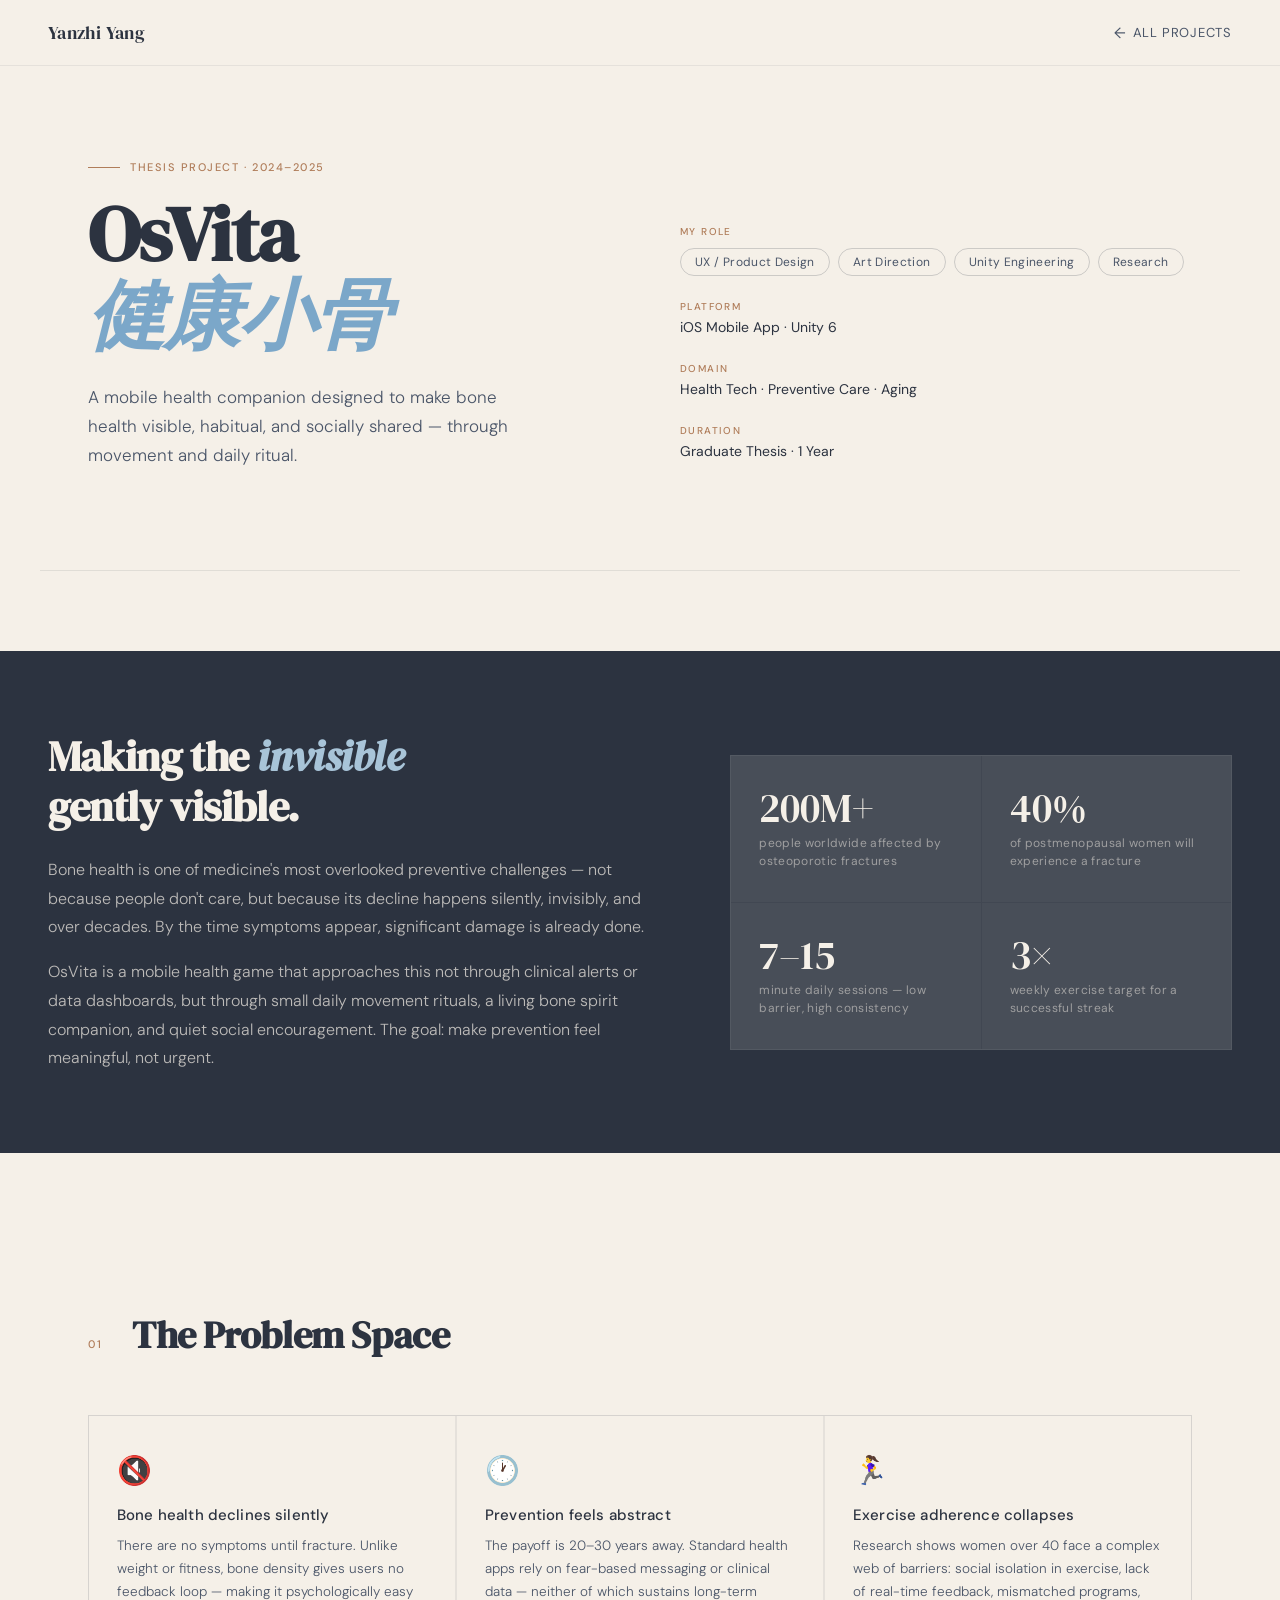
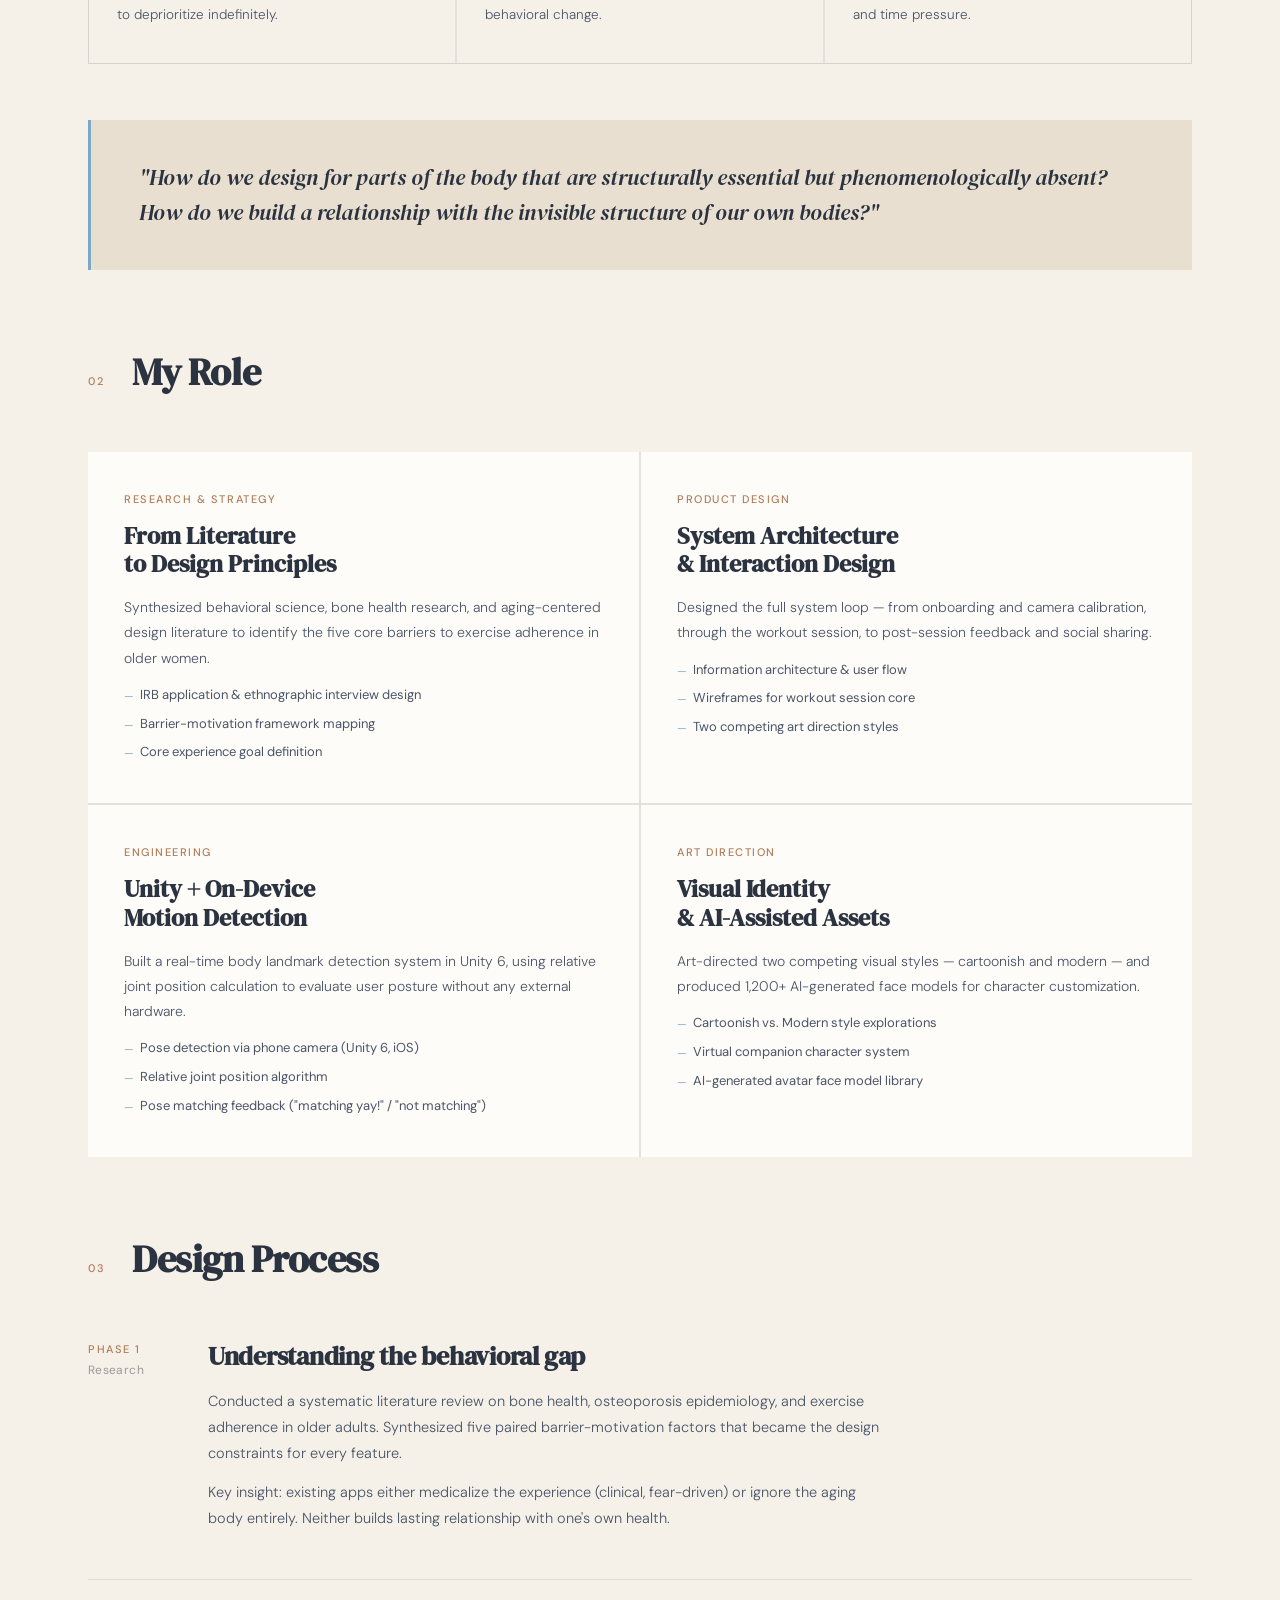
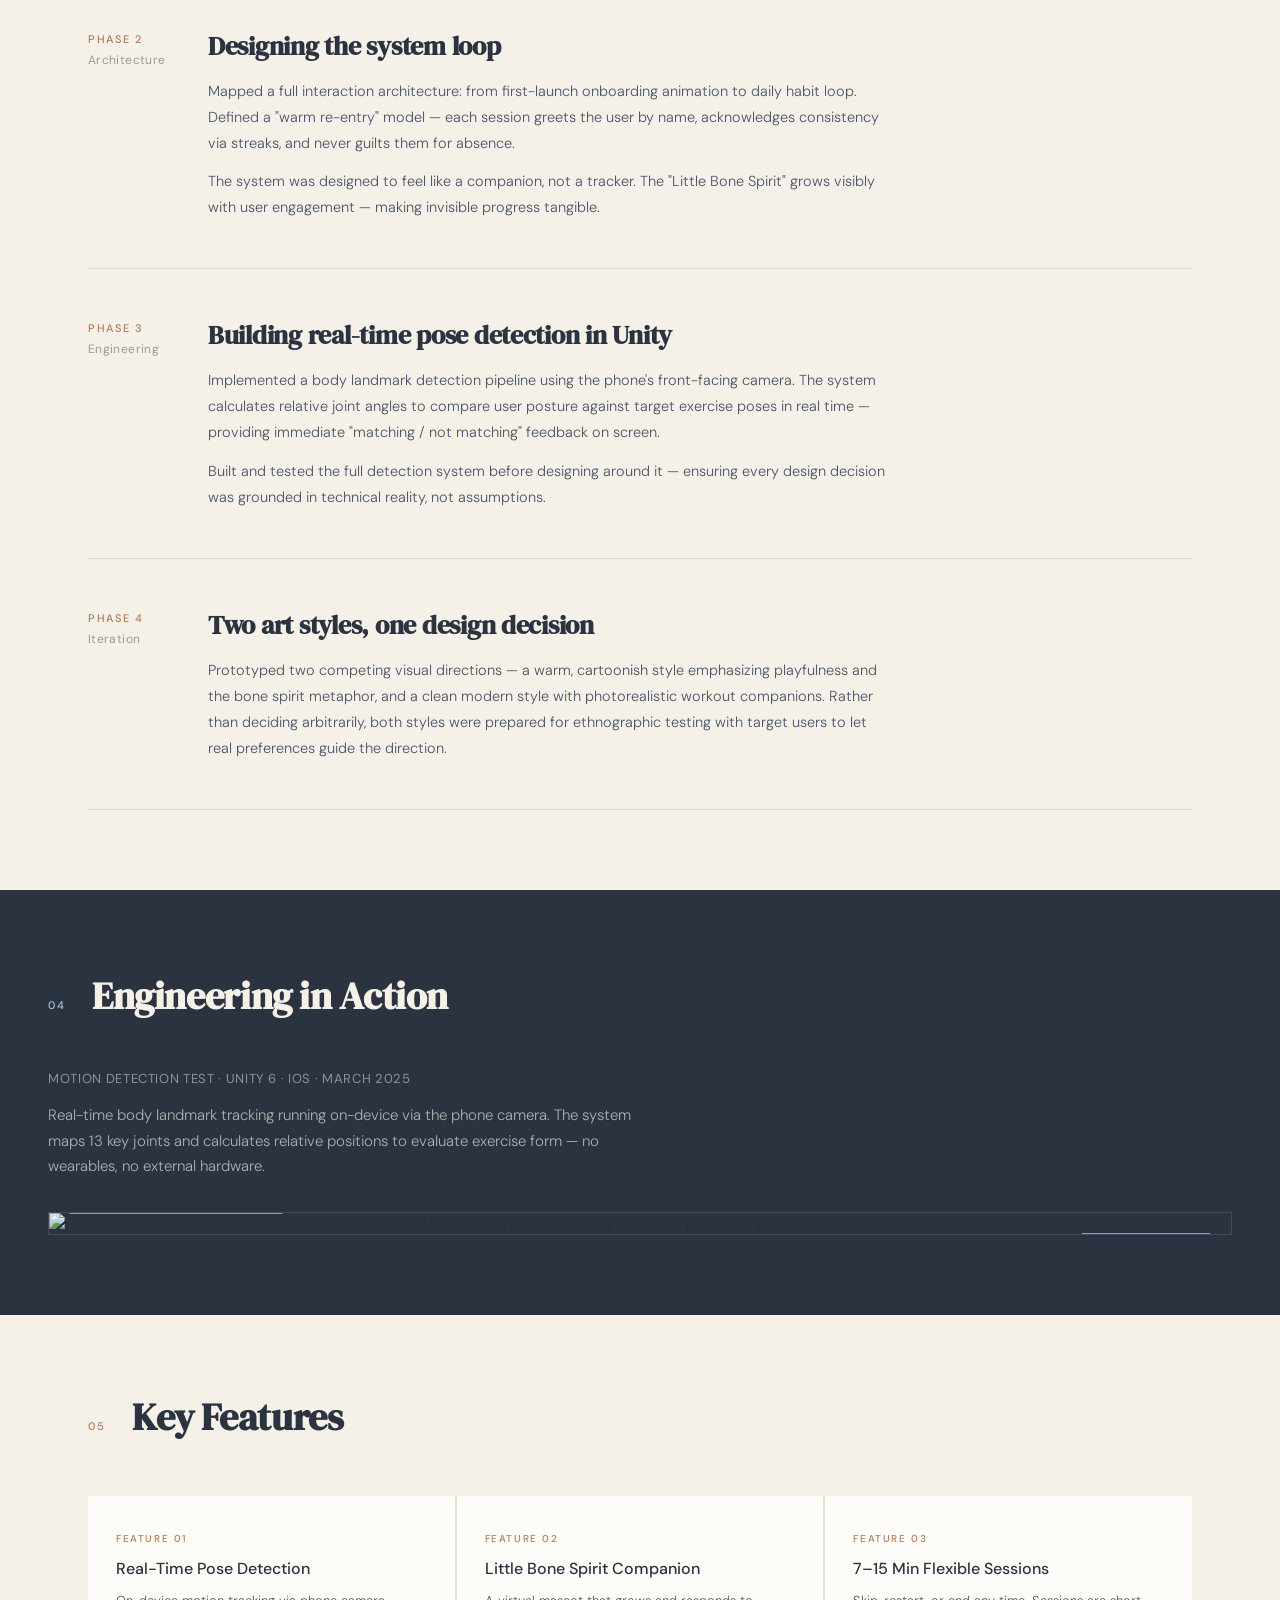
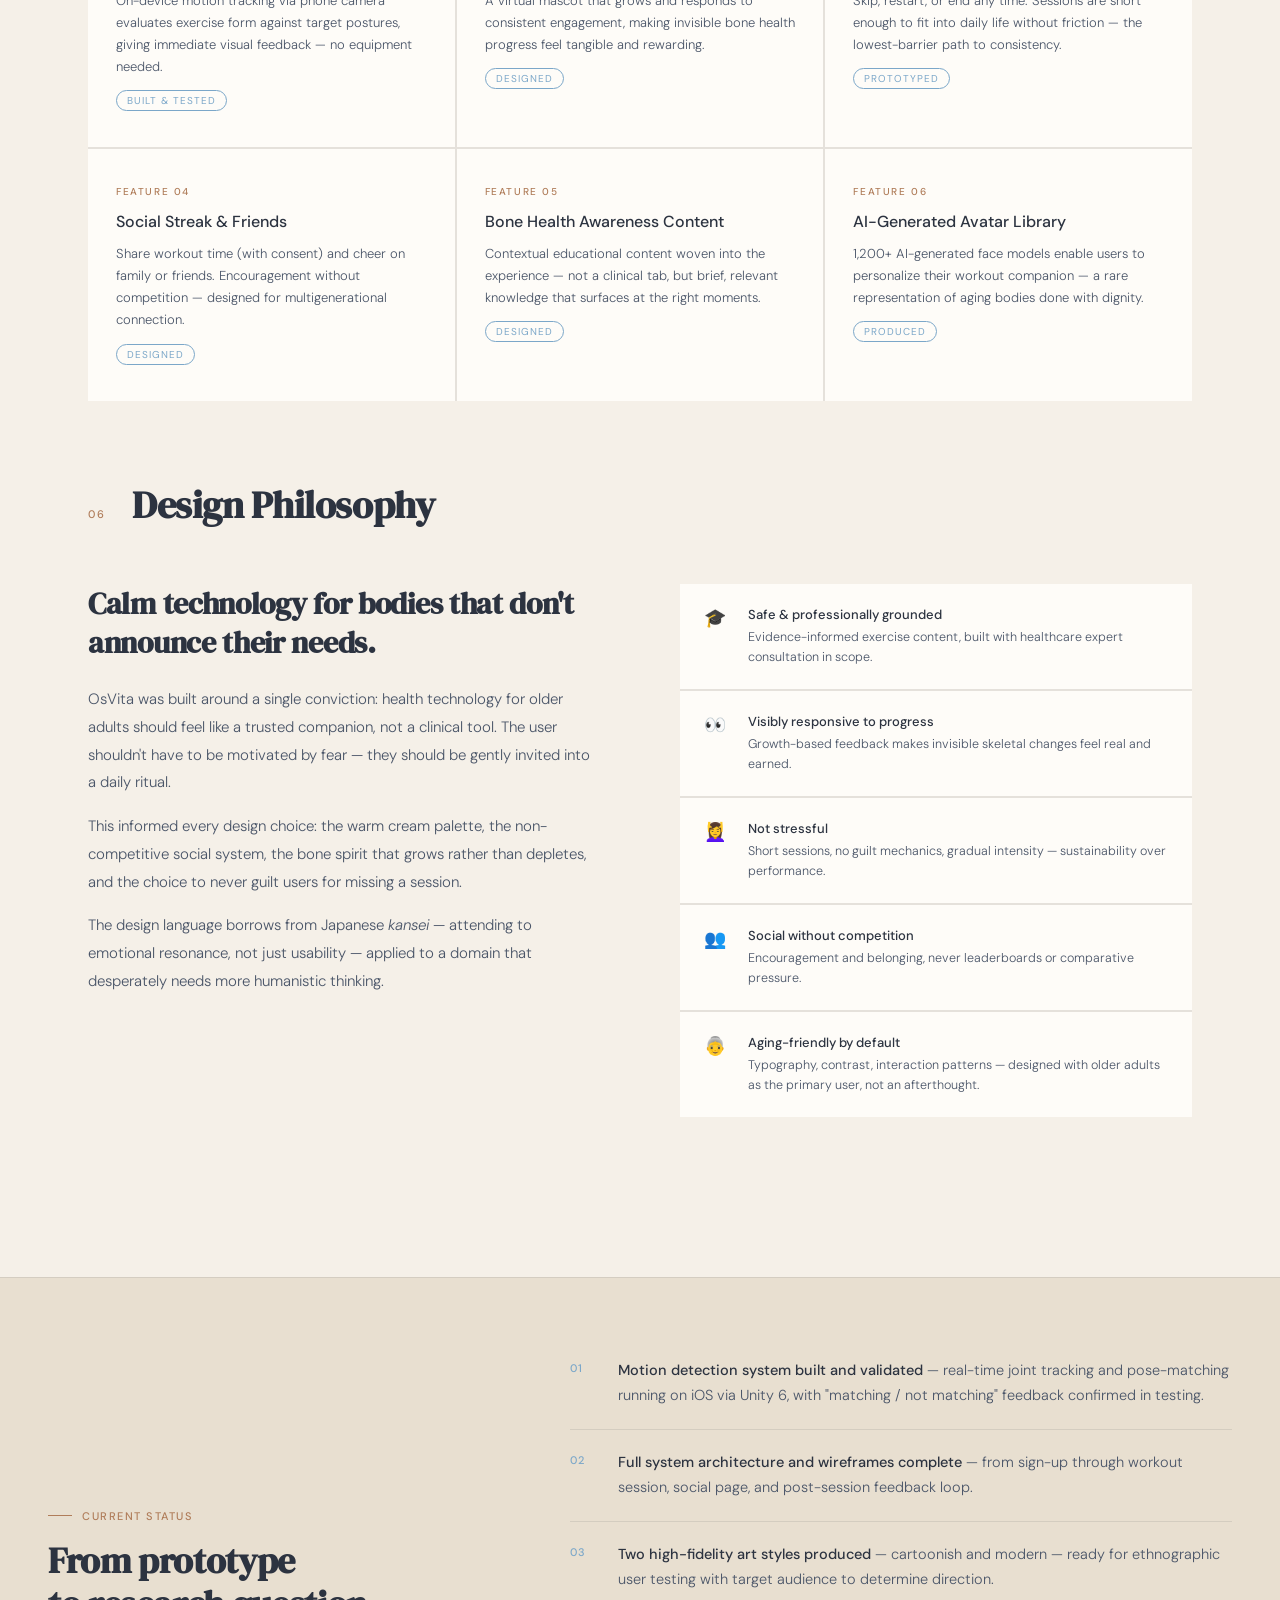
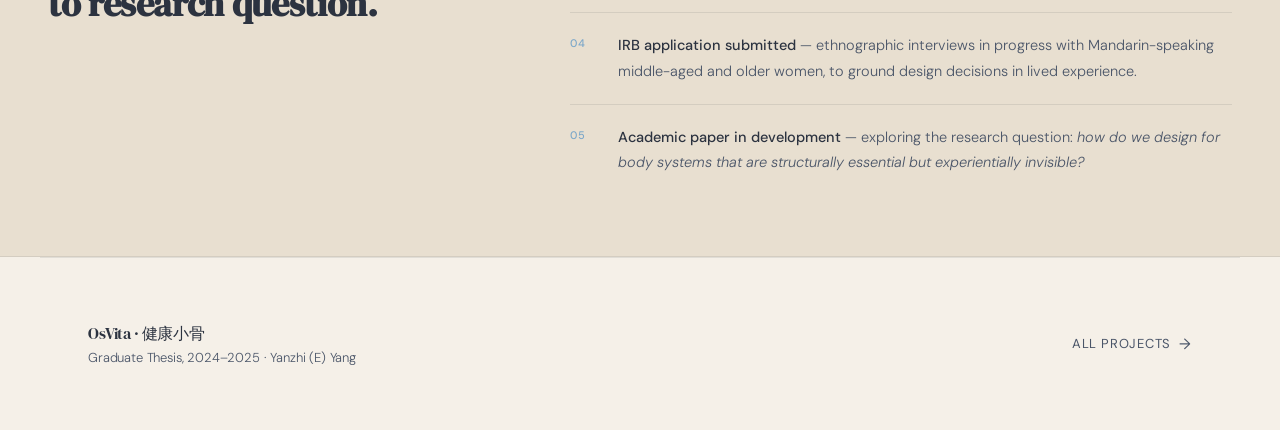
==== osvita.html @ 0e879273 "contact information & OsVita update" ====
<!DOCTYPE html>
<html lang="en">
<head>
<meta charset="UTF-8">
<meta name="viewport" content="width=device-width, initial-scale=1.0">
<title>OsVita — Yanzhi Yang</title>
<link href="https://fonts.googleapis.com/css2?family=DM+Serif+Display:ital@0;1&family=DM+Sans:ital,opsz,wght@0,9..40,300;0,9..40,400;0,9..40,500;1,9..40,300&display=swap" rel="stylesheet">
<style>
  :root {
    --cream: #F5F0E8;
    --bone: #E8DFD0;
    --slate: #2C3340;
    --slate-mid: #4A5568;
    --blue-soft: #7BA7C9;
    --blue-muted: #A8C4D8;
    --accent: #B07D5A;
    --accent-light: #D4A882;
    --white: #FEFCF8;
  }

  *, *::before, *::after { box-sizing: border-box; margin: 0; padding: 0; }

  html { scroll-behavior: smooth; }

  body {
    font-family: 'DM Sans', sans-serif;
    background: var(--cream);
    color: var(--slate);
    overflow-x: hidden;
  }

  /* ── NAV ── */
  nav {
    position: fixed; top: 0; left: 0; right: 0; z-index: 100;
    padding: 20px 48px;
    display: flex; justify-content: space-between; align-items: center;
    background: rgba(245,240,232,0.85);
    backdrop-filter: blur(12px);
    border-bottom: 1px solid rgba(44,51,64,0.08);
  }
  nav .logo {
    font-family: 'DM Serif Display', serif;
    font-size: 18px; color: var(--slate);
    text-decoration: none;
    letter-spacing: 0.02em;
  }
  nav .back {
    font-size: 13px; font-weight: 400; color: var(--slate-mid);
    text-decoration: none; letter-spacing: 0.06em; text-transform: uppercase;
    display: flex; align-items: center; gap: 6px;
    transition: color 0.2s;
  }
  nav .back:hover { color: var(--accent); }
  nav .back::before { content: '←'; font-size: 15px; }

  /* ── HERO ── */
  .hero {
    padding: 160px 48px 100px;
    max-width: 1200px; margin: 0 auto;
    display: grid; grid-template-columns: 1fr 1fr; gap: 80px; align-items: end;
  }
  .hero-label {
    font-size: 11px; font-weight: 500; letter-spacing: 0.14em; text-transform: uppercase;
    color: var(--accent); margin-bottom: 20px;
    display: flex; align-items: center; gap: 10px;
  }
  .hero-label::before {
    content: ''; width: 32px; height: 1px; background: var(--accent);
  }
  .hero h1 {
    font-family: 'DM Serif Display', serif;
    font-size: clamp(52px, 6vw, 80px); line-height: 1.05;
    color: var(--slate); letter-spacing: -0.02em;
    margin-bottom: 28px;
  }
  .hero h1 em {
    font-style: italic; color: var(--blue-soft);
  }
  .hero-tagline {
    font-size: 17px; line-height: 1.7; color: var(--slate-mid);
    font-weight: 300; max-width: 420px;
  }
  .hero-meta {
    display: flex; flex-direction: column; gap: 24px;
    padding-bottom: 8px;
  }
  .meta-item { display: flex; flex-direction: column; gap: 4px; }
  .meta-label {
    font-size: 10px; letter-spacing: 0.14em; text-transform: uppercase;
    color: var(--accent); font-weight: 500;
  }
  .meta-value {
    font-size: 14px; color: var(--slate); font-weight: 400;
    line-height: 1.5;
  }
  .role-tags {
    display: flex; flex-wrap: wrap; gap: 8px; margin-top: 6px;
  }
  .tag {
    font-size: 12px; padding: 5px 14px;
    border: 1px solid rgba(44,51,64,0.2);
    border-radius: 100px; color: var(--slate-mid);
    letter-spacing: 0.03em;
  }

  /* ── DIVIDER ── */
  .section-divider {
    max-width: 1200px; margin: 0 auto;
    padding: 0 48px;
    border-top: 1px solid rgba(44,51,64,0.1);
  }

  /* ── OVERVIEW BAND ── */
  .overview-band {
    background: var(--slate);
    padding: 80px 48px;
    margin: 80px 0;
  }
  .overview-inner {
    max-width: 1200px; margin: 0 auto;
    display: grid; grid-template-columns: 1.2fr 1fr; gap: 80px; align-items: center;
  }
  .overview-text h2 {
    font-family: 'DM Serif Display', serif;
    font-size: 42px; color: var(--cream);
    line-height: 1.2; margin-bottom: 24px; letter-spacing: -0.01em;
  }
  .overview-text h2 em { font-style: italic; color: var(--blue-muted); }
  .overview-text p {
    font-size: 16px; line-height: 1.8; color: rgba(245,240,232,0.72);
    font-weight: 300;
  }
  .overview-text p + p { margin-top: 16px; }
  .stats-grid {
    display: grid; grid-template-columns: 1fr 1fr; gap: 1px;
    background: rgba(245,240,232,0.1);
    border: 1px solid rgba(245,240,232,0.1);
  }
  .stat-box {
    padding: 32px 28px;
    background: rgba(245,240,232,0.04);
  }
  .stat-number {
    font-family: 'DM Serif Display', serif;
    font-size: 40px; color: var(--cream); line-height: 1;
    margin-bottom: 6px;
  }
  .stat-desc {
    font-size: 12px; color: rgba(245,240,232,0.5);
    line-height: 1.5; letter-spacing: 0.03em;
  }

  /* ── SECTION ── */
  .section {
    max-width: 1200px; margin: 0 auto;
    padding: 80px 48px;
  }
  .section-header {
    display: flex; align-items: baseline; gap: 20px;
    margin-bottom: 56px;
  }
  .section-num {
    font-size: 11px; letter-spacing: 0.14em; text-transform: uppercase;
    color: var(--accent); font-weight: 500; min-width: 24px;
  }
  .section h2 {
    font-family: 'DM Serif Display', serif;
    font-size: 38px; color: var(--slate); letter-spacing: -0.01em; line-height: 1.2;
  }

  /* ── PROBLEM CARDS ── */
  .problem-grid {
    display: grid; grid-template-columns: repeat(3, 1fr); gap: 2px;
    background: rgba(44,51,64,0.08);
    border: 1px solid rgba(44,51,64,0.08);
    margin-bottom: 56px;
  }
  .problem-card {
    background: var(--cream); padding: 36px 28px;
    position: relative; overflow: hidden;
  }
  .problem-card::before {
    content: '';
    position: absolute; top: 0; left: 0; right: 0; height: 3px;
    background: var(--blue-soft); opacity: 0;
    transition: opacity 0.3s;
  }
  .problem-card:hover::before { opacity: 1; }
  .problem-icon {
    font-size: 28px; margin-bottom: 16px; display: block;
  }
  .problem-card h3 {
    font-size: 15px; font-weight: 500; color: var(--slate);
    margin-bottom: 10px; letter-spacing: 0.01em;
  }
  .problem-card p {
    font-size: 13.5px; line-height: 1.7; color: var(--slate-mid);
    font-weight: 300;
  }
  .insight-block {
    background: var(--bone); padding: 40px 48px;
    border-left: 3px solid var(--blue-soft);
  }
  .insight-block p {
    font-family: 'DM Serif Display', serif;
    font-size: 22px; line-height: 1.6; color: var(--slate);
    font-style: italic;
  }

  /* ── MY ROLE ── */
  .role-grid {
    display: grid; grid-template-columns: repeat(2, 1fr); gap: 2px;
    background: rgba(44,51,64,0.08);
  }
  .role-card {
    background: var(--white); padding: 40px 36px;
  }
  .role-card .role-title {
    font-size: 11px; font-weight: 500; letter-spacing: 0.14em;
    text-transform: uppercase; color: var(--accent);
    margin-bottom: 16px;
  }
  .role-card h3 {
    font-family: 'DM Serif Display', serif;
    font-size: 24px; color: var(--slate); margin-bottom: 16px;
    line-height: 1.2;
  }
  .role-card p {
    font-size: 14px; line-height: 1.8; color: var(--slate-mid);
    font-weight: 300;
  }
  .role-card ul {
    margin-top: 14px; padding-left: 0; list-style: none; display: flex; flex-direction: column; gap: 8px;
  }
  .role-card ul li {
    font-size: 13px; color: var(--slate-mid); line-height: 1.6;
    padding-left: 16px; position: relative;
  }
  .role-card ul li::before {
    content: '—'; position: absolute; left: 0; color: var(--blue-soft);
    font-size: 11px; top: 3px;
  }

  /* ── PROCESS ── */
  .process-timeline {
    display: flex; flex-direction: column; gap: 0;
  }
  .process-step {
    display: grid; grid-template-columns: 120px 1fr;
    gap: 0;
    border-bottom: 1px solid rgba(44,51,64,0.1);
    padding: 48px 0;
    position: relative;
  }
  .process-step:first-child { padding-top: 0; }
  .step-label {
    display: flex; flex-direction: column; gap: 6px;
    padding-right: 40px; padding-top: 4px;
  }
  .step-num {
    font-size: 11px; letter-spacing: 0.14em; text-transform: uppercase;
    color: var(--accent); font-weight: 500;
  }
  .step-phase {
    font-size: 12px; color: rgba(44,51,64,0.45); letter-spacing: 0.03em;
  }
  .step-content h3 {
    font-family: 'DM Serif Display', serif;
    font-size: 26px; color: var(--slate); margin-bottom: 14px; letter-spacing: -0.01em;
  }
  .step-content p {
    font-size: 14.5px; line-height: 1.8; color: var(--slate-mid);
    font-weight: 300; max-width: 680px;
  }
  .step-content p + p { margin-top: 12px; }

  /* ── SCREENSHOT ── */
  .screenshot-section {
    background: var(--slate); padding: 80px 48px; margin: 0;
  }
  .screenshot-inner {
    max-width: 1200px; margin: 0 auto;
  }
  .screenshot-header {
    display: flex; align-items: baseline; gap: 20px; margin-bottom: 48px;
  }
  .screenshot-header .section-num { color: var(--blue-muted); }
  .screenshot-header h2 {
    font-family: 'DM Serif Display', serif;
    font-size: 38px; color: var(--cream); letter-spacing: -0.01em;
  }
  .screenshot-caption {
    font-size: 13px; color: rgba(245,240,232,0.5);
    letter-spacing: 0.05em; text-transform: uppercase;
    margin-bottom: 16px;
  }
  .screenshot-desc {
    font-size: 15px; line-height: 1.7; color: rgba(245,240,232,0.65);
    font-weight: 300; max-width: 600px; margin-bottom: 32px;
  }
  .screenshot-frame {
    border: 1px solid rgba(245,240,232,0.12);
    overflow: hidden;
    position: relative;
  }
  .screenshot-frame img {
    width: 100%; display: block;
    filter: brightness(0.95);
  }
  .screenshot-annotation {
    position: absolute; background: var(--blue-soft); color: white;
    font-size: 11px; font-weight: 500; letter-spacing: 0.05em;
    padding: 6px 12px; border-radius: 2px;
  }
  .screenshot-annotation.a1 { bottom: 20px; left: 20px; }
  .screenshot-annotation.a2 { top: 20px; right: 20px; }

  /* ── FEATURES ── */
  .features-grid {
    display: grid; grid-template-columns: repeat(3, 1fr); gap: 2px;
    background: rgba(44,51,64,0.08);
    margin-bottom: 2px;
  }
  .feature-card {
    background: var(--white); padding: 36px 28px;
    transition: background 0.25s;
  }
  .feature-card:hover { background: var(--bone); }
  .feature-num {
    font-size: 10px; letter-spacing: 0.16em; text-transform: uppercase;
    color: var(--accent); margin-bottom: 14px; font-weight: 500;
  }
  .feature-card h3 {
    font-size: 16px; font-weight: 500; color: var(--slate);
    margin-bottom: 10px; line-height: 1.3;
  }
  .feature-card p {
    font-size: 13px; line-height: 1.7; color: var(--slate-mid); font-weight: 300;
  }
  .feature-badge {
    display: inline-block; margin-top: 12px;
    font-size: 10px; letter-spacing: 0.1em; text-transform: uppercase;
    color: var(--blue-soft); border: 1px solid var(--blue-soft);
    padding: 3px 10px; border-radius: 100px;
  }

  /* ── DESIGN PHILOSOPHY ── */
  .philosophy-layout {
    display: grid; grid-template-columns: 1fr 1fr; gap: 80px; align-items: start;
  }
  .philosophy-left h3 {
    font-family: 'DM Serif Display', serif;
    font-size: 30px; line-height: 1.3; color: var(--slate);
    margin-bottom: 24px; letter-spacing: -0.01em;
  }
  .philosophy-left p {
    font-size: 15px; line-height: 1.85; color: var(--slate-mid); font-weight: 300;
  }
  .philosophy-left p + p { margin-top: 16px; }
  .philosophy-principles {
    display: flex; flex-direction: column; gap: 2px;
    background: rgba(44,51,64,0.08);
  }
  .principle {
    background: var(--white); padding: 22px 24px;
    display: flex; gap: 16px; align-items: flex-start;
  }
  .principle-icon {
    font-size: 18px; min-width: 28px;
  }
  .principle-text h4 {
    font-size: 13px; font-weight: 500; color: var(--slate); margin-bottom: 4px;
  }
  .principle-text p {
    font-size: 12.5px; color: var(--slate-mid); line-height: 1.6; font-weight: 300;
  }

  /* ── OUTCOME ── */
  .outcome-band {
    background: var(--bone); padding: 80px 48px;
    margin: 80px 0 0;
    border-top: 1px solid rgba(44,51,64,0.1);
    border-bottom: 1px solid rgba(44,51,64,0.1);
  }
  .outcome-inner {
    max-width: 1200px; margin: 0 auto;
    display: grid; grid-template-columns: 1fr 1.5fr; gap: 80px; align-items: center;
  }
  .outcome-label {
    font-size: 11px; letter-spacing: 0.14em; text-transform: uppercase;
    color: var(--accent); font-weight: 500; margin-bottom: 16px;
    display: flex; align-items: center; gap: 10px;
  }
  .outcome-label::before { content: ''; width: 24px; height: 1px; background: var(--accent); }
  .outcome-inner h2 {
    font-family: 'DM Serif Display', serif;
    font-size: 36px; line-height: 1.2; color: var(--slate); letter-spacing: -0.01em;
  }
  .outcome-list {
    display: flex; flex-direction: column; gap: 20px;
  }
  .outcome-item {
    display: flex; gap: 20px; align-items: flex-start;
    padding-bottom: 20px;
    border-bottom: 1px solid rgba(44,51,64,0.1);
  }
  .outcome-item:last-child { border-bottom: none; padding-bottom: 0; }
  .outcome-item-num {
    font-size: 11px; font-weight: 500; letter-spacing: 0.1em;
    color: var(--blue-soft); min-width: 28px; padding-top: 3px;
  }
  .outcome-item p {
    font-size: 14.5px; line-height: 1.75; color: var(--slate-mid); font-weight: 300;
  }
  .outcome-item strong { color: var(--slate); font-weight: 500; }

  /* ── FOOTER ── */
  .page-footer {
    max-width: 1200px; margin: 0 auto;
    padding: 64px 48px;
    display: flex; justify-content: space-between; align-items: center;
    border-top: 1px solid rgba(44,51,64,0.1);
  }
  .footer-left {
    font-family: 'DM Serif Display', serif;
    font-size: 16px; color: var(--slate); letter-spacing: -0.01em;
  }
  .footer-left span { color: var(--slate-mid); font-family: 'DM Sans', sans-serif; font-size: 13px; display: block; margin-top: 4px; font-weight: 300; }
  .next-link {
    display: flex; align-items: center; gap: 8px;
    font-size: 13px; color: var(--slate-mid); text-decoration: none;
    letter-spacing: 0.06em; text-transform: uppercase;
    transition: color 0.2s;
  }
  .next-link:hover { color: var(--accent); }
  .next-link::after { content: '→'; font-size: 15px; }

  /* ── ANIMATIONS ── */
  .fade-in {
    opacity: 0; transform: translateY(24px);
    animation: fadeUp 0.7s ease forwards;
  }
  @keyframes fadeUp {
    to { opacity: 1; transform: translateY(0); }
  }
  .fade-in:nth-child(1) { animation-delay: 0.1s; }
  .fade-in:nth-child(2) { animation-delay: 0.25s; }
  .fade-in:nth-child(3) { animation-delay: 0.4s; }

  /* ── RESPONSIVE ── */
  @media (max-width: 900px) {
    nav { padding: 16px 24px; }
    .hero { grid-template-columns: 1fr; padding: 120px 24px 64px; gap: 48px; }
    .overview-inner { grid-template-columns: 1fr; }
    .section { padding: 56px 24px; }
    .problem-grid, .features-grid { grid-template-columns: 1fr; }
    .role-grid { grid-template-columns: 1fr; }
    .process-step { grid-template-columns: 1fr; gap: 12px; }
    .step-label { flex-direction: row; align-items: center; padding: 0; }
    .philosophy-layout { grid-template-columns: 1fr; gap: 48px; }
    .outcome-inner { grid-template-columns: 1fr; gap: 48px; }
    .overview-band, .screenshot-section, .outcome-band { padding: 56px 24px; }
    .page-footer { flex-direction: column; gap: 24px; padding: 40px 24px; }
  }
</style>
</head>
<body>

<!-- NAV -->
<nav>
  <a href="index.html" class="logo">Yanzhi Yang</a>
  <a href="index.html#portfolio" class="back">All Projects</a>
</nav>

<!-- HERO -->
<section class="hero">
  <div class="fade-in">
    <div class="hero-label">Thesis Project · 2024–2025</div>
    <h1>OsVita<br><em>健康小骨</em></h1>
    <p class="hero-tagline">A mobile health companion designed to make bone health visible, habitual, and socially shared — through movement and daily ritual.</p>
  </div>
  <div class="hero-meta fade-in">
    <div class="meta-item">
      <span class="meta-label">My Role</span>
      <div class="role-tags">
        <span class="tag">UX / Product Design</span>
        <span class="tag">Art Direction</span>
        <span class="tag">Unity Engineering</span>
        <span class="tag">Research</span>
      </div>
    </div>
    <div class="meta-item">
      <span class="meta-label">Platform</span>
      <span class="meta-value">iOS Mobile App · Unity 6</span>
    </div>
    <div class="meta-item">
      <span class="meta-label">Domain</span>
      <span class="meta-value">Health Tech · Preventive Care · Aging</span>
    </div>
    <div class="meta-item">
      <span class="meta-label">Duration</span>
      <span class="meta-value">Graduate Thesis · 1 Year</span>
    </div>
  </div>
</section>

<div class="section-divider"></div>

<!-- OVERVIEW BAND -->
<div class="overview-band">
  <div class="overview-inner">
    <div class="overview-text">
      <h2>Making the <em>invisible</em><br>gently visible.</h2>
      <p>Bone health is one of medicine's most overlooked preventive challenges — not because people don't care, but because its decline happens silently, invisibly, and over decades. By the time symptoms appear, significant damage is already done.</p>
      <p>OsVita is a mobile health game that approaches this not through clinical alerts or data dashboards, but through small daily movement rituals, a living bone spirit companion, and quiet social encouragement. The goal: make prevention feel meaningful, not urgent.</p>
    </div>
    <div class="stats-grid">
      <div class="stat-box">
        <div class="stat-number">200M+</div>
        <div class="stat-desc">people worldwide affected by osteoporotic fractures</div>
      </div>
      <div class="stat-box">
        <div class="stat-number">40%</div>
        <div class="stat-desc">of postmenopausal women will experience a fracture</div>
      </div>
      <div class="stat-box">
        <div class="stat-number">7–15</div>
        <div class="stat-desc">minute daily sessions — low barrier, high consistency</div>
      </div>
      <div class="stat-box">
        <div class="stat-number">3×</div>
        <div class="stat-desc">weekly exercise target for a successful streak</div>
      </div>
    </div>
  </div>
</div>

<!-- PROBLEM -->
<section class="section">
  <div class="section-header">
    <span class="section-num">01</span>
    <h2>The Problem Space</h2>
  </div>
  <div class="problem-grid">
    <div class="problem-card">
      <span class="problem-icon">🔇</span>
      <h3>Bone health declines silently</h3>
      <p>There are no symptoms until fracture. Unlike weight or fitness, bone density gives users no feedback loop — making it psychologically easy to deprioritize indefinitely.</p>
    </div>
    <div class="problem-card">
      <span class="problem-icon">🕐</span>
      <h3>Prevention feels abstract</h3>
      <p>The payoff is 20–30 years away. Standard health apps rely on fear-based messaging or clinical data — neither of which sustains long-term behavioral change.</p>
    </div>
    <div class="problem-card">
      <span class="problem-icon">🏃‍♀️</span>
      <h3>Exercise adherence collapses</h3>
      <p>Research shows women over 40 face a complex web of barriers: social isolation in exercise, lack of real-time feedback, mismatched programs, and time pressure.</p>
    </div>
  </div>
  <div class="insight-block">
    <p>"How do we design for parts of the body that are structurally essential but phenomenologically absent? How do we build a relationship with the invisible structure of our own bodies?"</p>
  </div>
</section>

<!-- MY ROLE -->
<section class="section" style="padding-top: 0;">
  <div class="section-header">
    <span class="section-num">02</span>
    <h2>My Role</h2>
  </div>
  <div class="role-grid">
    <div class="role-card">
      <div class="role-title">Research & Strategy</div>
      <h3>From Literature<br>to Design Principles</h3>
      <p>Synthesized behavioral science, bone health research, and aging-centered design literature to identify the five core barriers to exercise adherence in older women.</p>
      <ul>
        <li>IRB application & ethnographic interview design</li>
        <li>Barrier-motivation framework mapping</li>
        <li>Core experience goal definition</li>
      </ul>
    </div>
    <div class="role-card">
      <div class="role-title">Product Design</div>
      <h3>System Architecture<br>& Interaction Design</h3>
      <p>Designed the full system loop — from onboarding and camera calibration, through the workout session, to post-session feedback and social sharing.</p>
      <ul>
        <li>Information architecture & user flow</li>
        <li>Wireframes for workout session core</li>
        <li>Two competing art direction styles</li>
      </ul>
    </div>
    <div class="role-card">
      <div class="role-title">Engineering</div>
      <h3>Unity + On-Device<br>Motion Detection</h3>
      <p>Built a real-time body landmark detection system in Unity 6, using relative joint position calculation to evaluate user posture without any external hardware.</p>
      <ul>
        <li>Pose detection via phone camera (Unity 6, iOS)</li>
        <li>Relative joint position algorithm</li>
        <li>Pose matching feedback ("matching yay!" / "not matching")</li>
      </ul>
    </div>
    <div class="role-card">
      <div class="role-title">Art Direction</div>
      <h3>Visual Identity<br>& AI-Assisted Assets</h3>
      <p>Art-directed two competing visual styles — cartoonish and modern — and produced 1,200+ AI-generated face models for character customization.</p>
      <ul>
        <li>Cartoonish vs. Modern style explorations</li>
        <li>Virtual companion character system</li>
        <li>AI-generated avatar face model library</li>
      </ul>
    </div>
  </div>
</section>

<!-- PROCESS -->
<section class="section" style="padding-top: 0;">
  <div class="section-header">
    <span class="section-num">03</span>
    <h2>Design Process</h2>
  </div>
  <div class="process-timeline">
    <div class="process-step">
      <div class="step-label">
        <span class="step-num">Phase 1</span>
        <span class="step-phase">Research</span>
      </div>
      <div class="step-content">
        <h3>Understanding the behavioral gap</h3>
        <p>Conducted a systematic literature review on bone health, osteoporosis epidemiology, and exercise adherence in older adults. Synthesized five paired barrier-motivation factors that became the design constraints for every feature.</p>
        <p>Key insight: existing apps either medicalize the experience (clinical, fear-driven) or ignore the aging body entirely. Neither builds lasting relationship with one's own health.</p>
      </div>
    </div>
    <div class="process-step">
      <div class="step-label">
        <span class="step-num">Phase 2</span>
        <span class="step-phase">Architecture</span>
      </div>
      <div class="step-content">
        <h3>Designing the system loop</h3>
        <p>Mapped a full interaction architecture: from first-launch onboarding animation to daily habit loop. Defined a "warm re-entry" model — each session greets the user by name, acknowledges consistency via streaks, and never guilts them for absence.</p>
        <p>The system was designed to feel like a companion, not a tracker. The "Little Bone Spirit" grows visibly with user engagement — making invisible progress tangible.</p>
      </div>
    </div>
    <div class="process-step">
      <div class="step-label">
        <span class="step-num">Phase 3</span>
        <span class="step-phase">Engineering</span>
      </div>
      <div class="step-content">
        <h3>Building real-time pose detection in Unity</h3>
        <p>Implemented a body landmark detection pipeline using the phone's front-facing camera. The system calculates relative joint angles to compare user posture against target exercise poses in real time — providing immediate "matching / not matching" feedback on screen.</p>
        <p>Built and tested the full detection system before designing around it — ensuring every design decision was grounded in technical reality, not assumptions.</p>
      </div>
    </div>
    <div class="process-step">
      <div class="step-label">
        <span class="step-num">Phase 4</span>
        <span class="step-phase">Iteration</span>
      </div>
      <div class="step-content">
        <h3>Two art styles, one design decision</h3>
        <p>Prototyped two competing visual directions — a warm, cartoonish style emphasizing playfulness and the bone spirit metaphor, and a clean modern style with photorealistic workout companions. Rather than deciding arbitrarily, both styles were prepared for ethnographic testing with target users to let real preferences guide the direction.</p>
      </div>
    </div>
  </div>
</section>

<!-- SCREENSHOT -->
<div class="screenshot-section">
  <div class="screenshot-inner">
    <div class="screenshot-header">
      <span class="section-num">04</span>
      <h2>Engineering in Action</h2>
    </div>
    <p class="screenshot-caption">Motion Detection Test · Unity 6 · iOS · March 2025</p>
    <p class="screenshot-desc">Real-time body landmark tracking running on-device via the phone camera. The system maps 13 key joints and calculates relative positions to evaluate exercise form — no wearables, no external hardware.</p>
    <div class="screenshot-frame">
      <img src="20260308ScreenShot_MotionDetectionTest.jpg" alt="Unity motion detection screenshot showing body landmark points tracking a person performing a T-pose" />
      <div class="screenshot-annotation a1">PoseEvaluator · Matching pose ✓</div>
      <div class="screenshot-annotation a2">Unity 6 · iOS Metal</div>
    </div>
  </div>
</div>

<!-- FEATURES -->
<section class="section">
  <div class="section-header">
    <span class="section-num">05</span>
    <h2>Key Features</h2>
  </div>
  <div class="features-grid">
    <div class="feature-card">
      <div class="feature-num">Feature 01</div>
      <h3>Real-Time Pose Detection</h3>
      <p>On-device motion tracking via phone camera evaluates exercise form against target postures, giving immediate visual feedback — no equipment needed.</p>
      <span class="feature-badge">Built & Tested</span>
    </div>
    <div class="feature-card">
      <div class="feature-num">Feature 02</div>
      <h3>Little Bone Spirit Companion</h3>
      <p>A virtual mascot that grows and responds to consistent engagement, making invisible bone health progress feel tangible and rewarding.</p>
      <span class="feature-badge">Designed</span>
    </div>
    <div class="feature-card">
      <div class="feature-num">Feature 03</div>
      <h3>7–15 Min Flexible Sessions</h3>
      <p>Skip, restart, or end any time. Sessions are short enough to fit into daily life without friction — the lowest-barrier path to consistency.</p>
      <span class="feature-badge">Prototyped</span>
    </div>
    <div class="feature-card">
      <div class="feature-num">Feature 04</div>
      <h3>Social Streak & Friends</h3>
      <p>Share workout time (with consent) and cheer on family or friends. Encouragement without competition — designed for multigenerational connection.</p>
      <span class="feature-badge">Designed</span>
    </div>
    <div class="feature-card">
      <div class="feature-num">Feature 05</div>
      <h3>Bone Health Awareness Content</h3>
      <p>Contextual educational content woven into the experience — not a clinical tab, but brief, relevant knowledge that surfaces at the right moments.</p>
      <span class="feature-badge">Designed</span>
    </div>
    <div class="feature-card">
      <div class="feature-num">Feature 06</div>
      <h3>AI-Generated Avatar Library</h3>
      <p>1,200+ AI-generated face models enable users to personalize their workout companion — a rare representation of aging bodies done with dignity.</p>
      <span class="feature-badge">Produced</span>
    </div>
  </div>
</section>

<!-- DESIGN PHILOSOPHY -->
<section class="section" style="padding-top: 0;">
  <div class="section-header">
    <span class="section-num">06</span>
    <h2>Design Philosophy</h2>
  </div>
  <div class="philosophy-layout">
    <div class="philosophy-left">
      <h3>Calm technology for bodies that don't announce their needs.</h3>
      <p>OsVita was built around a single conviction: health technology for older adults should feel like a trusted companion, not a clinical tool. The user shouldn't have to be motivated by fear — they should be gently invited into a daily ritual.</p>
      <p>This informed every design choice: the warm cream palette, the non-competitive social system, the bone spirit that grows rather than depletes, and the choice to never guilt users for missing a session.</p>
      <p>The design language borrows from Japanese <em>kansei</em> — attending to emotional resonance, not just usability — applied to a domain that desperately needs more humanistic thinking.</p>
    </div>
    <div class="philosophy-principles">
      <div class="principle">
        <span class="principle-icon">🎓</span>
        <div class="principle-text">
          <h4>Safe & professionally grounded</h4>
          <p>Evidence-informed exercise content, built with healthcare expert consultation in scope.</p>
        </div>
      </div>
      <div class="principle">
        <span class="principle-icon">👀</span>
        <div class="principle-text">
          <h4>Visibly responsive to progress</h4>
          <p>Growth-based feedback makes invisible skeletal changes feel real and earned.</p>
        </div>
      </div>
      <div class="principle">
        <span class="principle-icon">💆‍♀️</span>
        <div class="principle-text">
          <h4>Not stressful</h4>
          <p>Short sessions, no guilt mechanics, gradual intensity — sustainability over performance.</p>
        </div>
      </div>
      <div class="principle">
        <span class="principle-icon">👥</span>
        <div class="principle-text">
          <h4>Social without competition</h4>
          <p>Encouragement and belonging, never leaderboards or comparative pressure.</p>
        </div>
      </div>
      <div class="principle">
        <span class="principle-icon">👵</span>
        <div class="principle-text">
          <h4>Aging-friendly by default</h4>
          <p>Typography, contrast, interaction patterns — designed with older adults as the primary user, not an afterthought.</p>
        </div>
      </div>
    </div>
  </div>
</section>

<!-- OUTCOME -->
<div class="outcome-band">
  <div class="outcome-inner">
    <div>
      <div class="outcome-label">Current Status</div>
      <h2>From prototype<br>to research question.</h2>
    </div>
    <div class="outcome-list">
      <div class="outcome-item">
        <span class="outcome-item-num">01</span>
        <p><strong>Motion detection system built and validated</strong> — real-time joint tracking and pose-matching running on iOS via Unity 6, with "matching / not matching" feedback confirmed in testing.</p>
      </div>
      <div class="outcome-item">
        <span class="outcome-item-num">02</span>
        <p><strong>Full system architecture and wireframes complete</strong> — from sign-up through workout session, social page, and post-session feedback loop.</p>
      </div>
      <div class="outcome-item">
        <span class="outcome-item-num">03</span>
        <p><strong>Two high-fidelity art styles produced</strong> — cartoonish and modern — ready for ethnographic user testing with target audience to determine direction.</p>
      </div>
      <div class="outcome-item">
        <span class="outcome-item-num">04</span>
        <p><strong>IRB application submitted</strong> — ethnographic interviews in progress with Mandarin-speaking middle-aged and older women, to ground design decisions in lived experience.</p>
      </div>
      <div class="outcome-item">
        <span class="outcome-item-num">05</span>
        <p><strong>Academic paper in development</strong> — exploring the research question: <em>how do we design for body systems that are structurally essential but experientially invisible?</em></p>
      </div>
    </div>
  </div>
</div>

<!-- FOOTER -->
<footer class="page-footer">
  <div class="footer-left">
    OsVita · 健康小骨
    <span>Graduate Thesis, 2024–2025 · Yanzhi (E) Yang</span>
  </div>
  <a href="index.html#portfolio" class="next-link">All Projects</a>
</footer>

<script>
  // Scroll-triggered fade for sections
  const observer = new IntersectionObserver((entries) => {
    entries.forEach(entry => {
      if (entry.isIntersecting) {
        entry.target.style.opacity = '1';
        entry.target.style.transform = 'translateY(0)';
        observer.unobserve(entry.target);
      }
    });
  }, { threshold: 0.12 });

  document.querySelectorAll('.problem-card, .role-card, .feature-card, .process-step, .principle, .outcome-item').forEach(el => {
    el.style.opacity = '0';
    el.style.transform = 'translateY(20px)';
    el.style.transition = 'opacity 0.6s ease, transform 0.6s ease';
    observer.observe(el);
  });
</script>
</body>
</html>
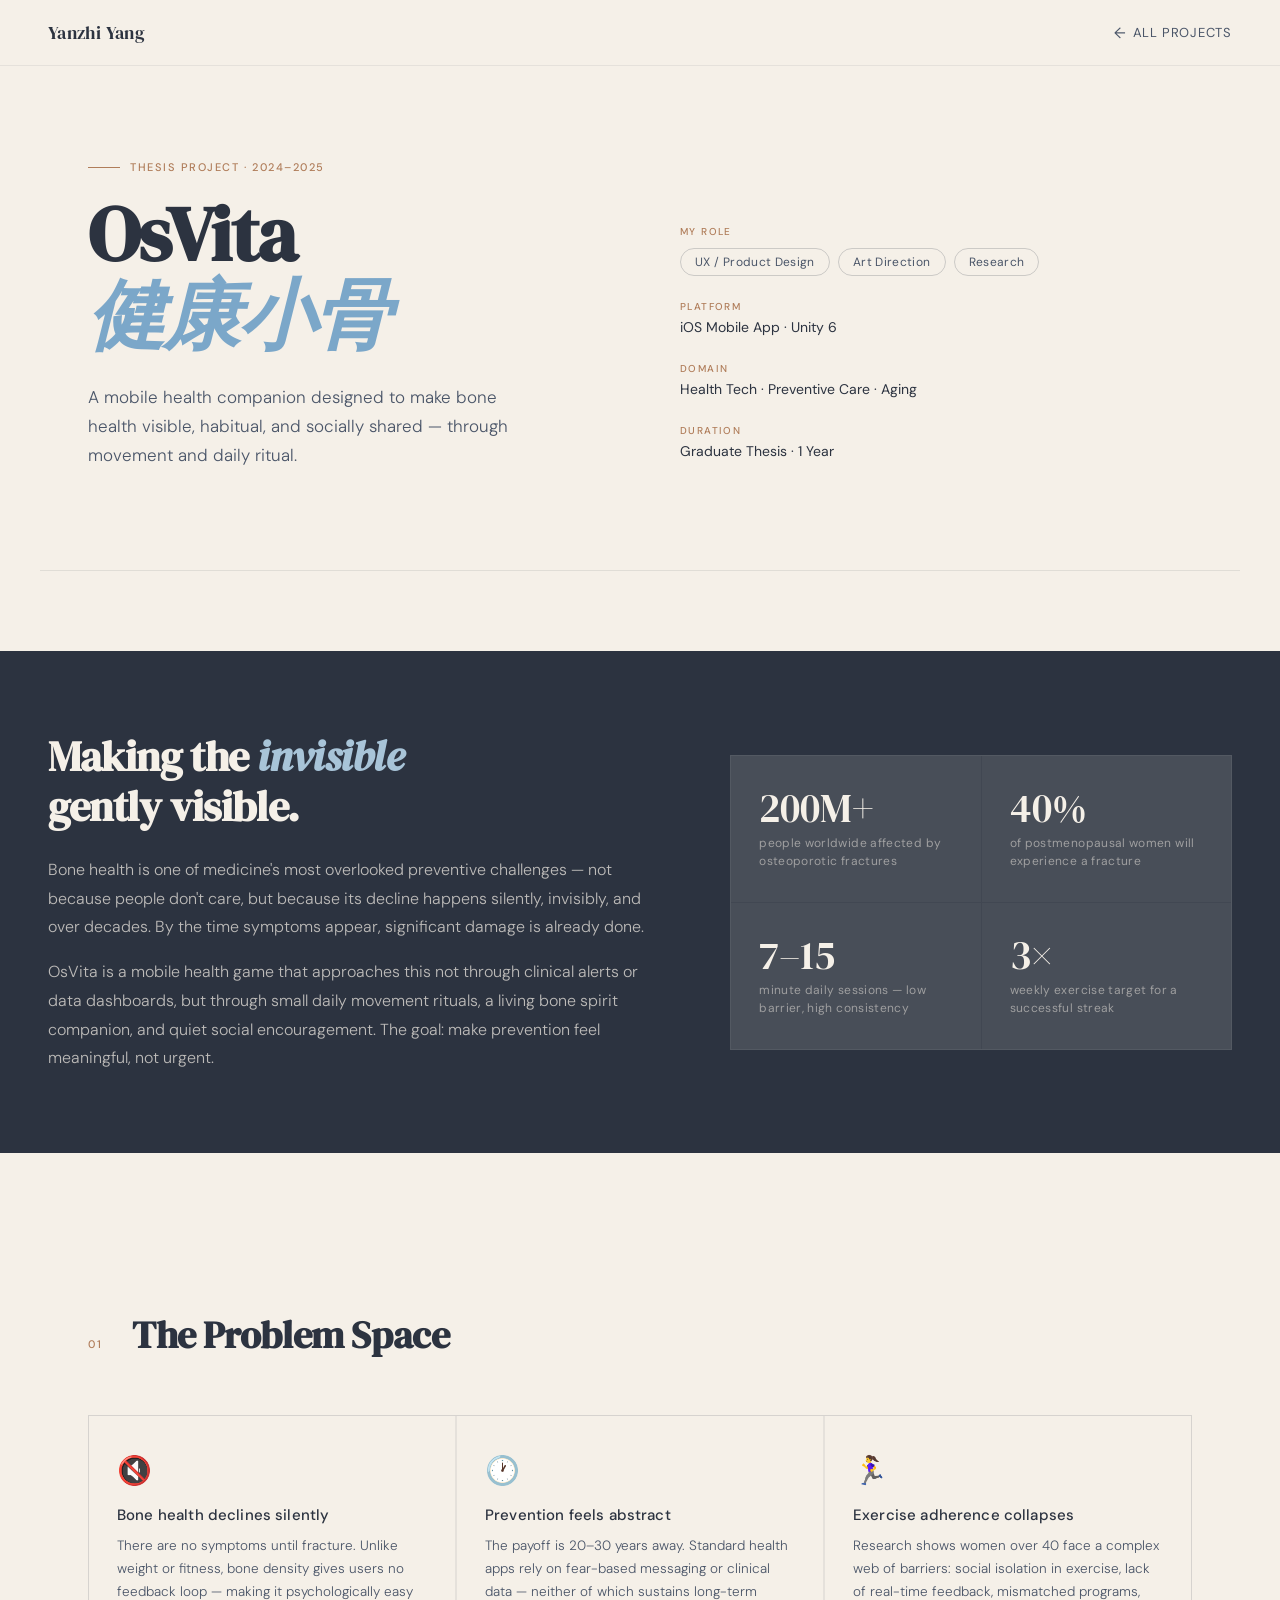
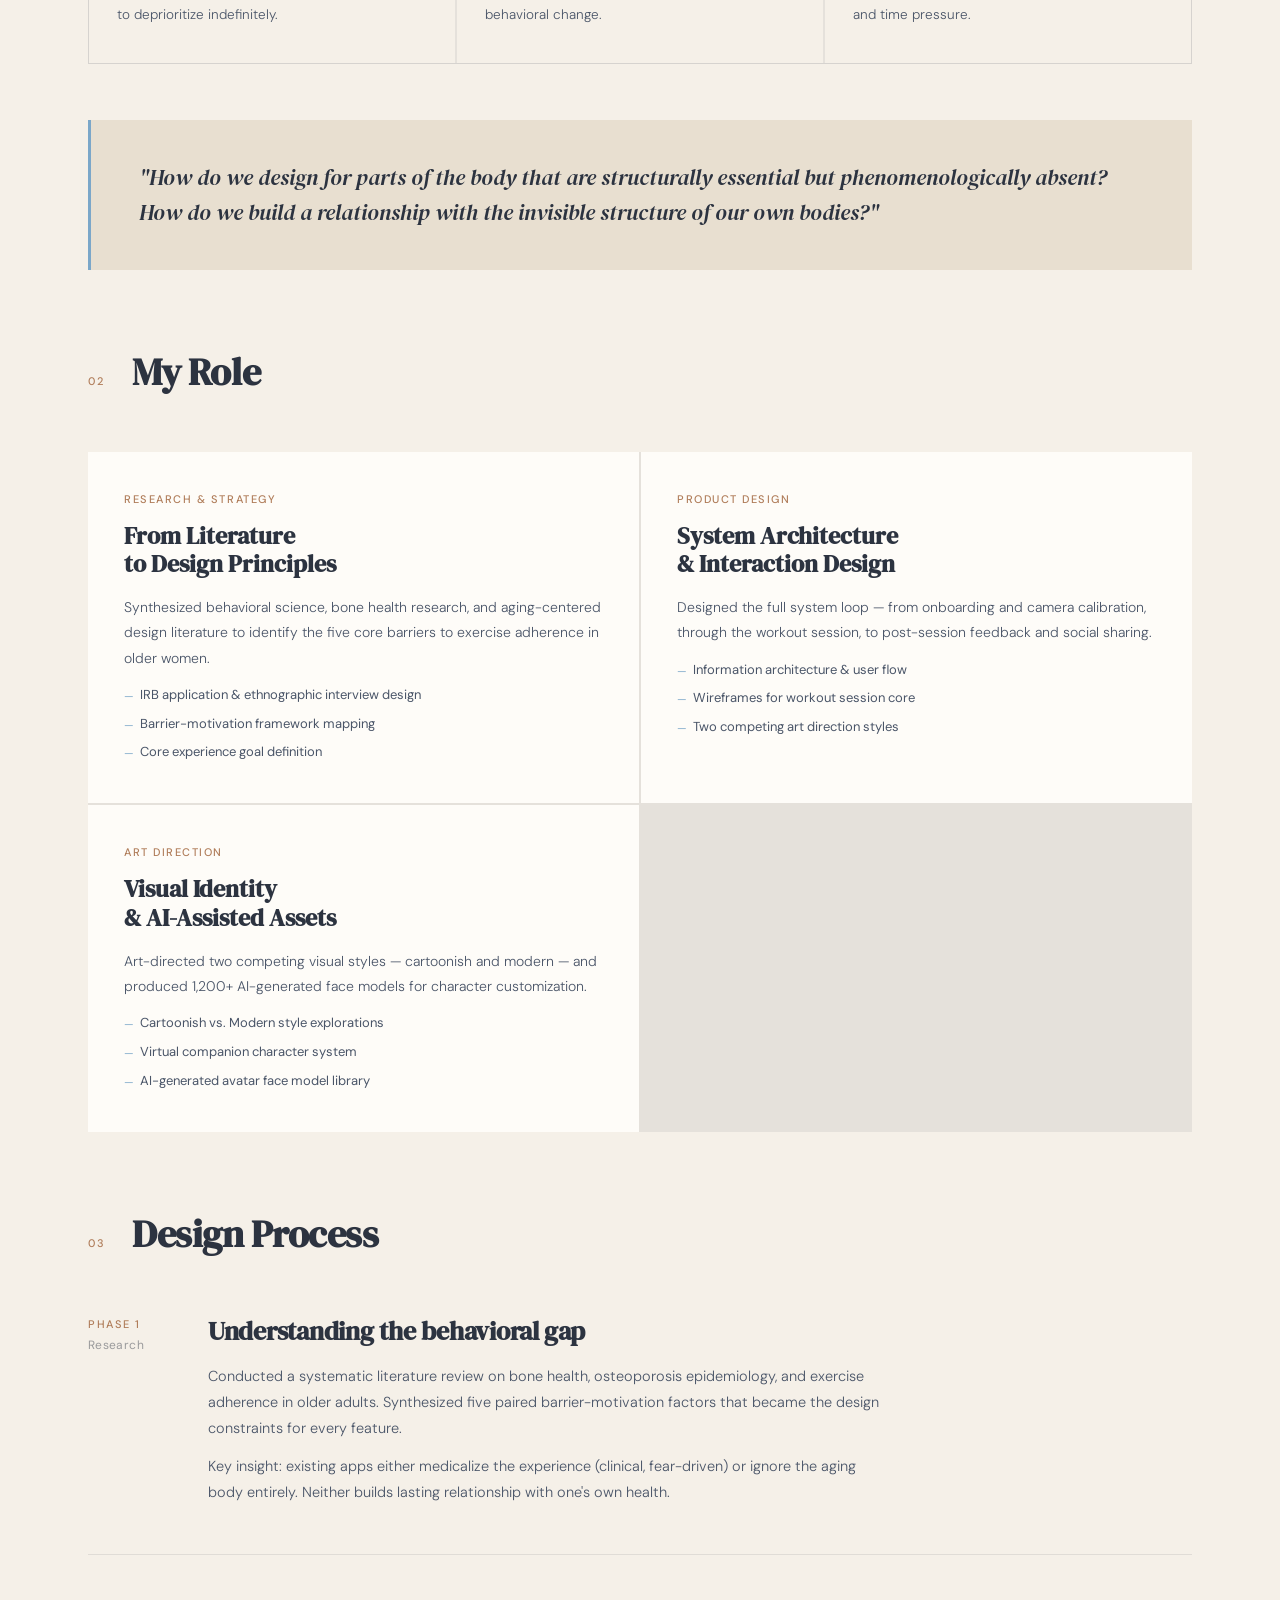
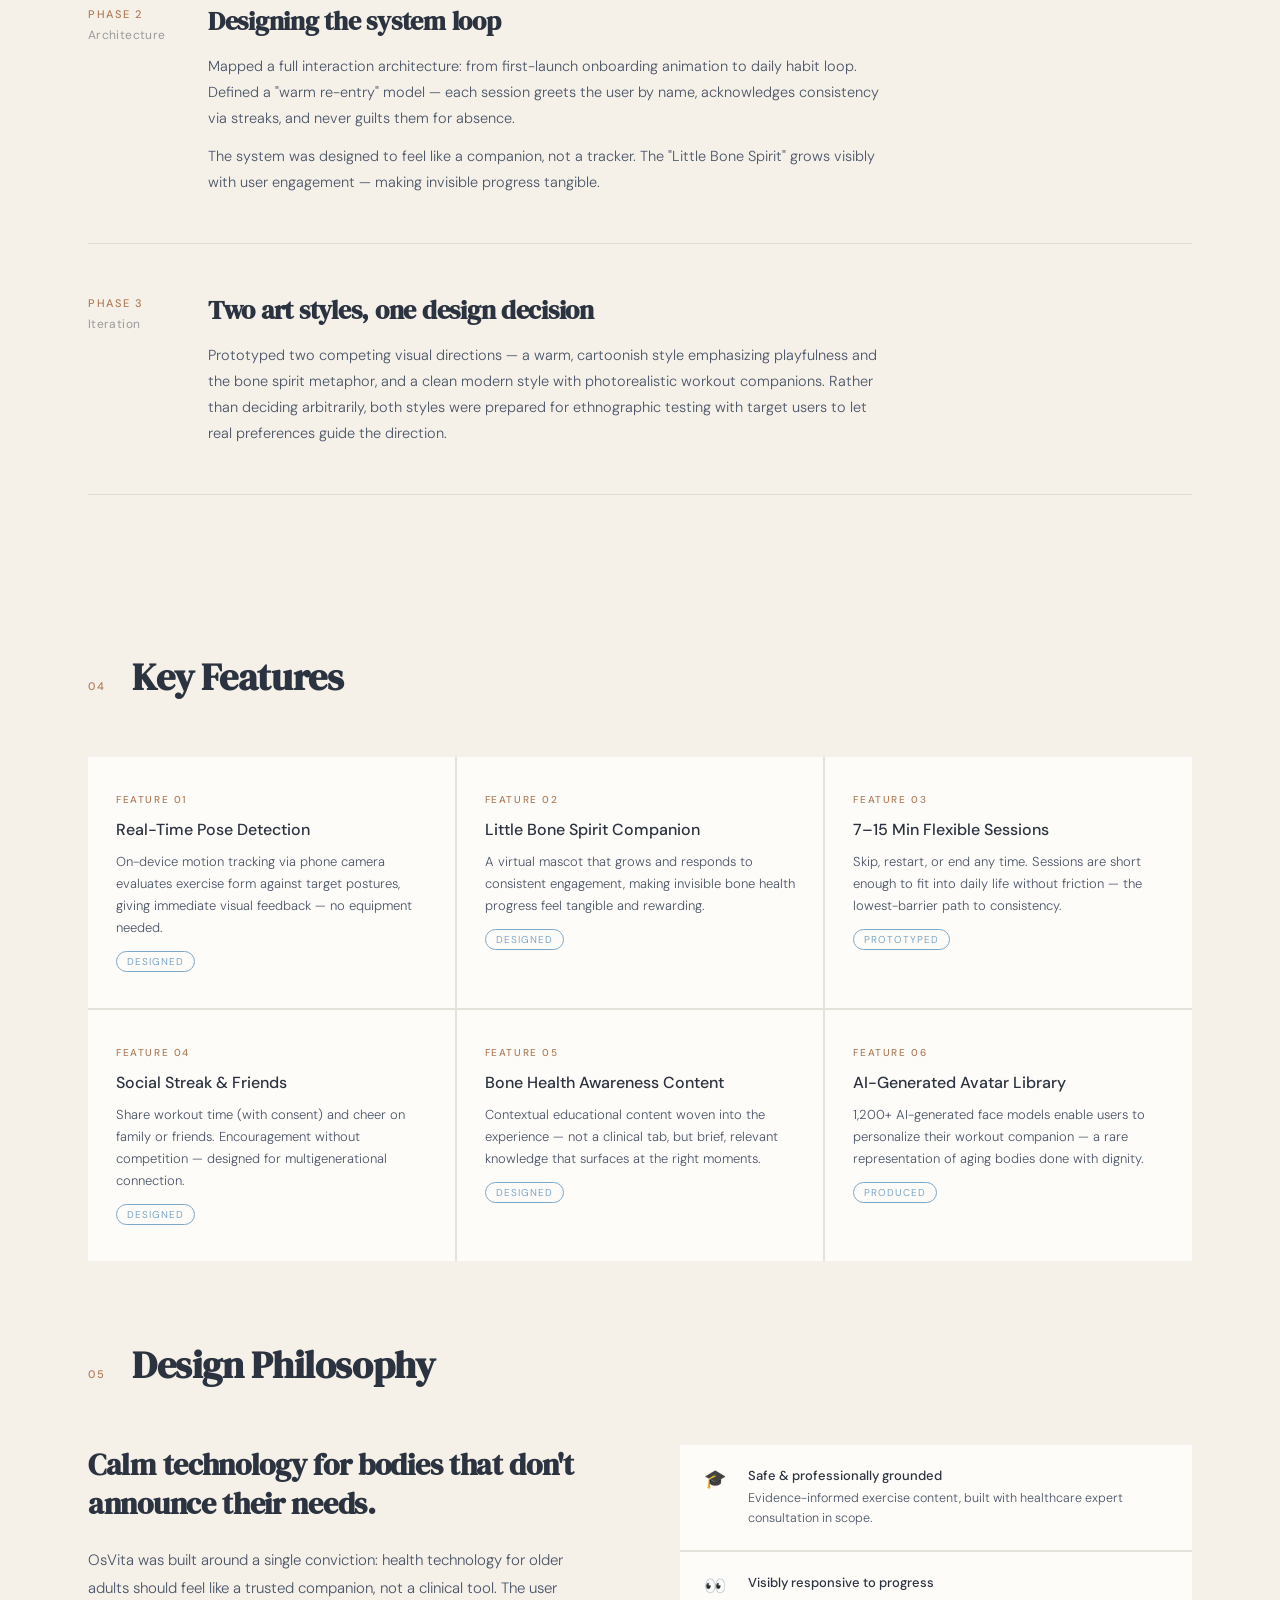
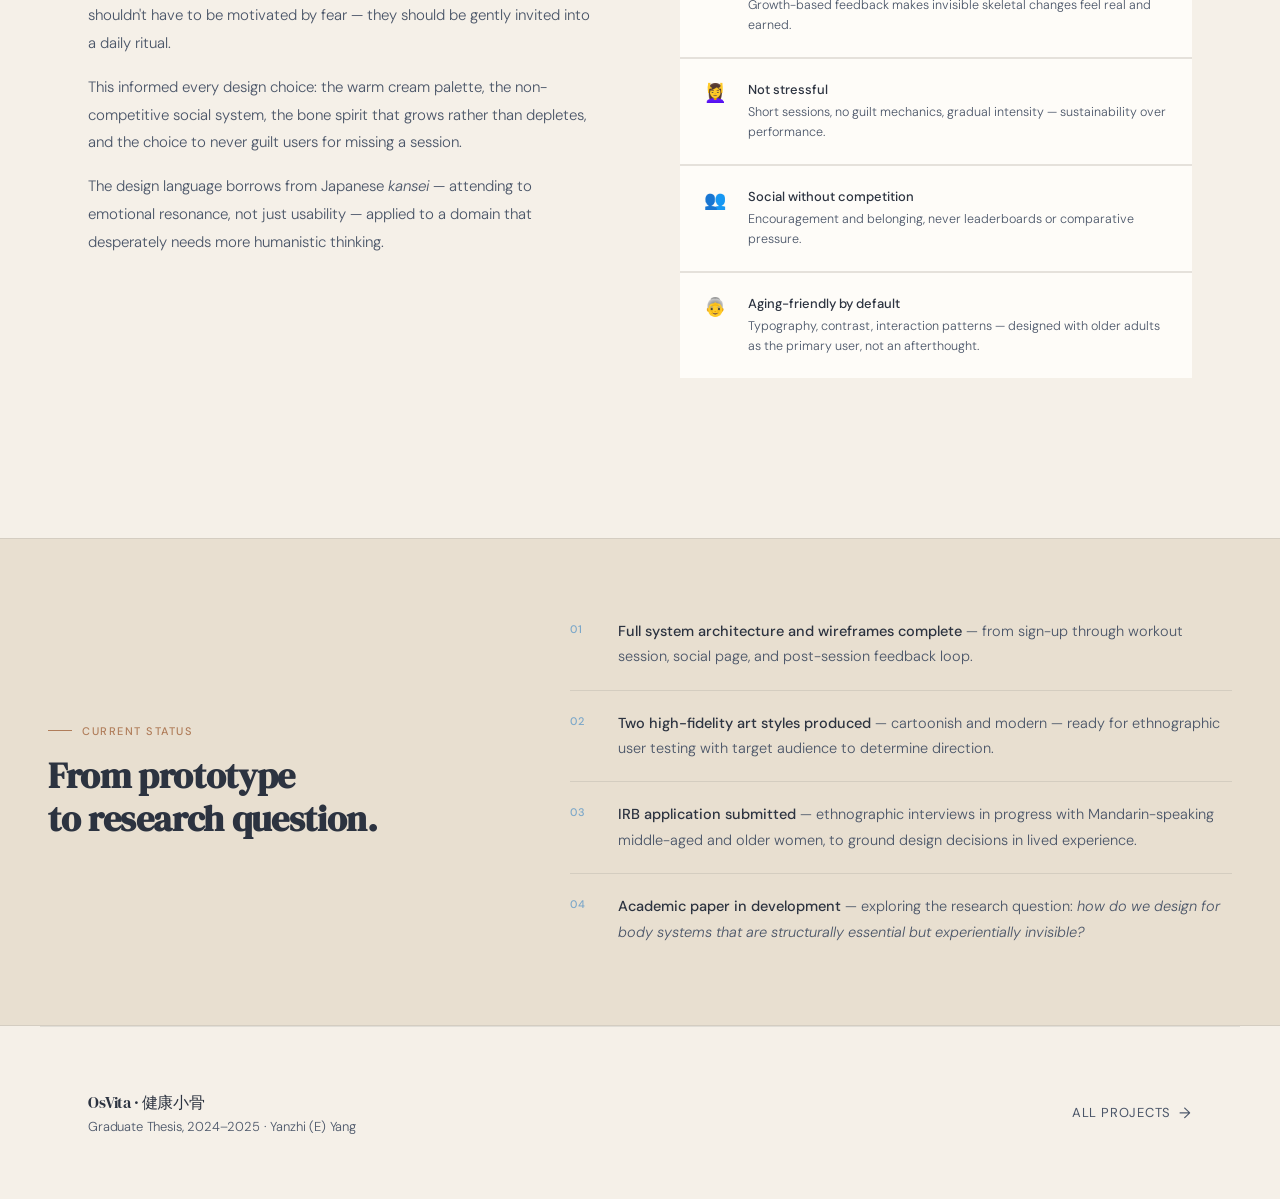
==== commit a88c3496: "delete the engineering content" ====
--- a/osvita.html
+++ b/osvita.html
@@ -485,7 +485,6 @@
       <div class="role-tags">
         <span class="tag">UX / Product Design</span>
         <span class="tag">Art Direction</span>
-        <span class="tag">Unity Engineering</span>
         <span class="tag">Research</span>
       </div>
     </div>
@@ -591,16 +590,6 @@
       </ul>
     </div>
     <div class="role-card">
-      <div class="role-title">Engineering</div>
-      <h3>Unity + On-Device<br>Motion Detection</h3>
-      <p>Built a real-time body landmark detection system in Unity 6, using relative joint position calculation to evaluate user posture without any external hardware.</p>
-      <ul>
-        <li>Pose detection via phone camera (Unity 6, iOS)</li>
-        <li>Relative joint position algorithm</li>
-        <li>Pose matching feedback ("matching yay!" / "not matching")</li>
-      </ul>
-    </div>
-    <div class="role-card">
       <div class="role-title">Art Direction</div>
       <h3>Visual Identity<br>& AI-Assisted Assets</h3>
       <p>Art-directed two competing visual styles — cartoonish and modern — and produced 1,200+ AI-generated face models for character customization.</p>
@@ -645,17 +634,6 @@
     <div class="process-step">
       <div class="step-label">
         <span class="step-num">Phase 3</span>
-        <span class="step-phase">Engineering</span>
-      </div>
-      <div class="step-content">
-        <h3>Building real-time pose detection in Unity</h3>
-        <p>Implemented a body landmark detection pipeline using the phone's front-facing camera. The system calculates relative joint angles to compare user posture against target exercise poses in real time — providing immediate "matching / not matching" feedback on screen.</p>
-        <p>Built and tested the full detection system before designing around it — ensuring every design decision was grounded in technical reality, not assumptions.</p>
-      </div>
-    </div>
-    <div class="process-step">
-      <div class="step-label">
-        <span class="step-num">Phase 4</span>
         <span class="step-phase">Iteration</span>
       </div>
       <div class="step-content">
@@ -666,27 +644,10 @@
   </div>
 </section>
 
-<!-- SCREENSHOT -->
-<div class="screenshot-section">
-  <div class="screenshot-inner">
-    <div class="screenshot-header">
-      <span class="section-num">04</span>
-      <h2>Engineering in Action</h2>
-    </div>
-    <p class="screenshot-caption">Motion Detection Test · Unity 6 · iOS · March 2025</p>
-    <p class="screenshot-desc">Real-time body landmark tracking running on-device via the phone camera. The system maps 13 key joints and calculates relative positions to evaluate exercise form — no wearables, no external hardware.</p>
-    <div class="screenshot-frame">
-      <img src="20260308ScreenShot_MotionDetectionTest.jpg" alt="Unity motion detection screenshot showing body landmark points tracking a person performing a T-pose" />
-      <div class="screenshot-annotation a1">PoseEvaluator · Matching pose ✓</div>
-      <div class="screenshot-annotation a2">Unity 6 · iOS Metal</div>
-    </div>
-  </div>
-</div>
-
 <!-- FEATURES -->
 <section class="section">
   <div class="section-header">
-    <span class="section-num">05</span>
+    <span class="section-num">04</span>
     <h2>Key Features</h2>
   </div>
   <div class="features-grid">
@@ -694,7 +655,7 @@
       <div class="feature-num">Feature 01</div>
       <h3>Real-Time Pose Detection</h3>
       <p>On-device motion tracking via phone camera evaluates exercise form against target postures, giving immediate visual feedback — no equipment needed.</p>
-      <span class="feature-badge">Built & Tested</span>
+      <span class="feature-badge">Designed</span>
     </div>
     <div class="feature-card">
       <div class="feature-num">Feature 02</div>
@@ -732,7 +693,7 @@
 <!-- DESIGN PHILOSOPHY -->
 <section class="section" style="padding-top: 0;">
   <div class="section-header">
-    <span class="section-num">06</span>
+    <span class="section-num">05</span>
     <h2>Design Philosophy</h2>
   </div>
   <div class="philosophy-layout">
@@ -792,22 +753,18 @@
     <div class="outcome-list">
       <div class="outcome-item">
         <span class="outcome-item-num">01</span>
-        <p><strong>Motion detection system built and validated</strong> — real-time joint tracking and pose-matching running on iOS via Unity 6, with "matching / not matching" feedback confirmed in testing.</p>
+        <p><strong>Full system architecture and wireframes complete</strong> — from sign-up through workout session, social page, and post-session feedback loop.</p>
       </div>
       <div class="outcome-item">
         <span class="outcome-item-num">02</span>
-        <p><strong>Full system architecture and wireframes complete</strong> — from sign-up through workout session, social page, and post-session feedback loop.</p>
+        <p><strong>Two high-fidelity art styles produced</strong> — cartoonish and modern — ready for ethnographic user testing with target audience to determine direction.</p>
       </div>
       <div class="outcome-item">
         <span class="outcome-item-num">03</span>
-        <p><strong>Two high-fidelity art styles produced</strong> — cartoonish and modern — ready for ethnographic user testing with target audience to determine direction.</p>
+        <p><strong>IRB application submitted</strong> — ethnographic interviews in progress with Mandarin-speaking middle-aged and older women, to ground design decisions in lived experience.</p>
       </div>
       <div class="outcome-item">
         <span class="outcome-item-num">04</span>
-        <p><strong>IRB application submitted</strong> — ethnographic interviews in progress with Mandarin-speaking middle-aged and older women, to ground design decisions in lived experience.</p>
-      </div>
-      <div class="outcome-item">
-        <span class="outcome-item-num">05</span>
         <p><strong>Academic paper in development</strong> — exploring the research question: <em>how do we design for body systems that are structurally essential but experientially invisible?</em></p>
       </div>
     </div>
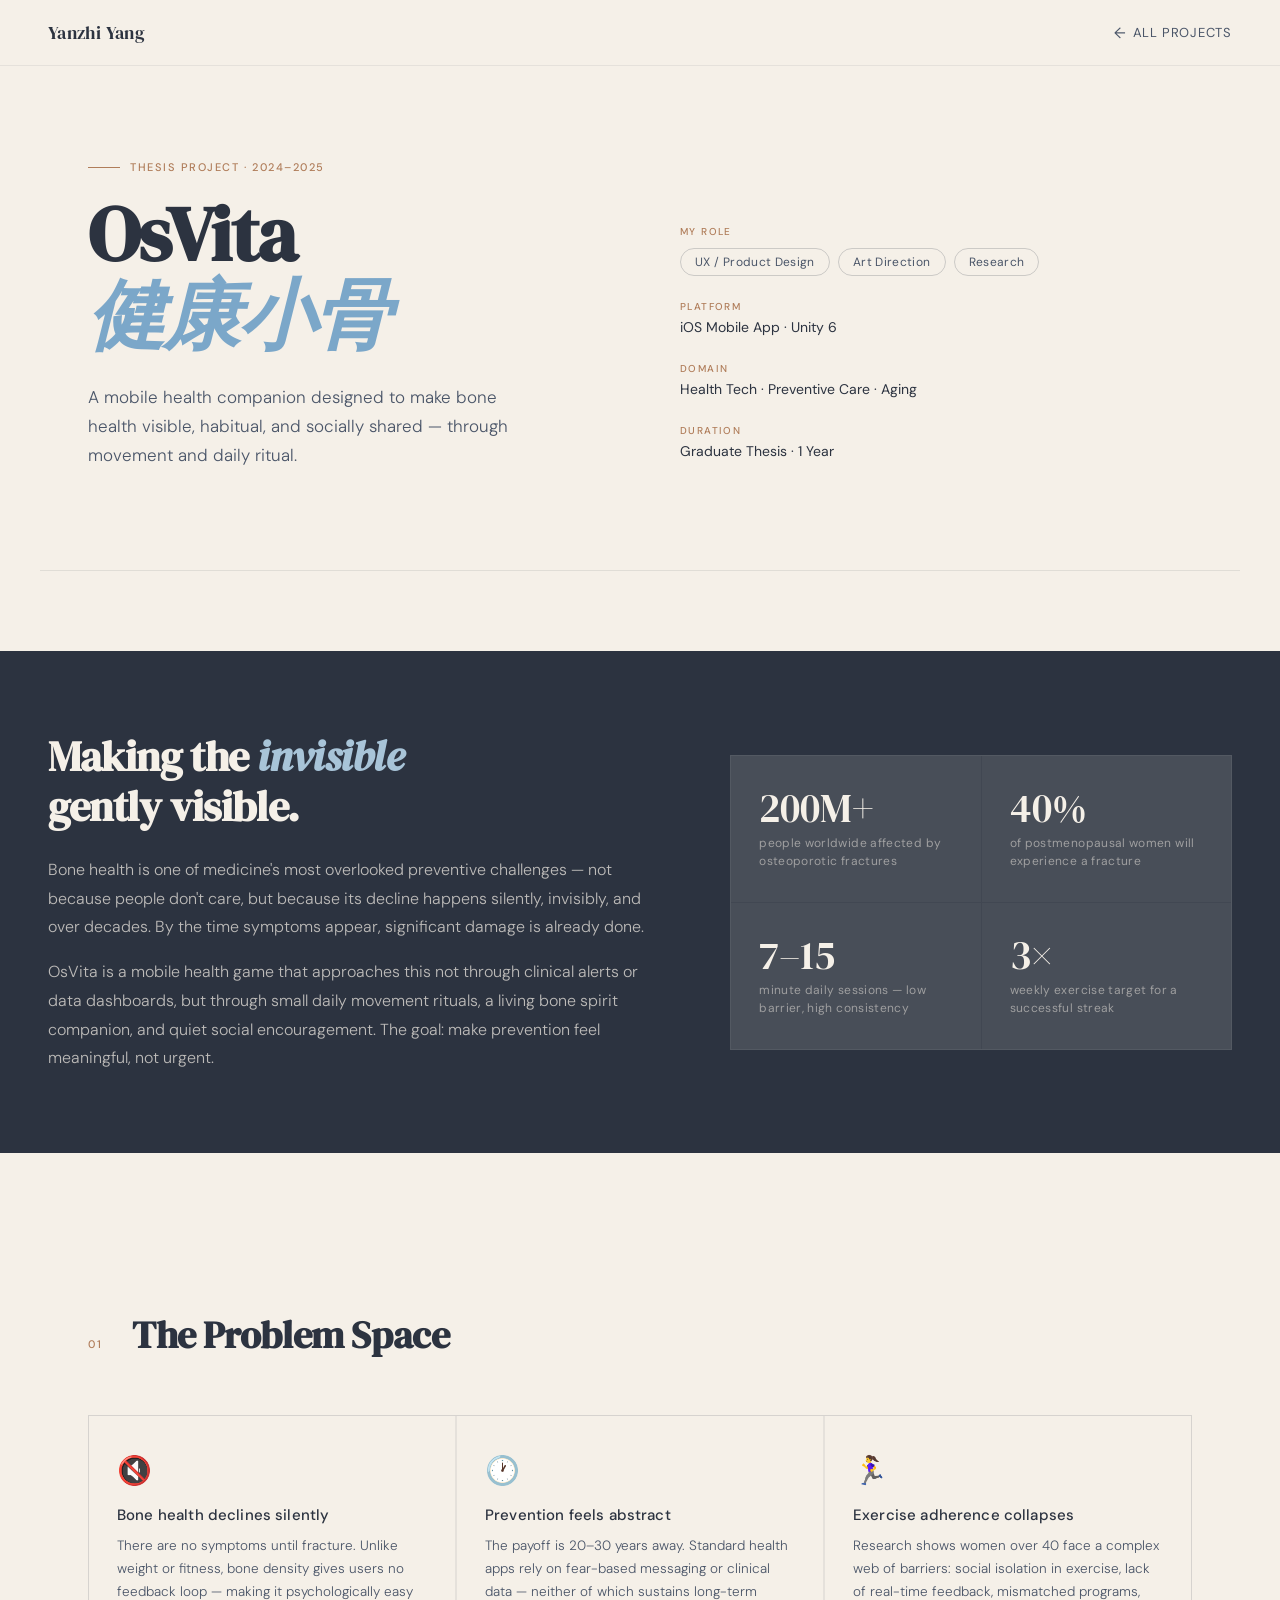
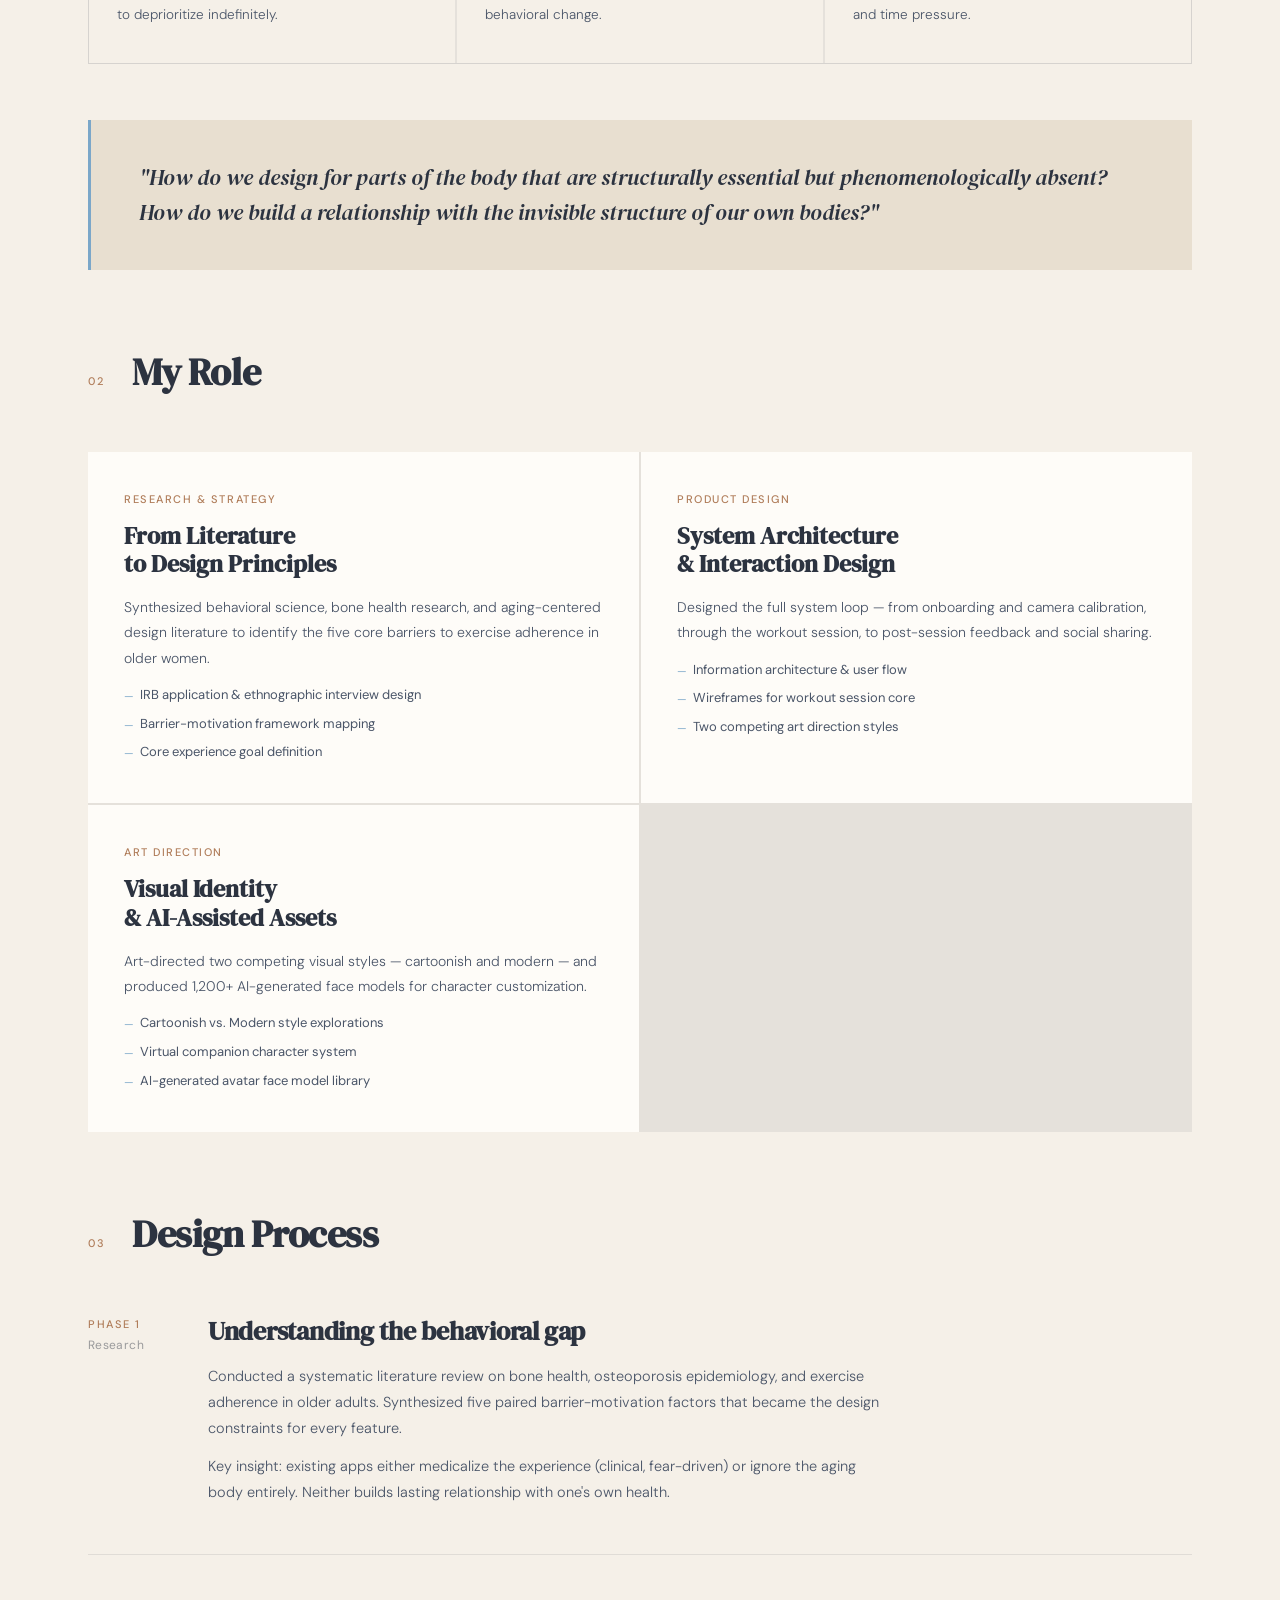
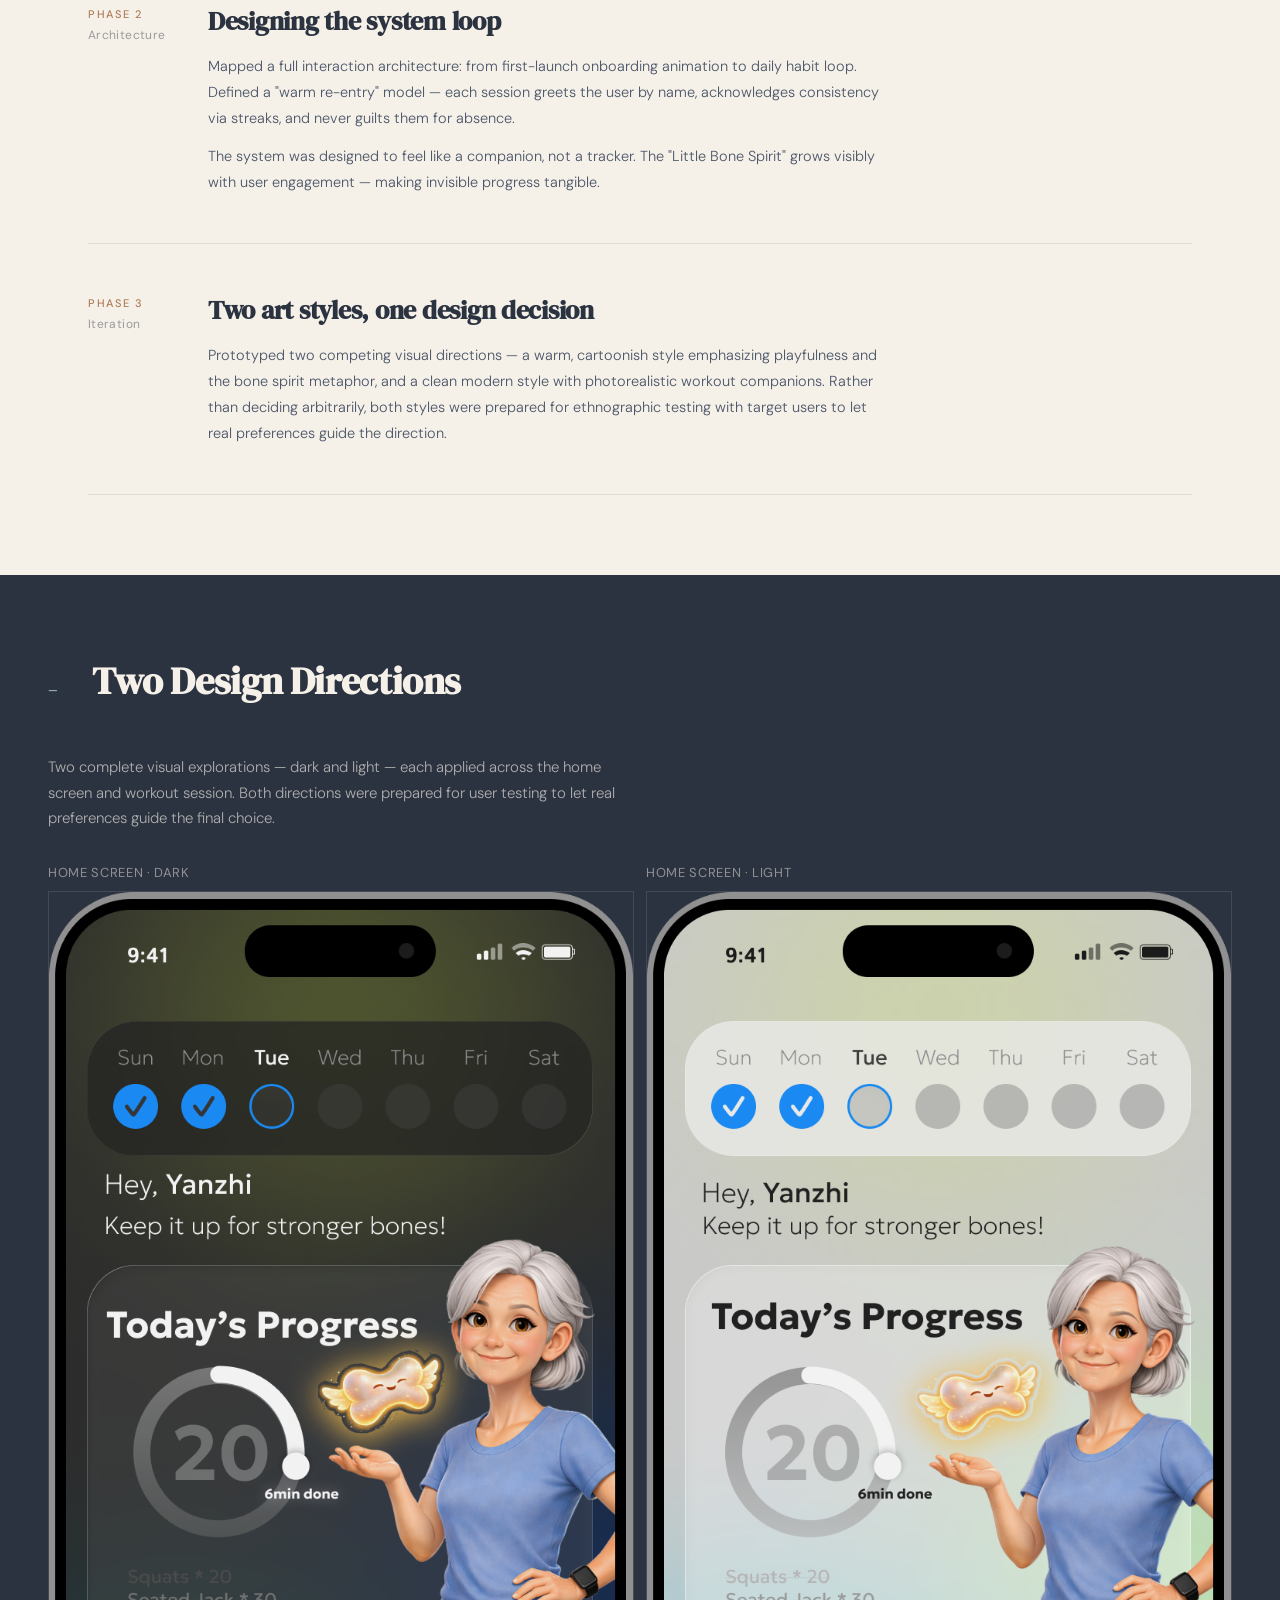
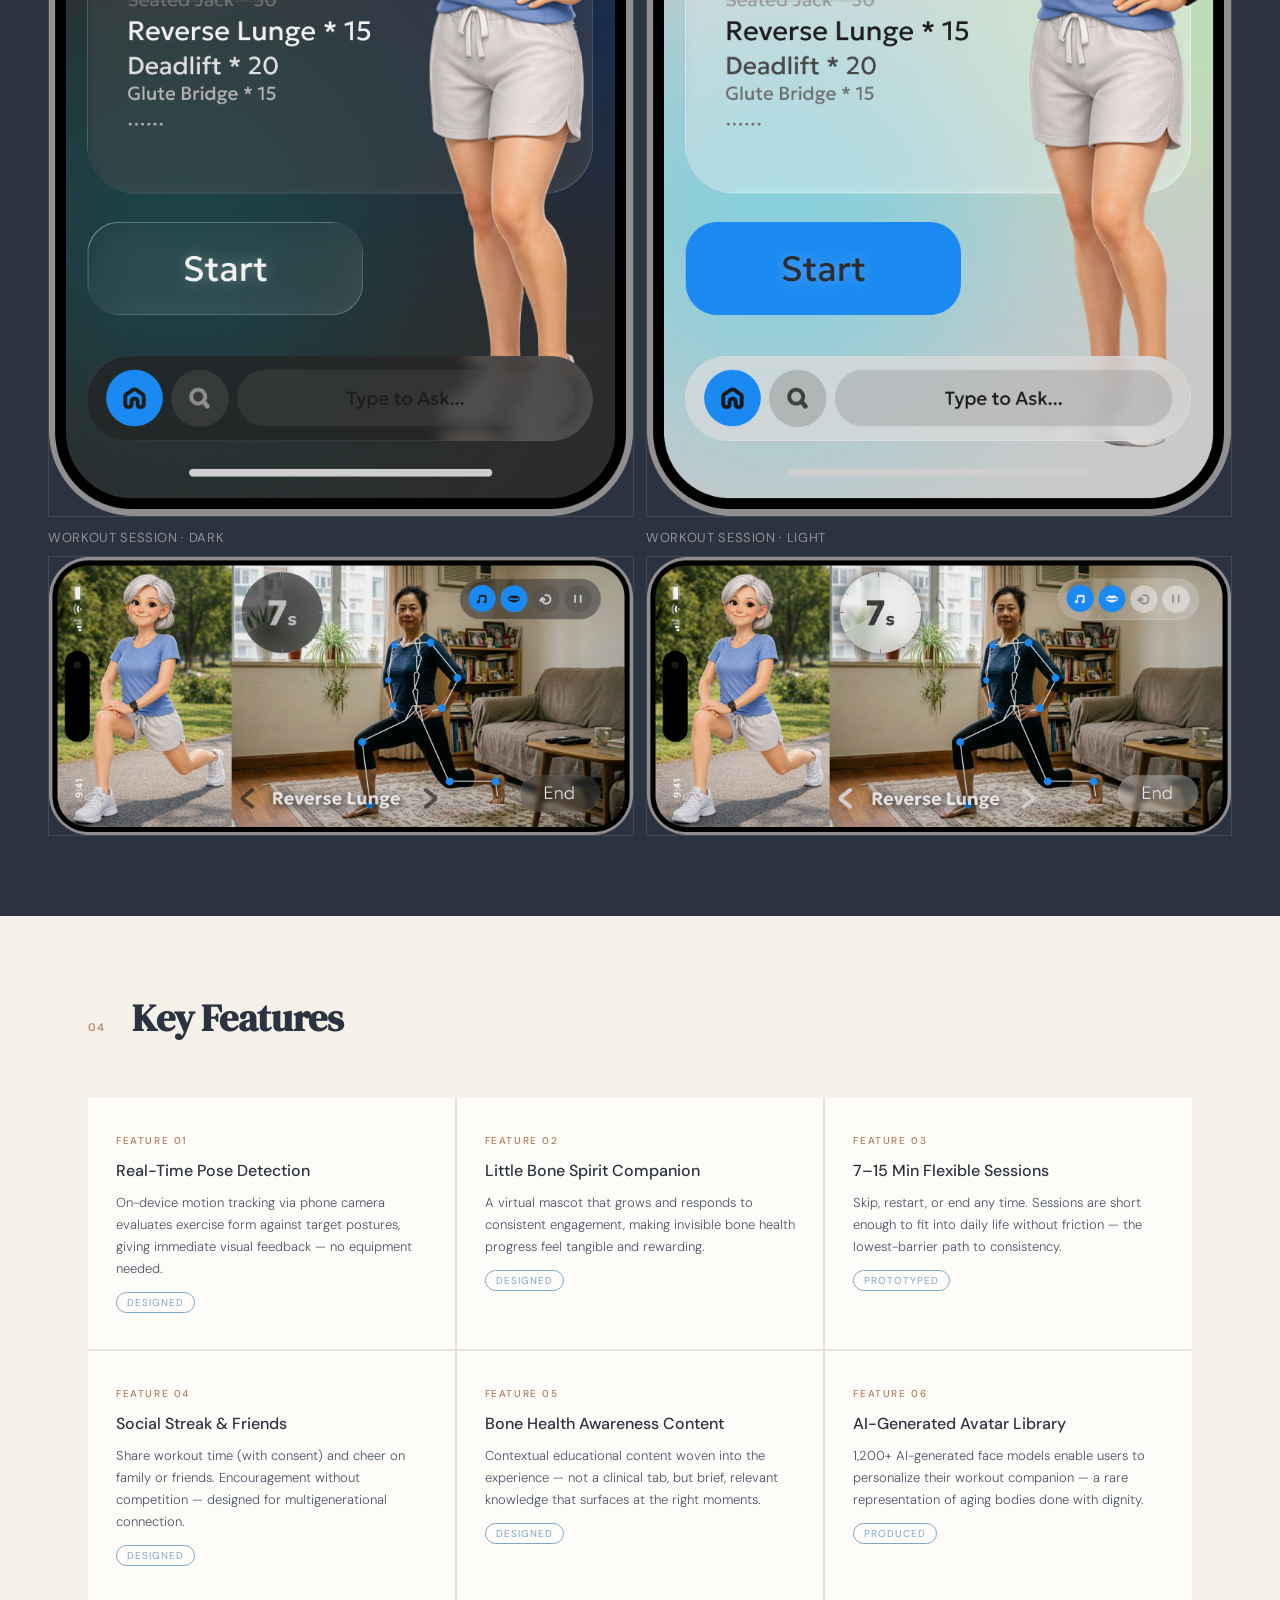
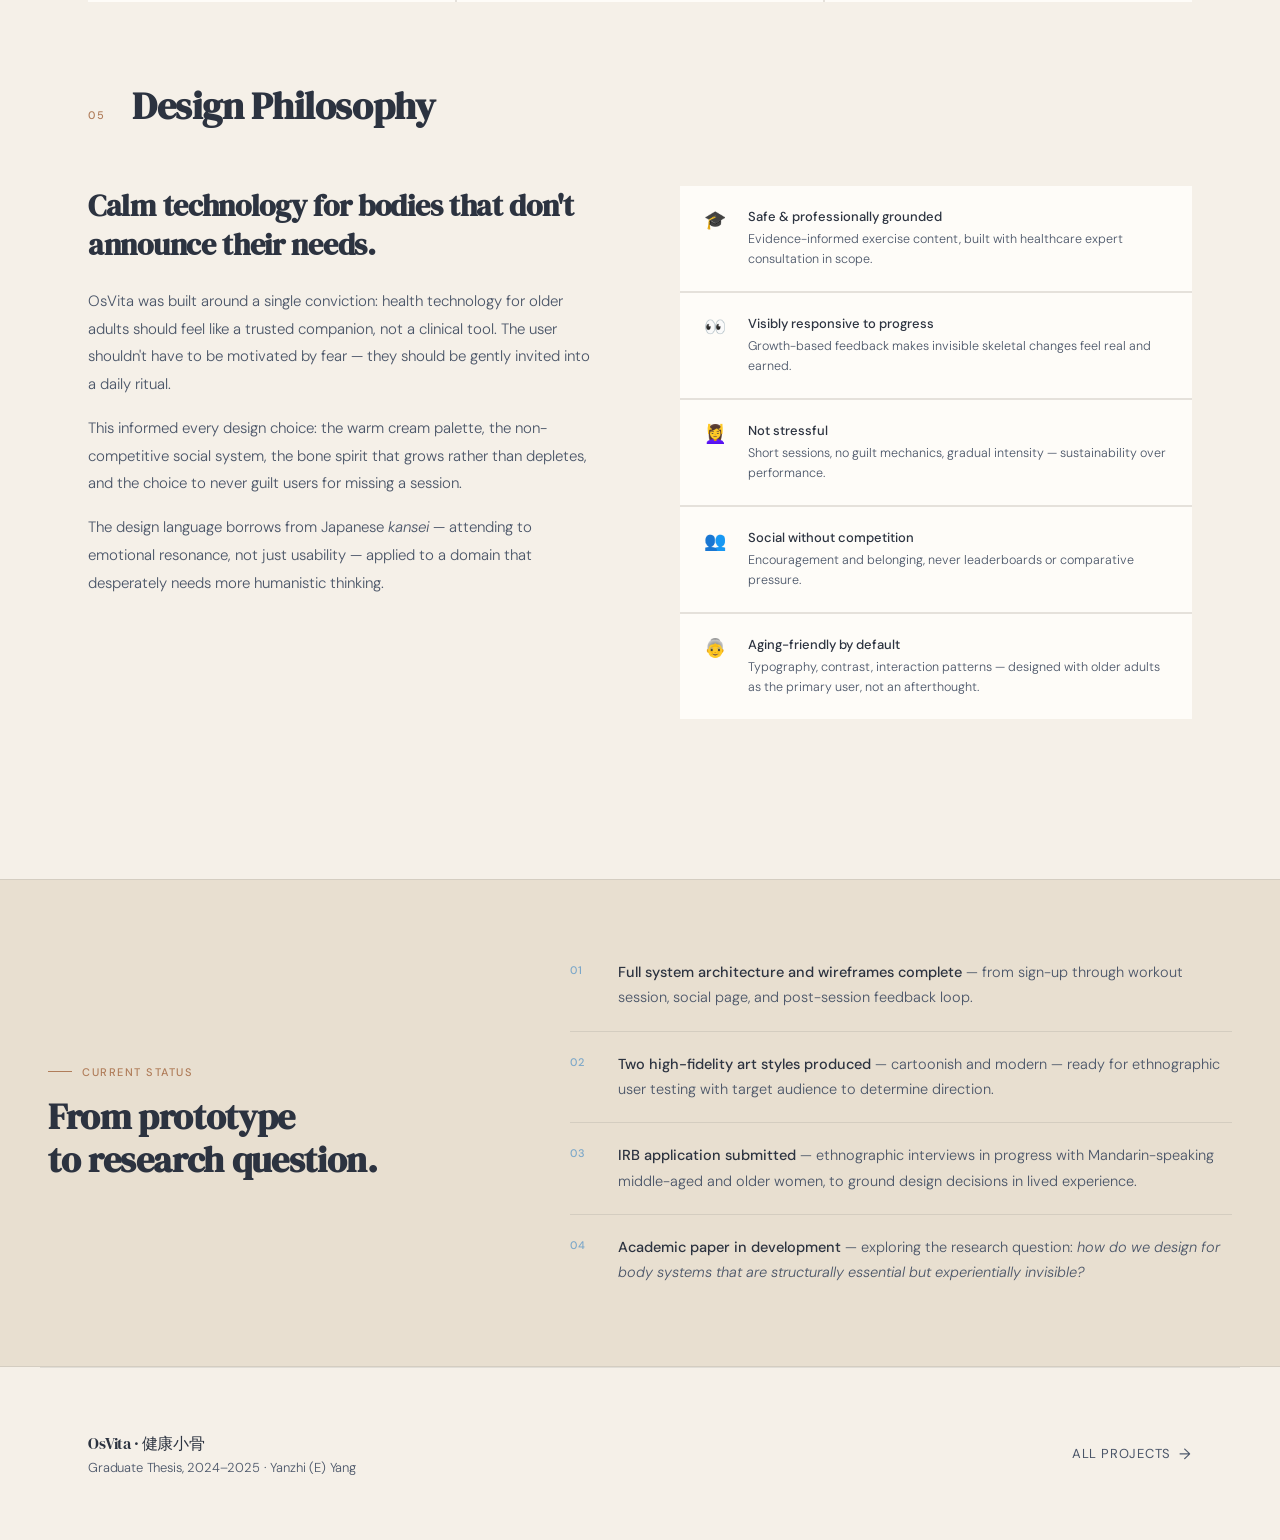
==== commit b81a15cd: "4images uploaded for OsVita" ====
--- a/osvita.html
+++ b/osvita.html
@@ -644,6 +644,47 @@
   </div>
 </section>
 
+<!-- VISUAL DIRECTIONS -->
+<div class="screenshot-section">
+  <div class="screenshot-inner">
+    <div class="screenshot-header">
+      <span class="section-num" style="color:var(--blue-muted);">—</span>
+      <h2>Two Design Directions</h2>
+    </div>
+    <p class="screenshot-desc">Two complete visual explorations — dark and light — each applied across the home screen and workout session. Both directions were prepared for user testing to let real preferences guide the final choice.</p>
+
+    <div style="display:grid;grid-template-columns:1fr 1fr;gap:12px;margin-bottom:12px;">
+      <div>
+        <p class="screenshot-caption" style="margin-bottom:10px;">Home Screen · Dark</p>
+        <div class="screenshot-frame">
+          <img src="Image/MainMenu_Dark.png" alt="OsVita home screen — dark mode" />
+        </div>
+      </div>
+      <div>
+        <p class="screenshot-caption" style="margin-bottom:10px;">Home Screen · Light</p>
+        <div class="screenshot-frame">
+          <img src="Image/MainMenu_Bright.png" alt="OsVita home screen — light mode" />
+        </div>
+      </div>
+    </div>
+
+    <div style="display:grid;grid-template-columns:1fr 1fr;gap:12px;">
+      <div>
+        <p class="screenshot-caption" style="margin-bottom:10px;">Workout Session · Dark</p>
+        <div class="screenshot-frame">
+          <img src="Image/Workout_Dark.png" alt="OsVita workout session — dark mode" />
+        </div>
+      </div>
+      <div>
+        <p class="screenshot-caption" style="margin-bottom:10px;">Workout Session · Light</p>
+        <div class="screenshot-frame">
+          <img src="Image/Workout_Bright.png" alt="OsVita workout session — light mode" />
+        </div>
+      </div>
+    </div>
+  </div>
+</div>
+
 <!-- FEATURES -->
 <section class="section">
   <div class="section-header">
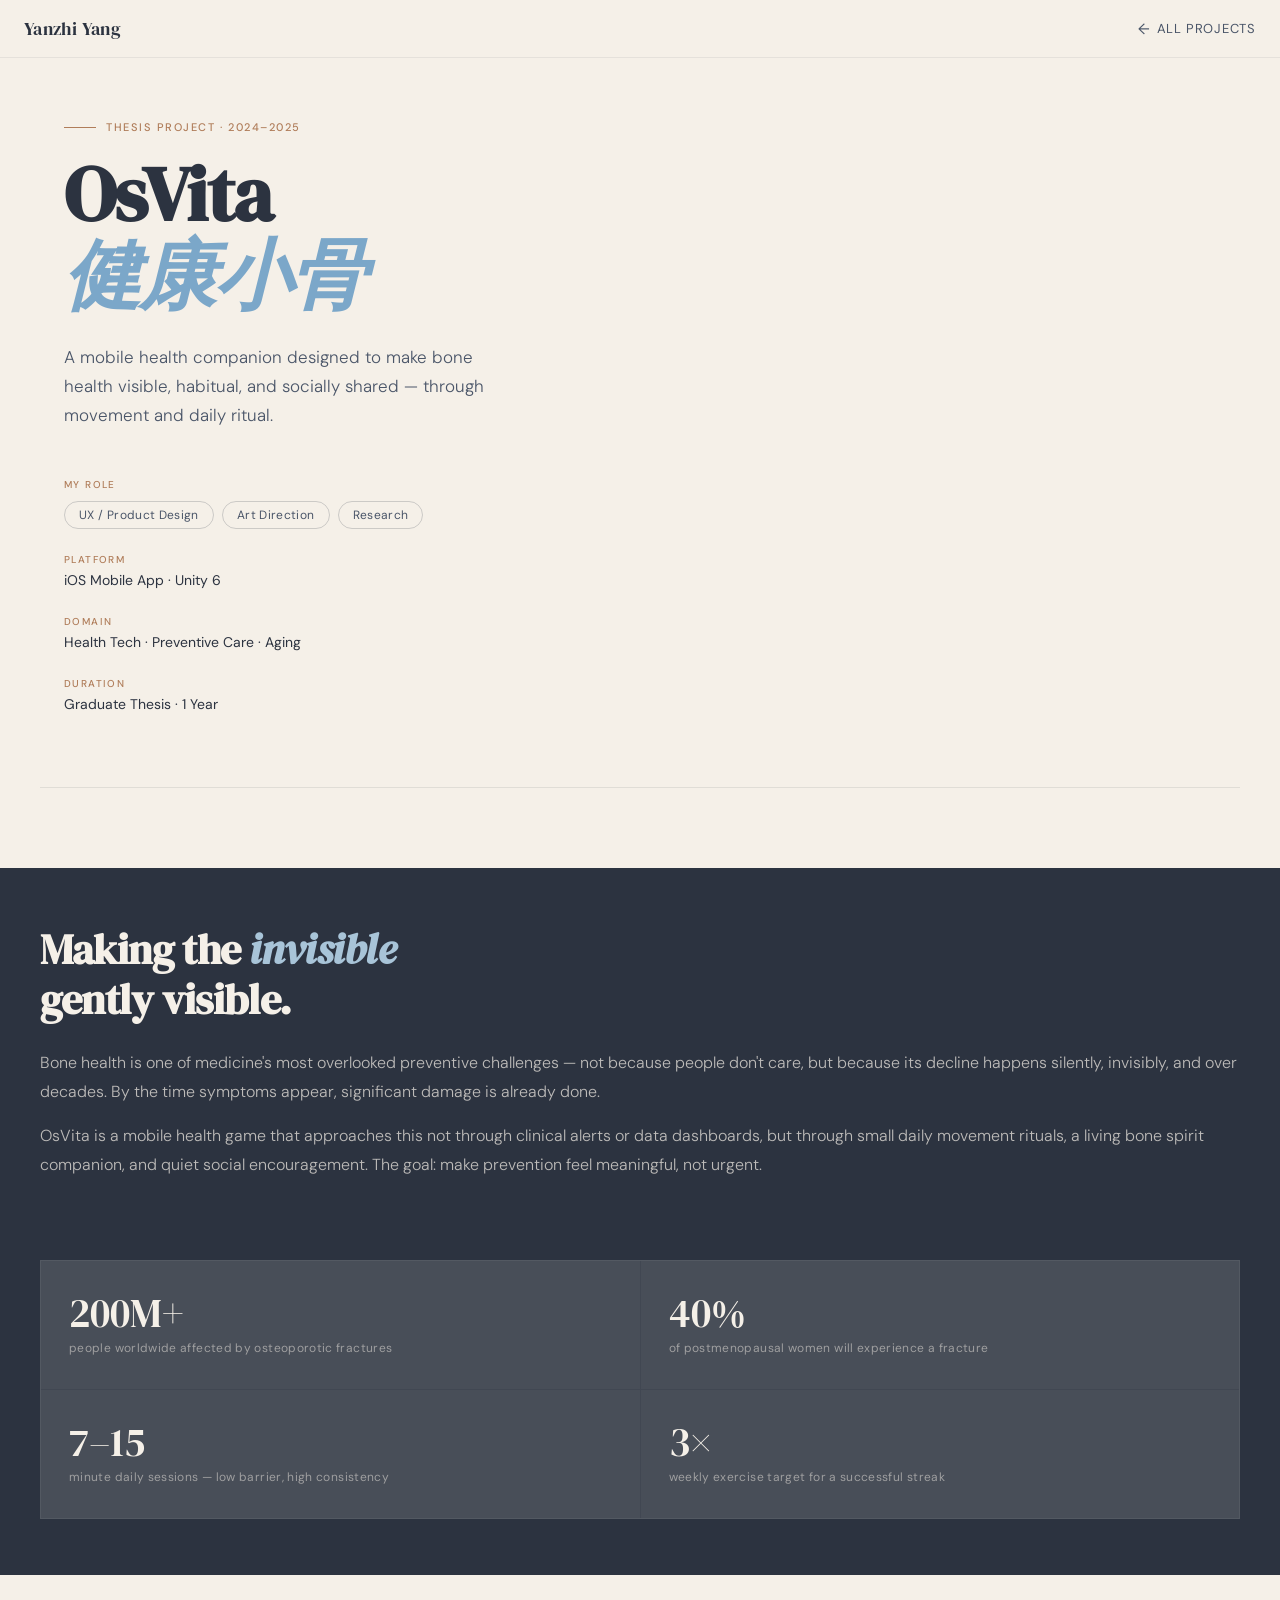
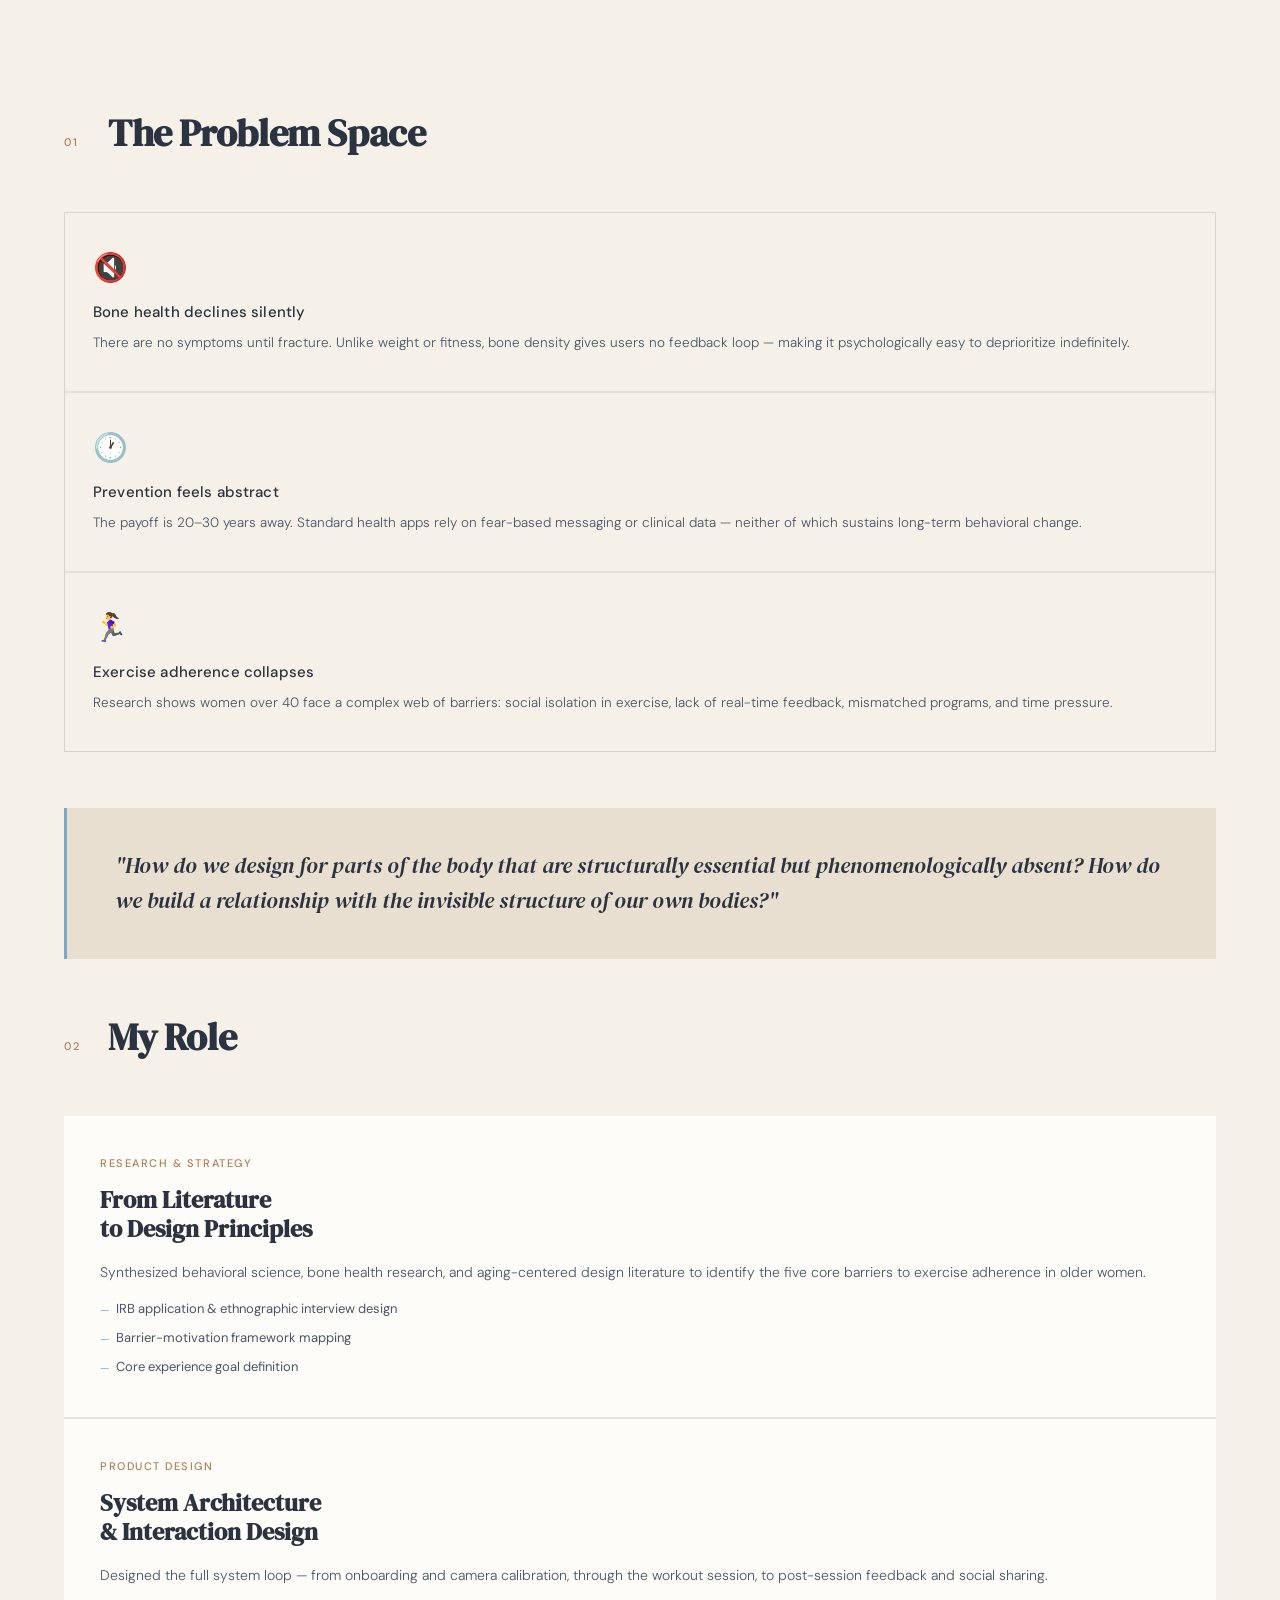
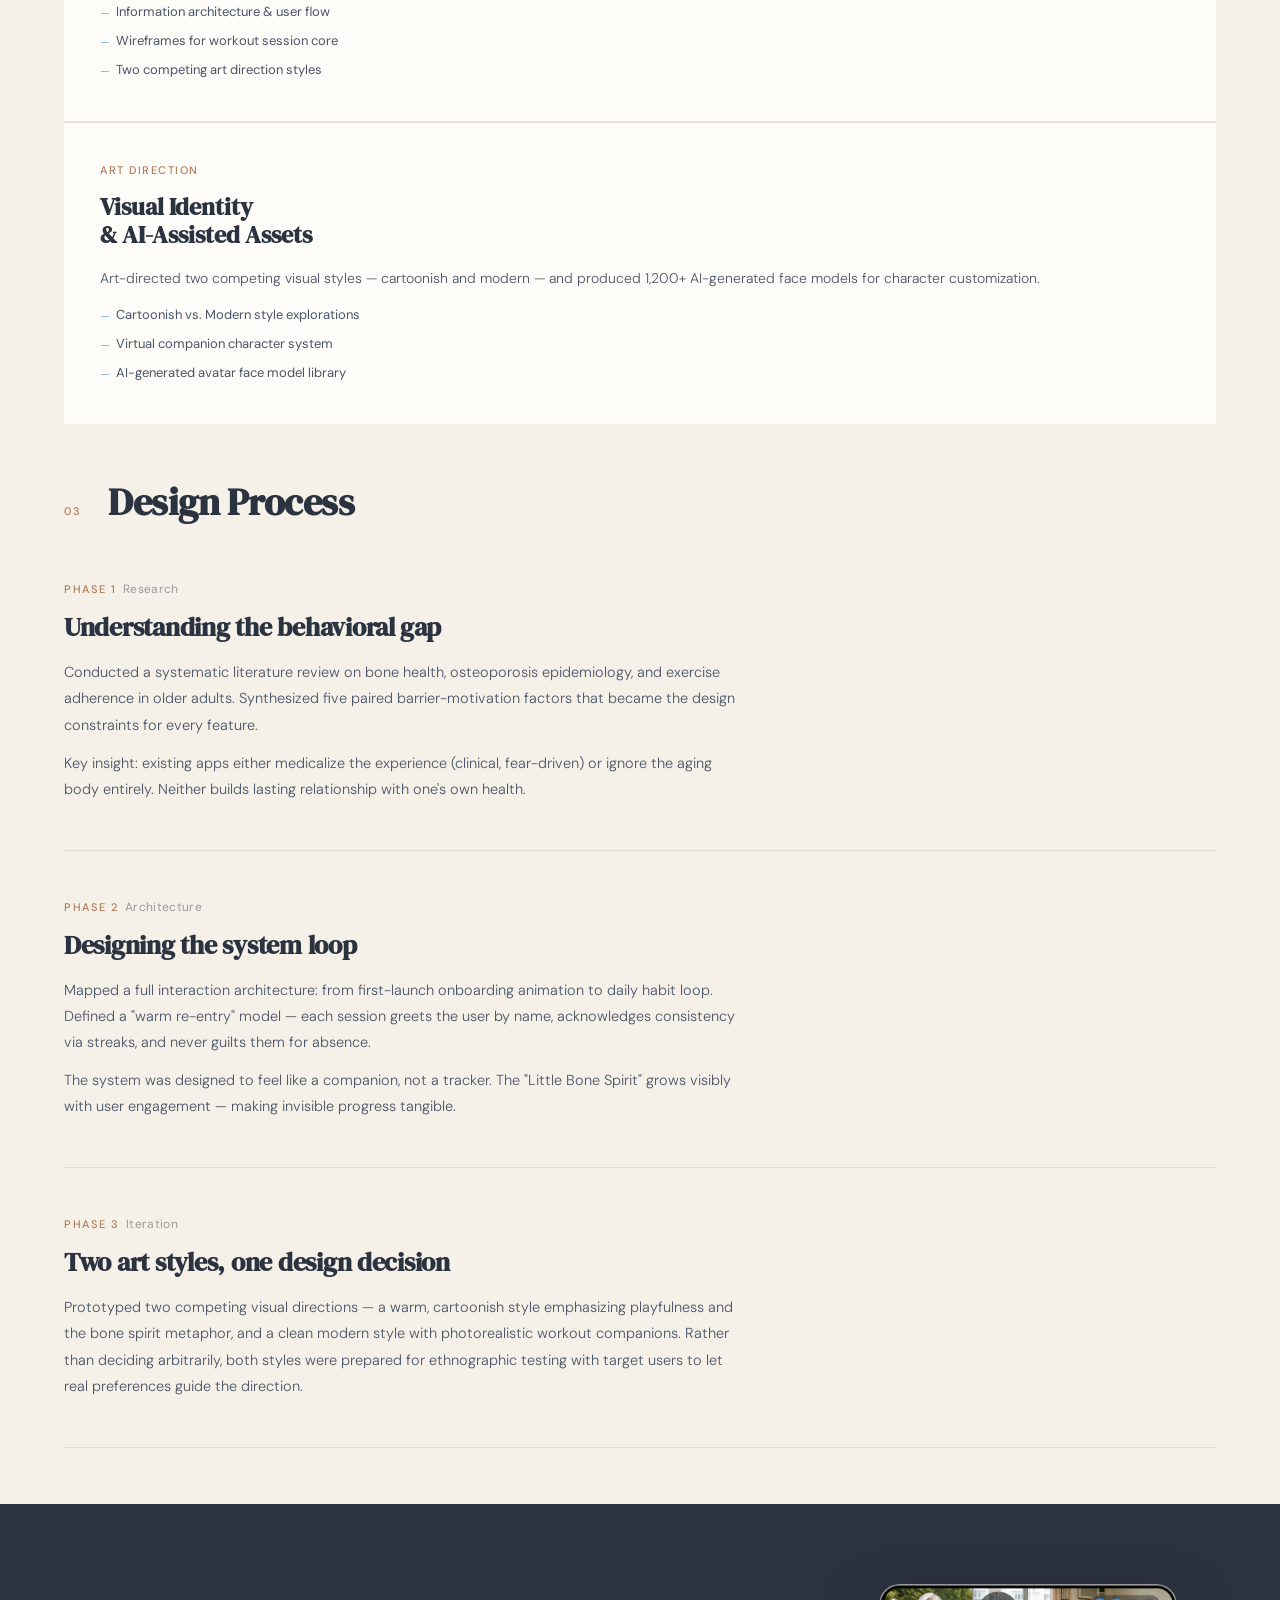
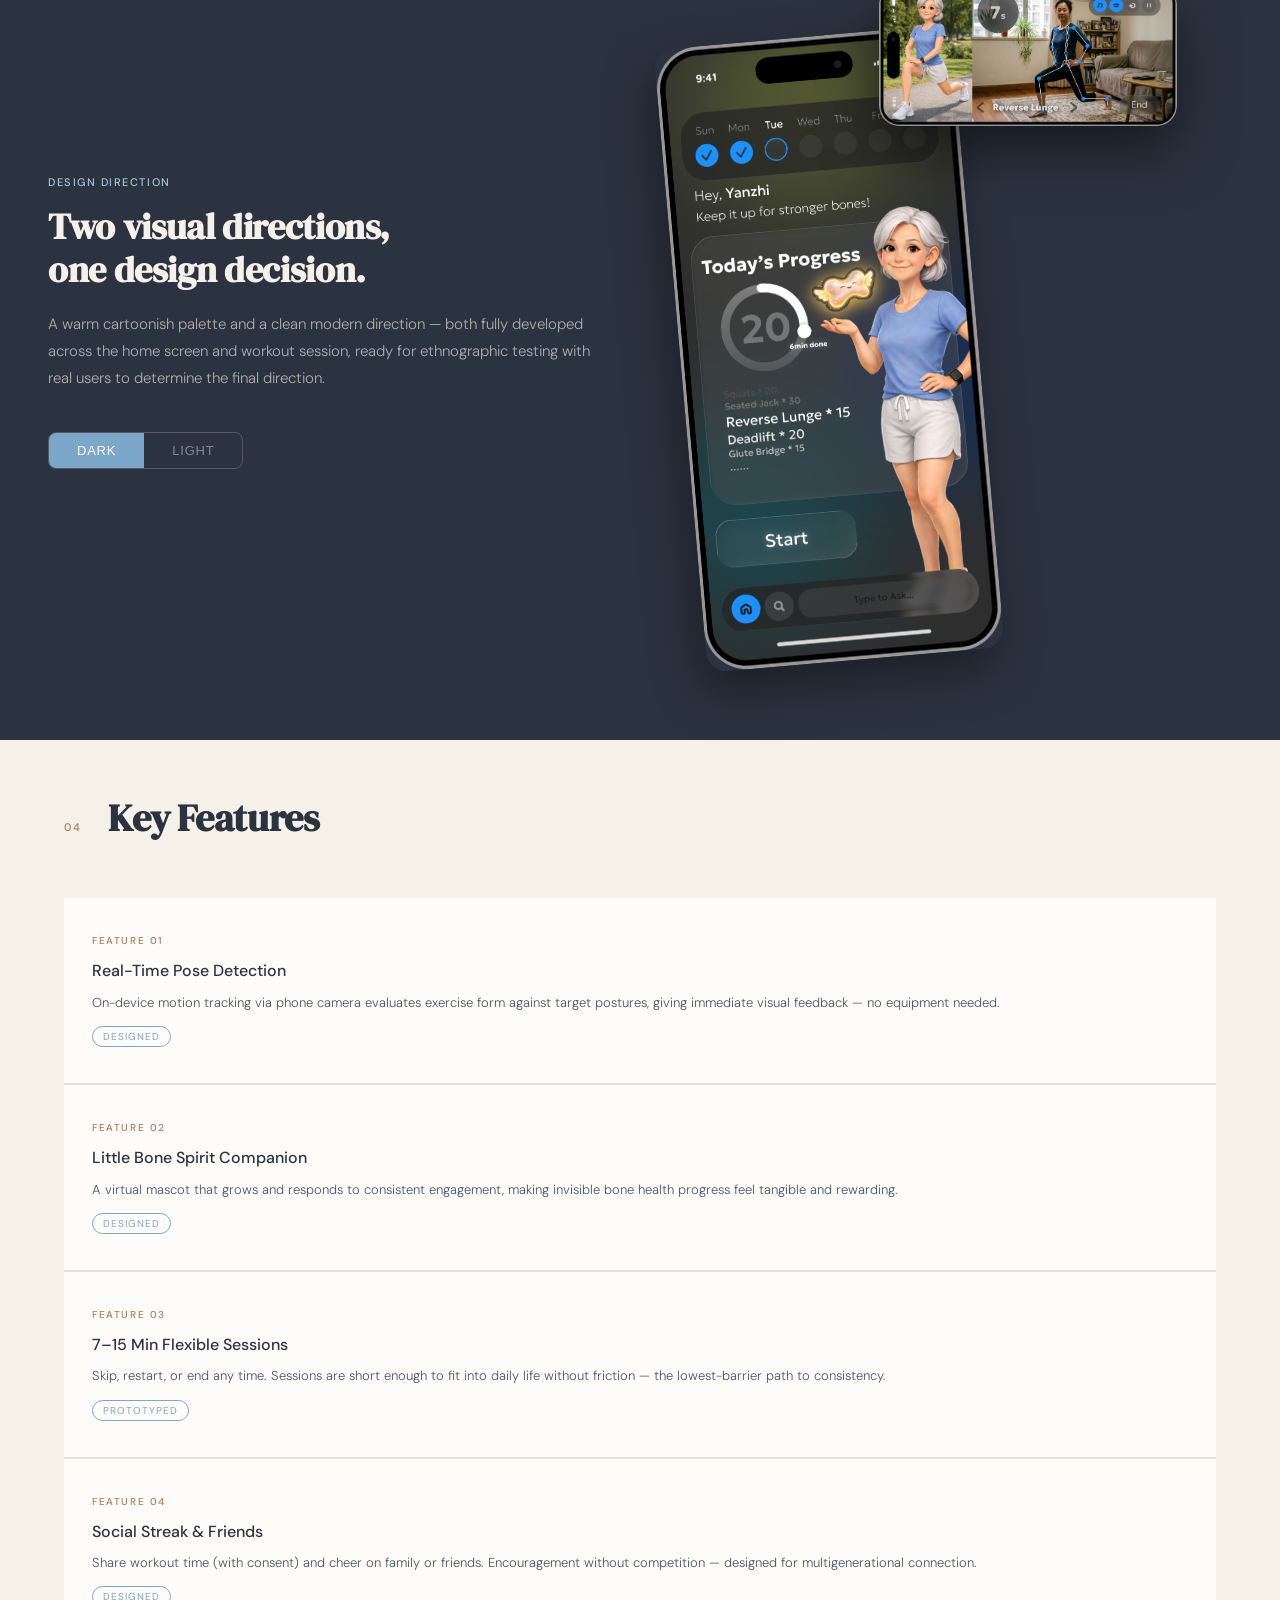
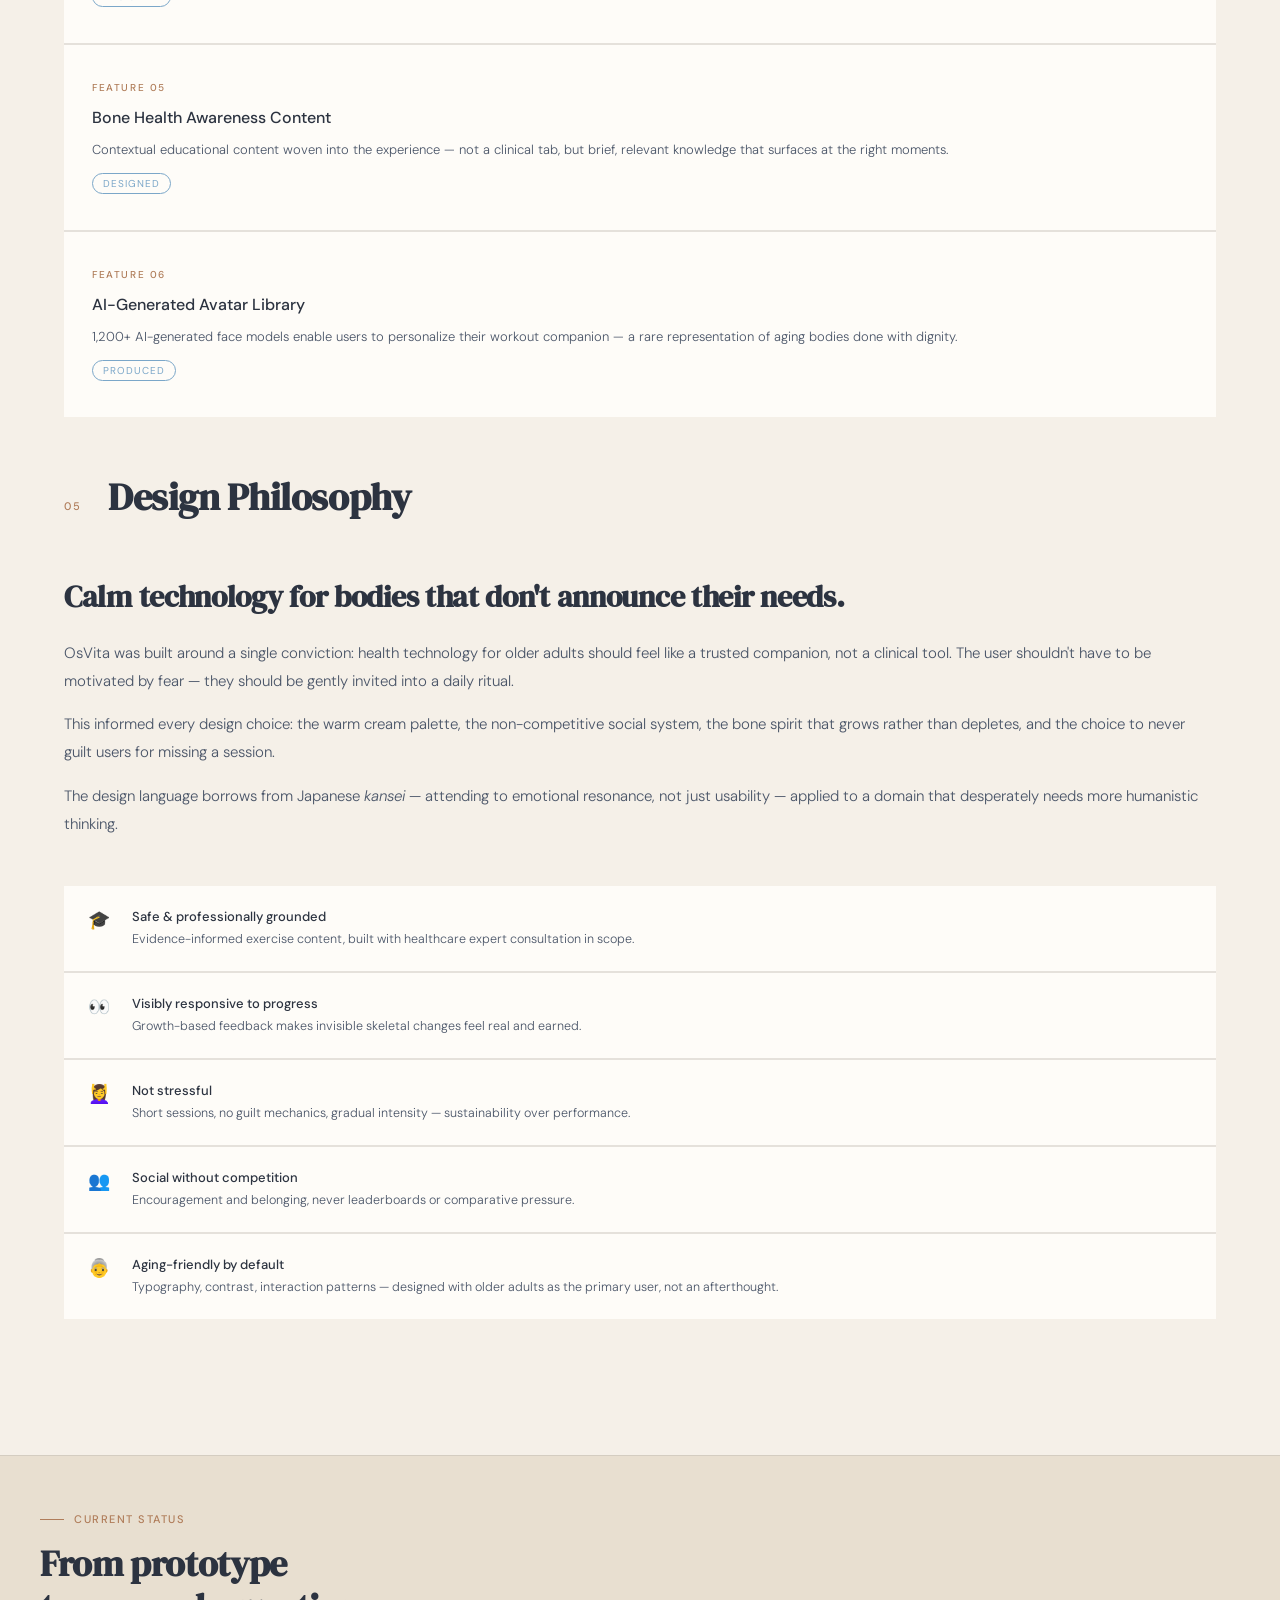
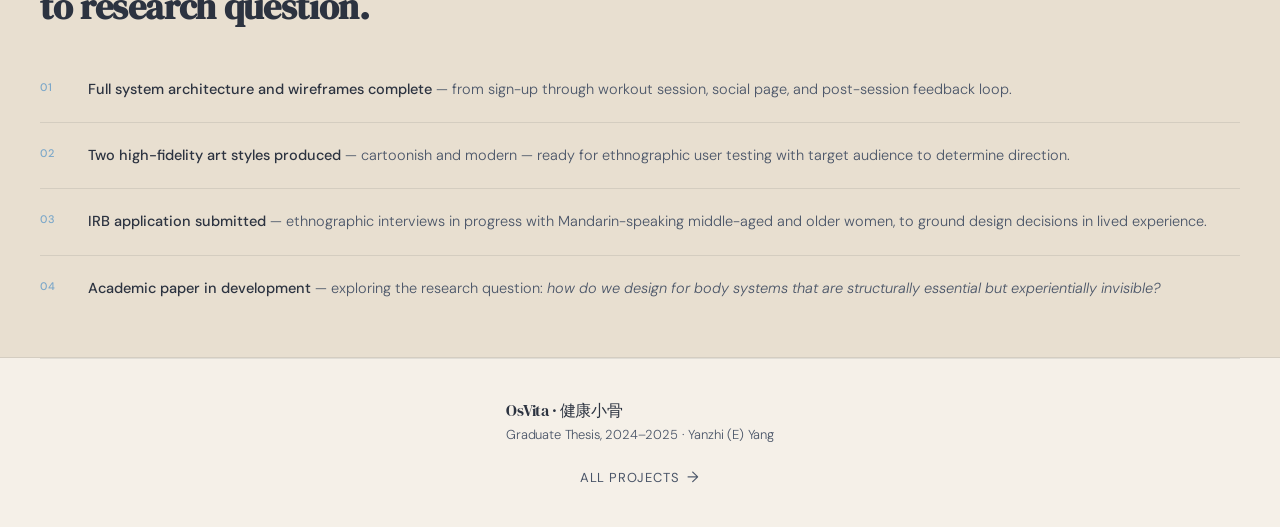
==== commit ad0bf921: "screen shot animation" ====
--- a/osvita.html
+++ b/osvita.html
@@ -447,8 +447,82 @@
   .fade-in:nth-child(2) { animation-delay: 0.25s; }
   .fade-in:nth-child(3) { animation-delay: 0.4s; }
 
+  /* ── VISUAL DIRECTIONS ── */
+  .vd-section {
+    padding: 80px 48px;
+    background: var(--slate);
+  }
+  .vd-inner {
+    max-width: 1200px; margin: 0 auto;
+    display: grid; grid-template-columns: 1fr 1fr;
+    gap: 80px; align-items: center;
+  }
+  .vd-label {
+    font-size: 11px; font-weight: 500; letter-spacing: 0.14em;
+    text-transform: uppercase; color: var(--blue-muted); margin-bottom: 16px;
+  }
+  .vd-title {
+    font-family: 'DM Serif Display', serif;
+    font-size: 36px; color: var(--cream); line-height: 1.2;
+    letter-spacing: -0.01em; margin-bottom: 20px;
+  }
+  .vd-desc {
+    font-size: 15px; line-height: 1.8; color: rgba(245,240,232,0.65);
+    font-weight: 300; margin-bottom: 40px;
+  }
+  .vd-toggle {
+    display: inline-flex;
+    border: 1px solid rgba(245,240,232,0.2);
+    border-radius: 8px; overflow: hidden;
+  }
+  .toggle-btn {
+    padding: 10px 28px;
+    font-size: 13px; font-weight: 500; letter-spacing: 0.06em;
+    text-transform: uppercase; cursor: pointer;
+    border: none; background: transparent;
+    color: rgba(245,240,232,0.45);
+    transition: background 0.25s, color 0.25s;
+  }
+  .toggle-btn.active {
+    background: var(--blue-soft);
+    color: var(--white);
+  }
+  .vd-phones {
+    display: grid;
+  }
+  .phone-stack {
+    grid-column: 1; grid-row: 1;
+    display: flex; align-items: flex-start;
+    transition: opacity 0.55s ease, transform 0.55s ease;
+  }
+  .phone-stack.hidden {
+    opacity: 0; pointer-events: none;
+    transform: translateY(18px);
+  }
+  .phone-img {
+    border-radius: 20px; overflow: hidden;
+    box-shadow: 0 24px 56px rgba(0,0,0,0.5);
+    flex-shrink: 0;
+  }
+  .phone-img img { width: 100%; display: block; }
+  .phone-img.back {
+    width: 54%;
+    margin-right: -18%; margin-top: 52px;
+    transform: rotate(-5deg);
+    position: relative; z-index: 1;
+    box-shadow: -8px 20px 48px rgba(0,0,0,0.4);
+  }
+  .phone-img.front {
+    width: 54%;
+    position: relative; z-index: 2;
+  }
+
   /* ── RESPONSIVE ── */
   @media (max-width: 900px) {
+    .vd-section { padding: 56px 24px; }
+    .vd-inner { grid-template-columns: 1fr; gap: 48px; }
+    .vd-phones { max-width: 300px; margin: 0 auto; }
+  }
     nav { padding: 16px 24px; }
     .hero { grid-template-columns: 1fr; padding: 120px 24px 64px; gap: 48px; }
     .overview-inner { grid-template-columns: 1fr; }
@@ -645,40 +719,32 @@
 </section>
 
 <!-- VISUAL DIRECTIONS -->
-<div class="screenshot-section">
-  <div class="screenshot-inner">
-    <div class="screenshot-header">
-      <span class="section-num" style="color:var(--blue-muted);">—</span>
-      <h2>Two Design Directions</h2>
-    </div>
-    <p class="screenshot-desc">Two complete visual explorations — dark and light — each applied across the home screen and workout session. Both directions were prepared for user testing to let real preferences guide the final choice.</p>
-
-    <div style="display:grid;grid-template-columns:1fr 1fr;gap:12px;margin-bottom:12px;">
-      <div>
-        <p class="screenshot-caption" style="margin-bottom:10px;">Home Screen · Dark</p>
-        <div class="screenshot-frame">
-          <img src="Image/MainMenu_Dark.png" alt="OsVita home screen — dark mode" />
+<div class="vd-section">
+  <div class="vd-inner">
+    <div class="vd-left">
+      <div class="vd-label">Design Direction</div>
+      <h2 class="vd-title">Two visual directions,<br>one design decision.</h2>
+      <p class="vd-desc">A warm cartoonish palette and a clean modern direction — both fully developed across the home screen and workout session, ready for ethnographic testing with real users to determine the final direction.</p>
+      <div class="vd-toggle">
+        <button class="toggle-btn active" data-theme="dark">Dark</button>
+        <button class="toggle-btn" data-theme="light">Light</button>
+      </div>
+    </div>
+    <div class="vd-phones">
+      <div class="phone-stack" data-theme="dark">
+        <div class="phone-img back">
+          <img src="Image/MainMenu_Dark.png" alt="Home screen — dark" />
         </div>
-      </div>
-      <div>
-        <p class="screenshot-caption" style="margin-bottom:10px;">Home Screen · Light</p>
-        <div class="screenshot-frame">
-          <img src="Image/MainMenu_Bright.png" alt="OsVita home screen — light mode" />
+        <div class="phone-img front">
+          <img src="Image/Workout_Dark.png" alt="Workout session — dark" />
         </div>
       </div>
-    </div>
-
-    <div style="display:grid;grid-template-columns:1fr 1fr;gap:12px;">
-      <div>
-        <p class="screenshot-caption" style="margin-bottom:10px;">Workout Session · Dark</p>
-        <div class="screenshot-frame">
-          <img src="Image/Workout_Dark.png" alt="OsVita workout session — dark mode" />
+      <div class="phone-stack hidden" data-theme="light">
+        <div class="phone-img back">
+          <img src="Image/MainMenu_Bright.png" alt="Home screen — light" />
         </div>
-      </div>
-      <div>
-        <p class="screenshot-caption" style="margin-bottom:10px;">Workout Session · Light</p>
-        <div class="screenshot-frame">
-          <img src="Image/Workout_Bright.png" alt="OsVita workout session — light mode" />
+        <div class="phone-img front">
+          <img src="Image/Workout_Bright.png" alt="Workout session — light" />
         </div>
       </div>
     </div>
@@ -833,6 +899,18 @@
     });
   }, { threshold: 0.12 });
 
+  // Dark / Light toggle
+  document.querySelectorAll('.toggle-btn').forEach(btn => {
+    btn.addEventListener('click', function() {
+      document.querySelectorAll('.toggle-btn').forEach(b => b.classList.remove('active'));
+      this.classList.add('active');
+      const theme = this.dataset.theme;
+      document.querySelectorAll('.phone-stack').forEach(stack => {
+        stack.classList.toggle('hidden', stack.dataset.theme !== theme);
+      });
+    });
+  });
+
   document.querySelectorAll('.problem-card, .role-card, .feature-card, .process-step, .principle, .outcome-item').forEach(el => {
     el.style.opacity = '0';
     el.style.transform = 'translateY(20px)';
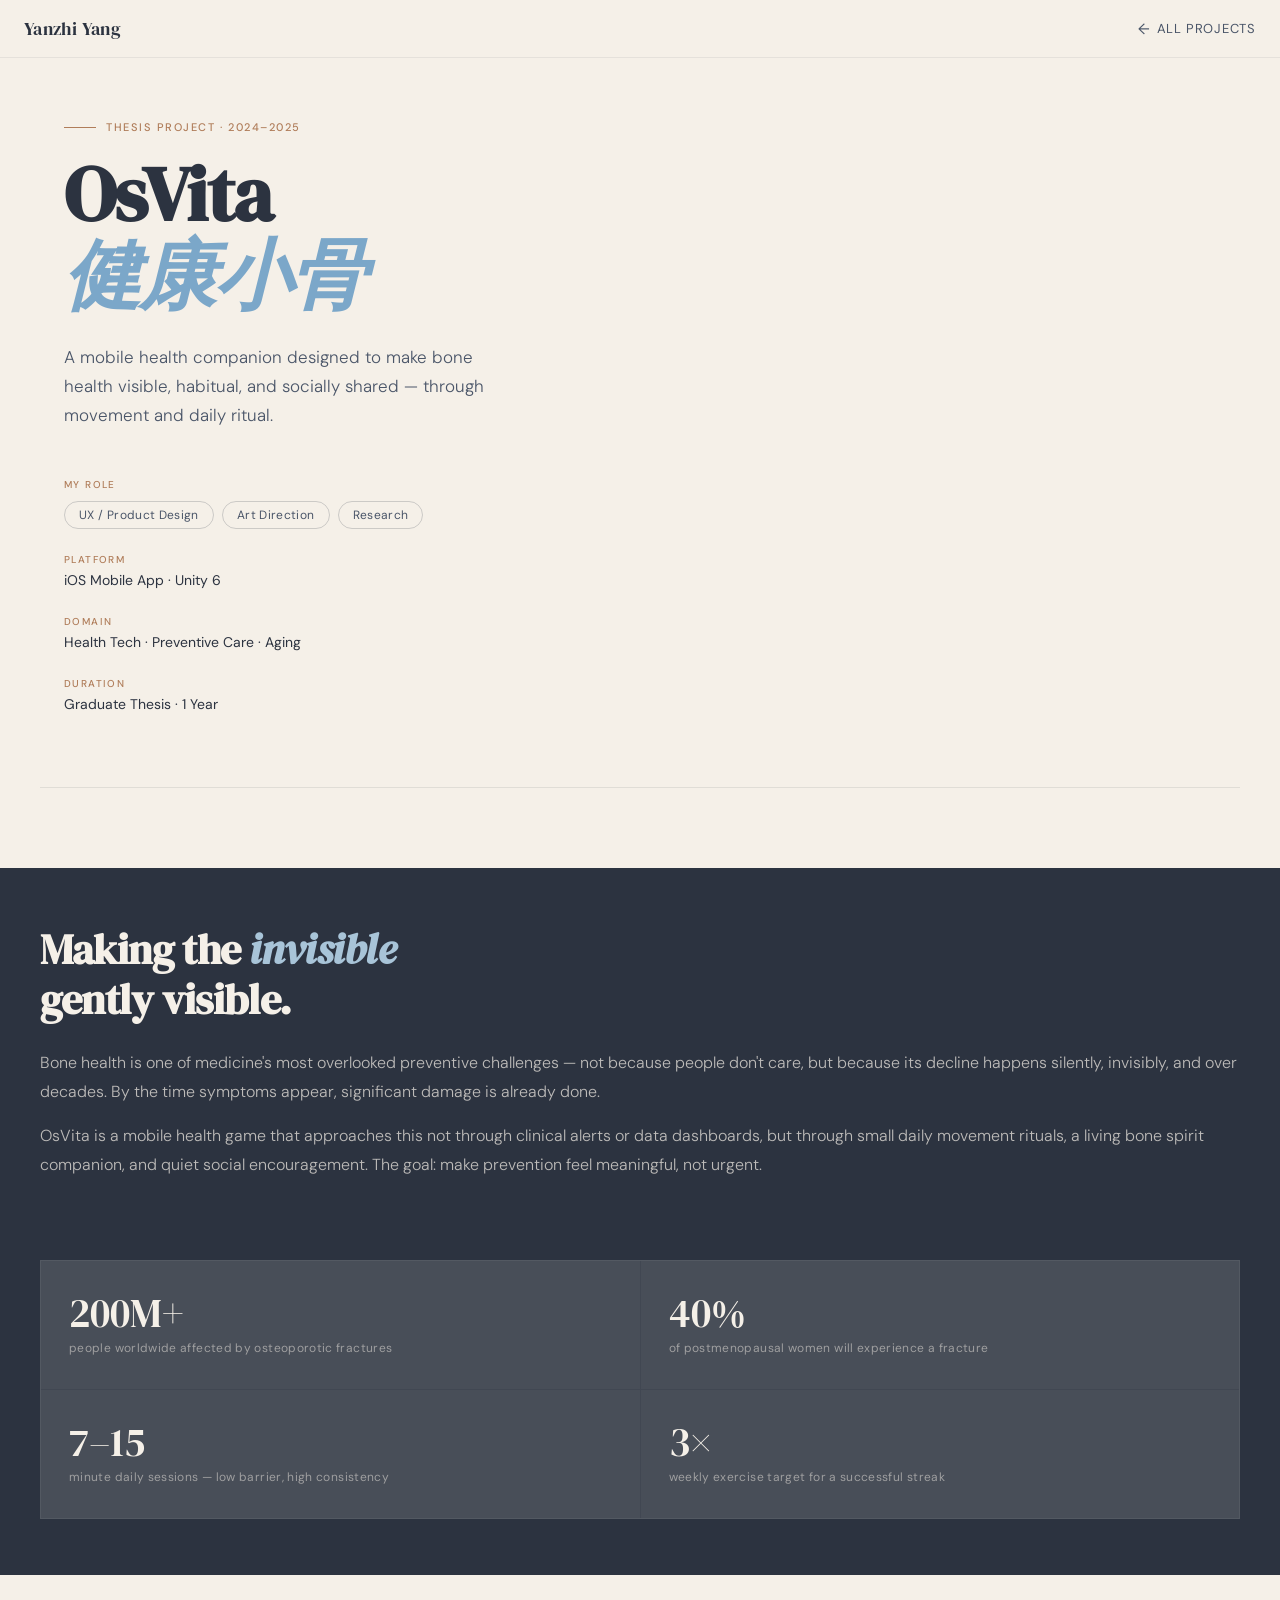
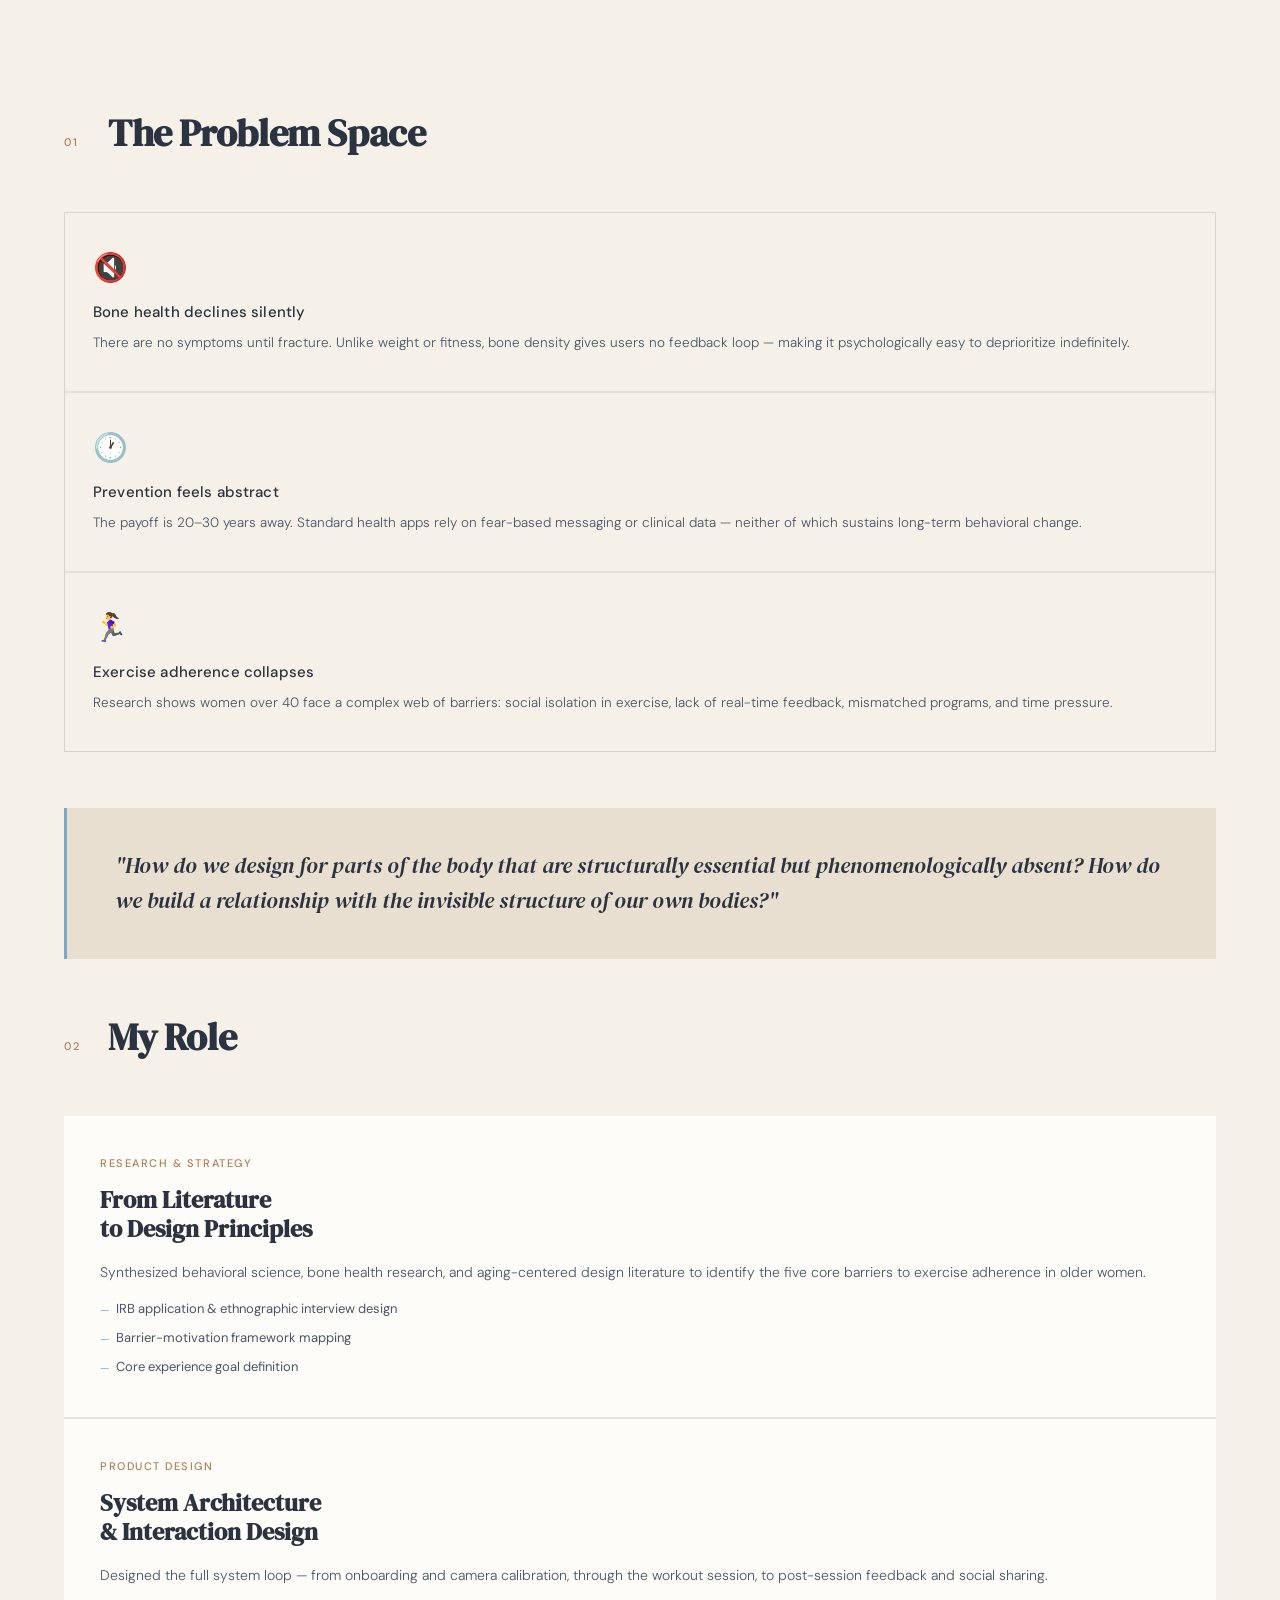
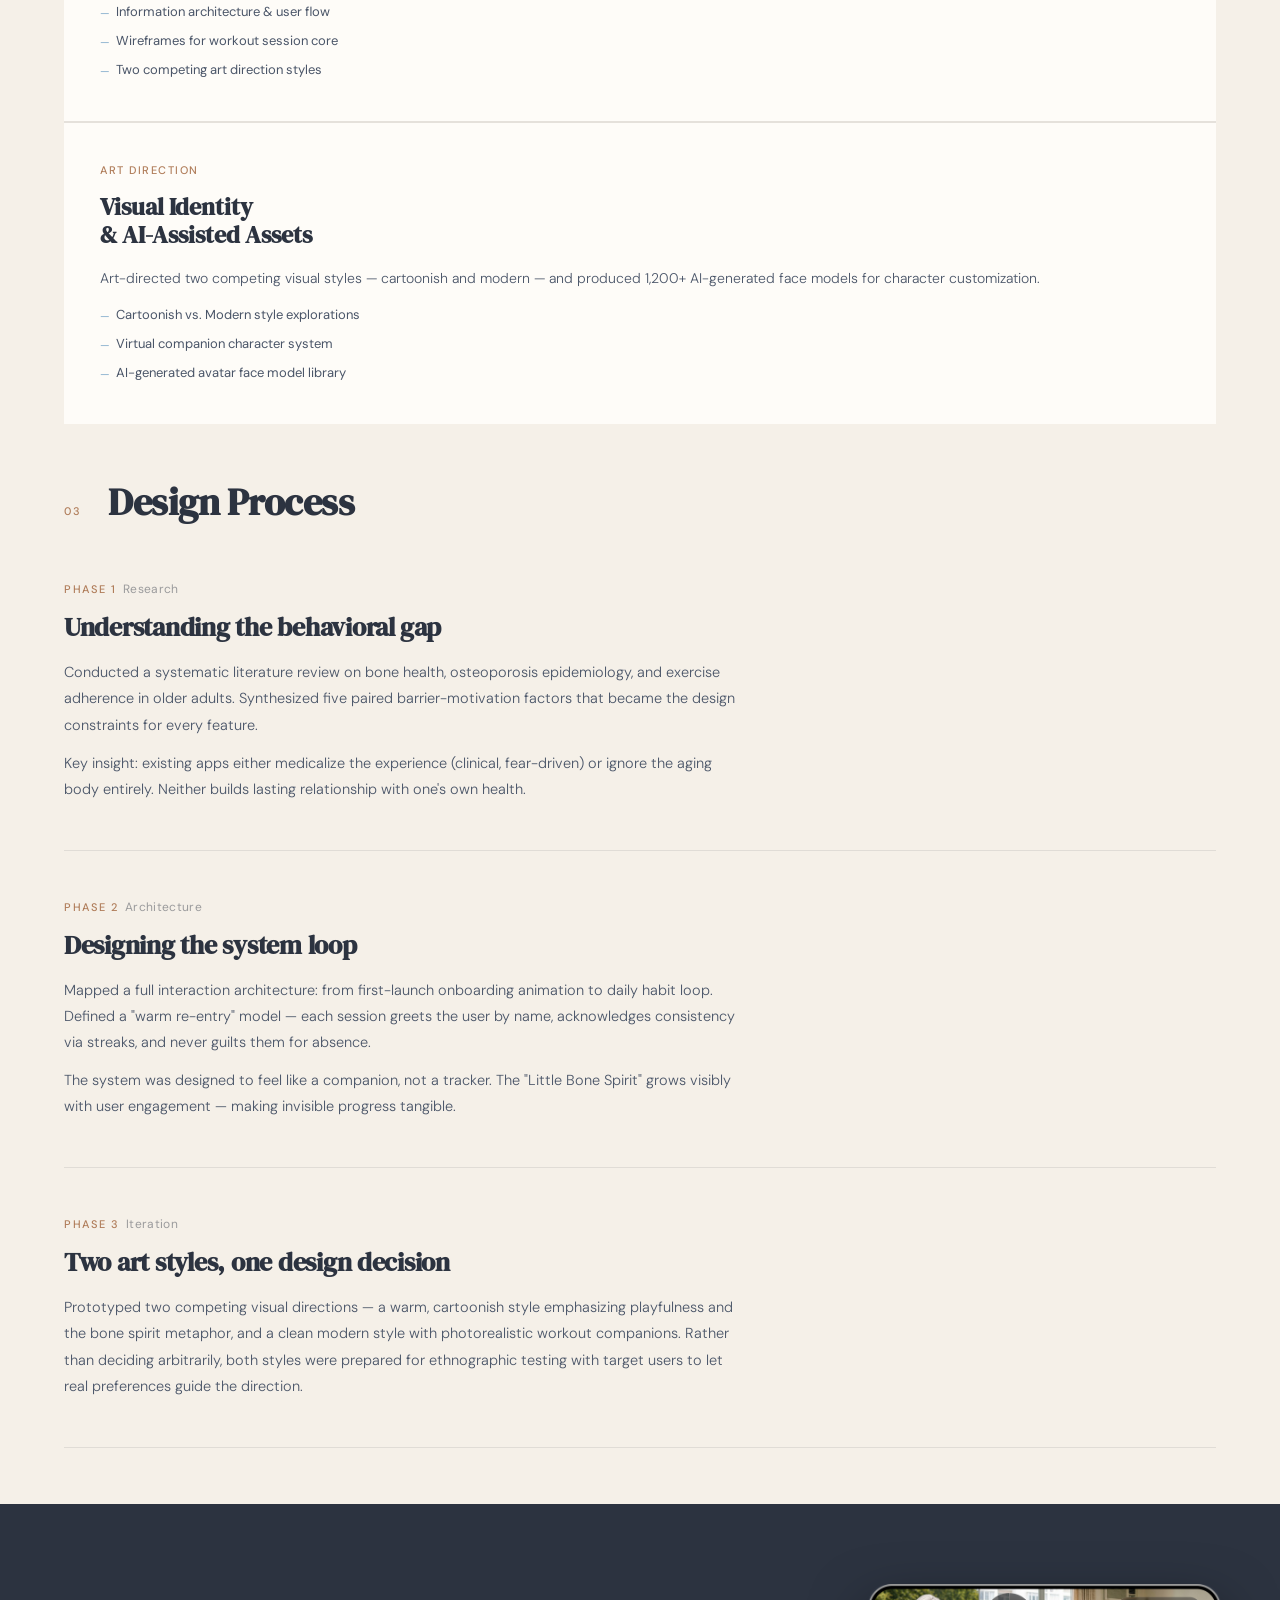
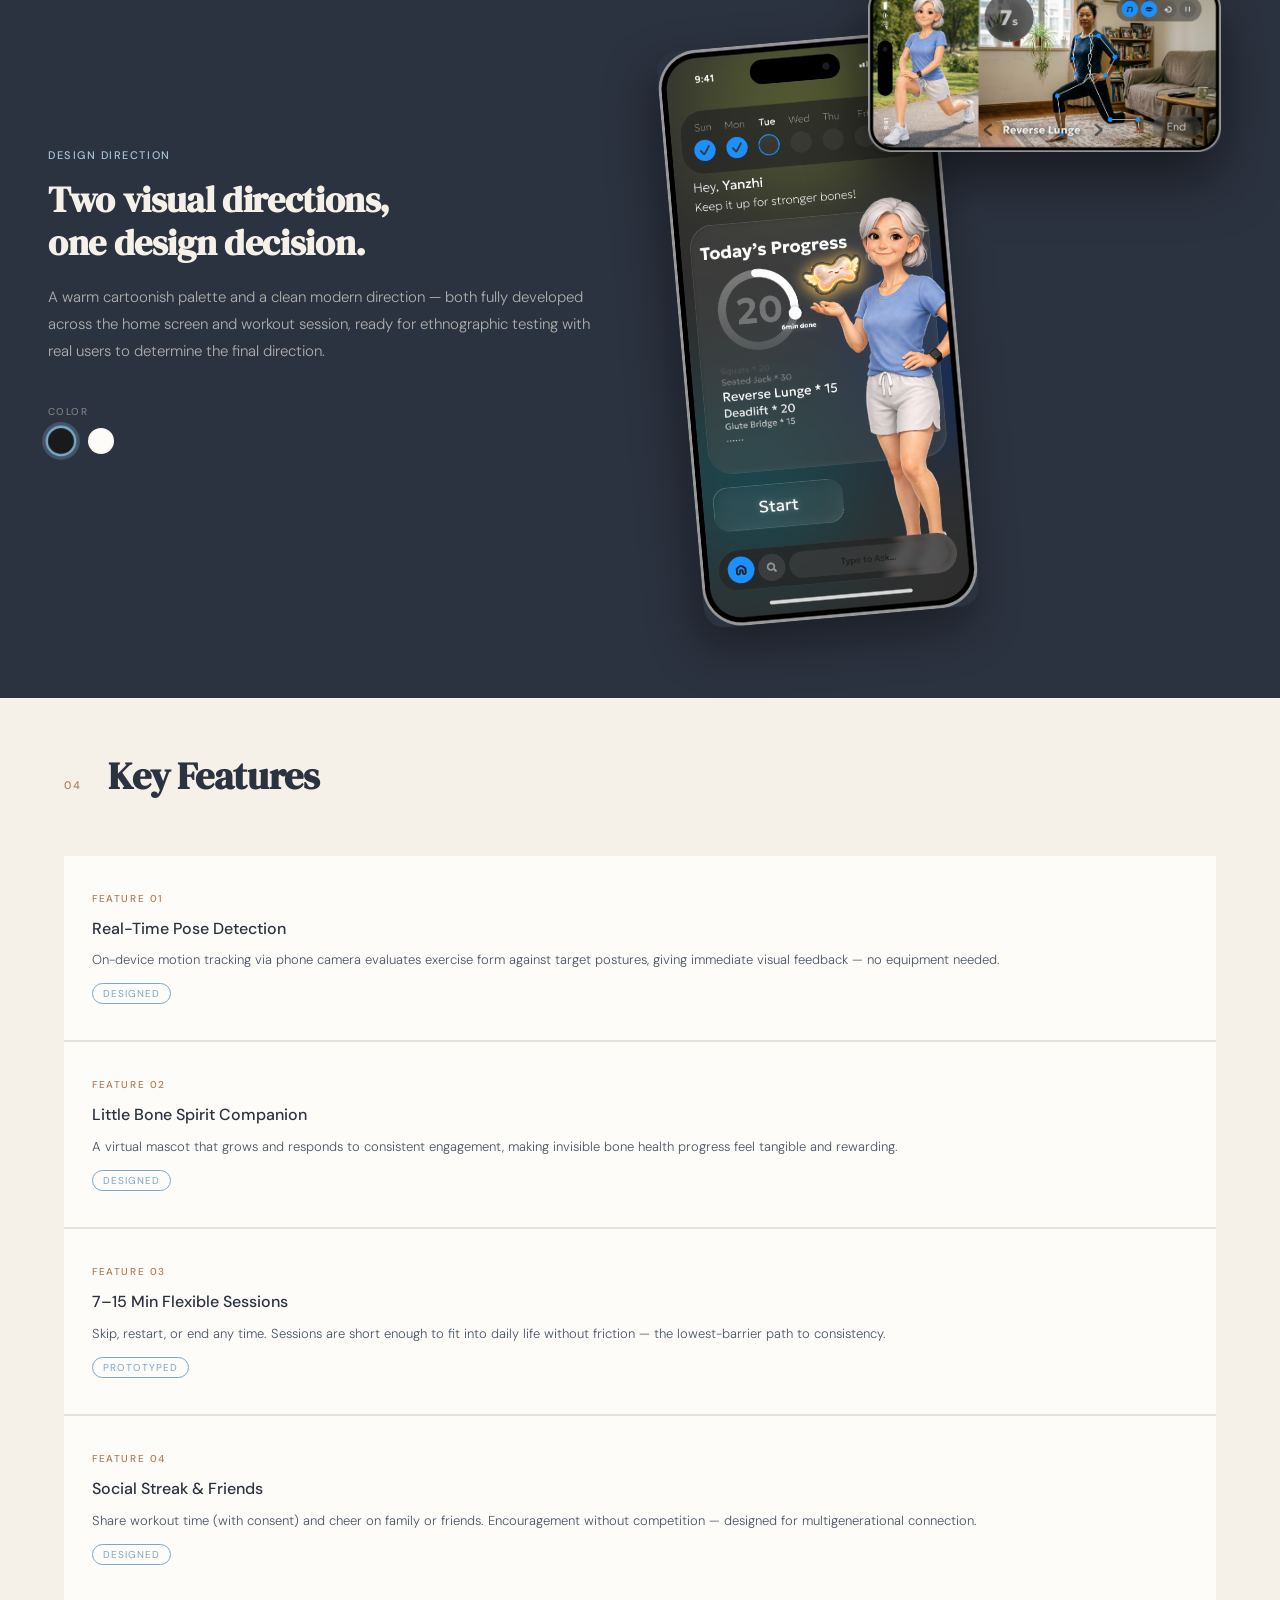
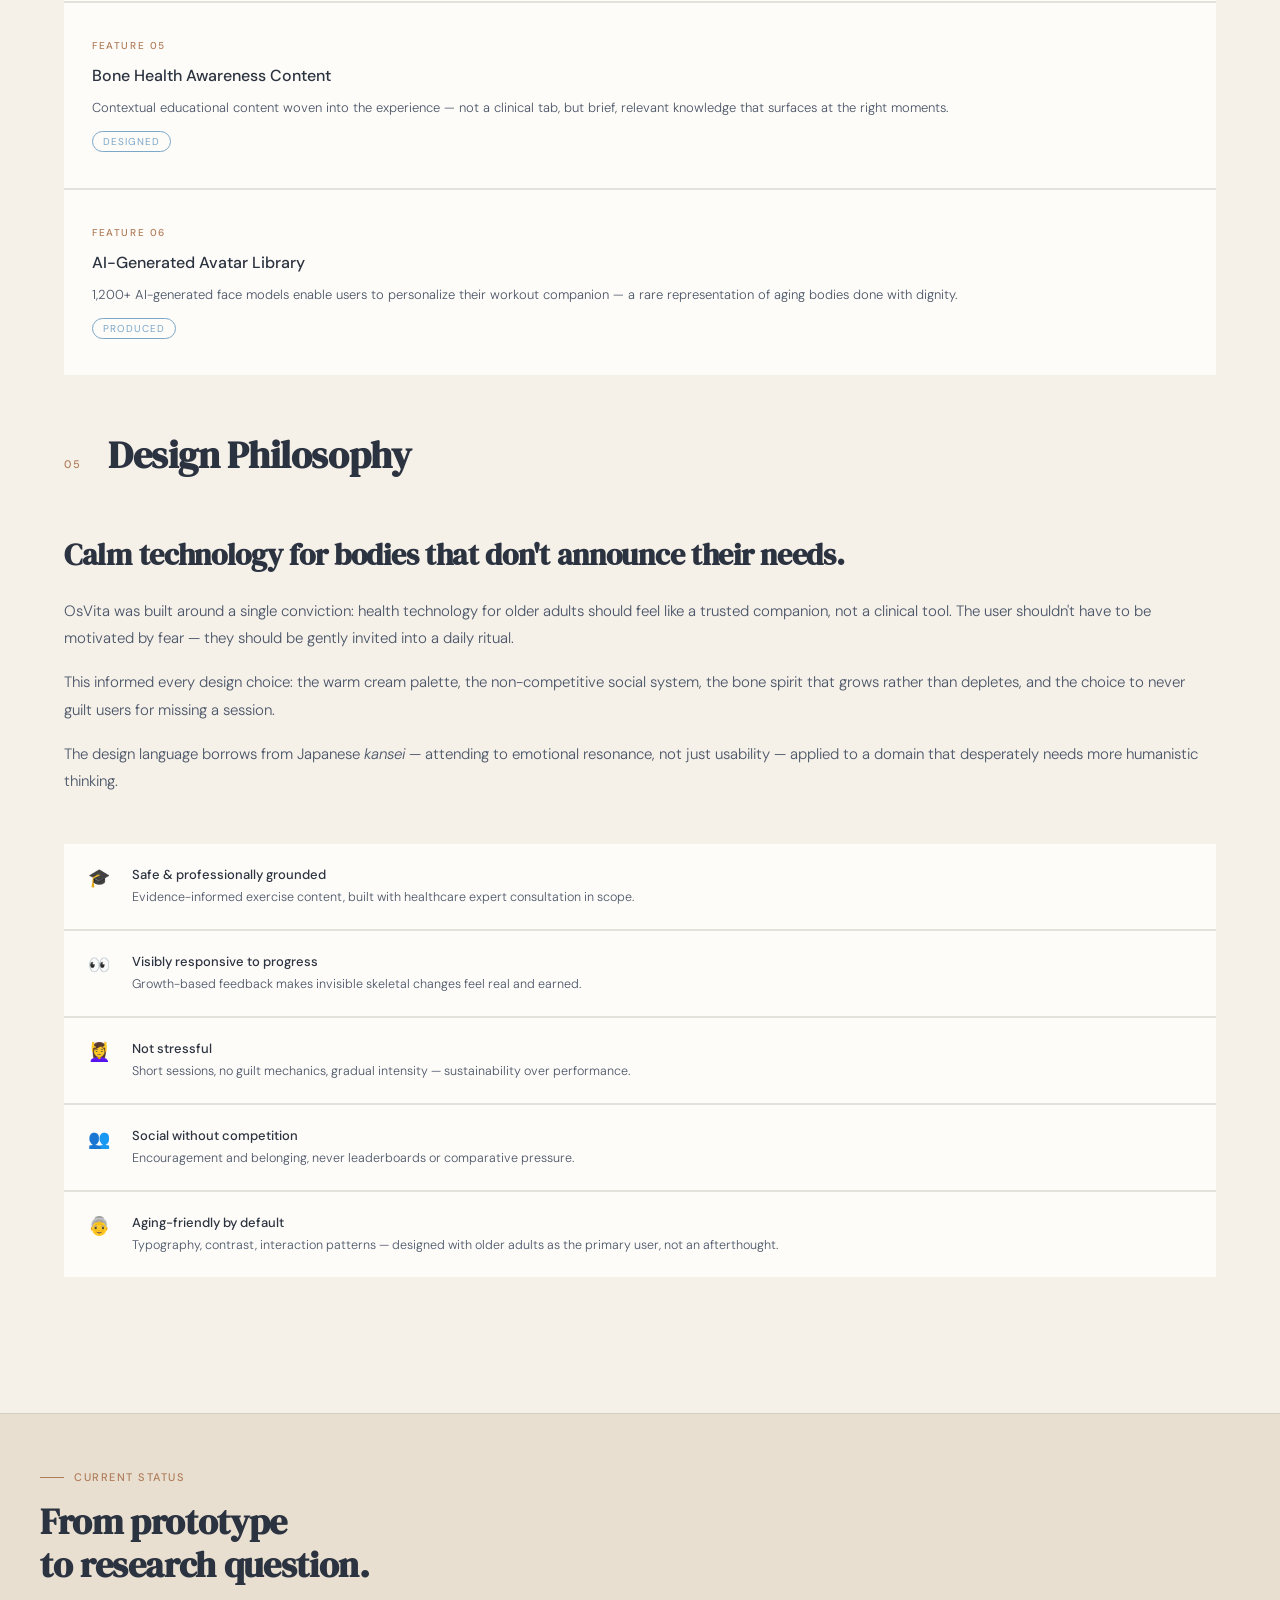
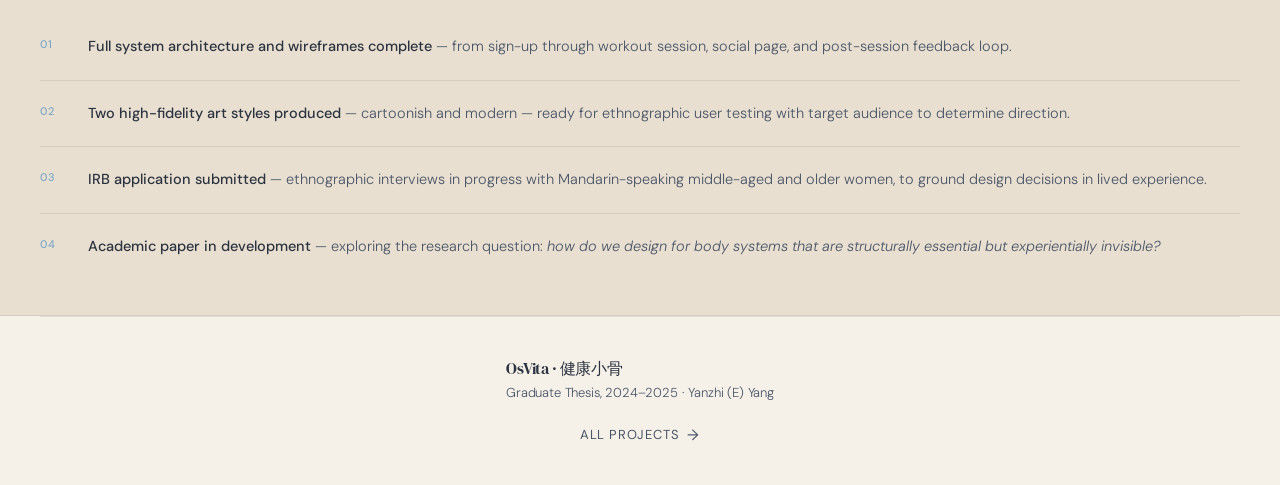
==== commit 06299917: "adjustment" ====
--- a/osvita.html
+++ b/osvita.html
@@ -471,21 +471,34 @@
     font-weight: 300; margin-bottom: 40px;
   }
   .vd-toggle {
-    display: inline-flex;
-    border: 1px solid rgba(245,240,232,0.2);
-    border-radius: 8px; overflow: hidden;
+    display: flex;
+    flex-direction: column;
+    gap: 10px;
+  }
+  .toggle-label {
+    font-size: 10px; letter-spacing: 0.14em; text-transform: uppercase;
+    color: rgba(245,240,232,0.4); font-weight: 500;
+  }
+  .toggle-circles {
+    display: flex; gap: 14px; align-items: center;
   }
   .toggle-btn {
-    padding: 10px 28px;
-    font-size: 13px; font-weight: 500; letter-spacing: 0.06em;
-    text-transform: uppercase; cursor: pointer;
-    border: none; background: transparent;
-    color: rgba(245,240,232,0.45);
-    transition: background 0.25s, color 0.25s;
+    width: 26px; height: 26px; border-radius: 50%;
+    cursor: pointer; border: 2px solid transparent;
+    padding: 0; outline: none;
+    transition: border-color 0.25s, transform 0.25s, box-shadow 0.25s;
+  }
+  .toggle-btn[data-theme="dark"] {
+    background: #1a1a1a;
+  }
+  .toggle-btn[data-theme="light"] {
+    background: #FEFCF8;
+    border-color: rgba(245,240,232,0.3);
   }
   .toggle-btn.active {
-    background: var(--blue-soft);
-    color: var(--white);
+    border-color: var(--blue-soft);
+    box-shadow: 0 0 0 3px rgba(123,167,201,0.3);
+    transform: scale(1.18);
   }
   .vd-phones {
     display: grid;
@@ -506,14 +519,14 @@
   }
   .phone-img img { width: 100%; display: block; }
   .phone-img.back {
-    width: 54%;
-    margin-right: -18%; margin-top: 52px;
+    width: 50%;
+    margin-right: -16%; margin-top: 56px;
     transform: rotate(-5deg);
     position: relative; z-index: 1;
     box-shadow: -8px 20px 48px rgba(0,0,0,0.4);
   }
   .phone-img.front {
-    width: 54%;
+    width: 64%;
     position: relative; z-index: 2;
   }
 
@@ -726,8 +739,11 @@
       <h2 class="vd-title">Two visual directions,<br>one design decision.</h2>
       <p class="vd-desc">A warm cartoonish palette and a clean modern direction — both fully developed across the home screen and workout session, ready for ethnographic testing with real users to determine the final direction.</p>
       <div class="vd-toggle">
-        <button class="toggle-btn active" data-theme="dark">Dark</button>
-        <button class="toggle-btn" data-theme="light">Light</button>
+        <span class="toggle-label">color</span>
+        <div class="toggle-circles">
+          <button class="toggle-btn active" data-theme="dark" aria-label="Dark"></button>
+          <button class="toggle-btn" data-theme="light" aria-label="Light"></button>
+        </div>
       </div>
     </div>
     <div class="vd-phones">
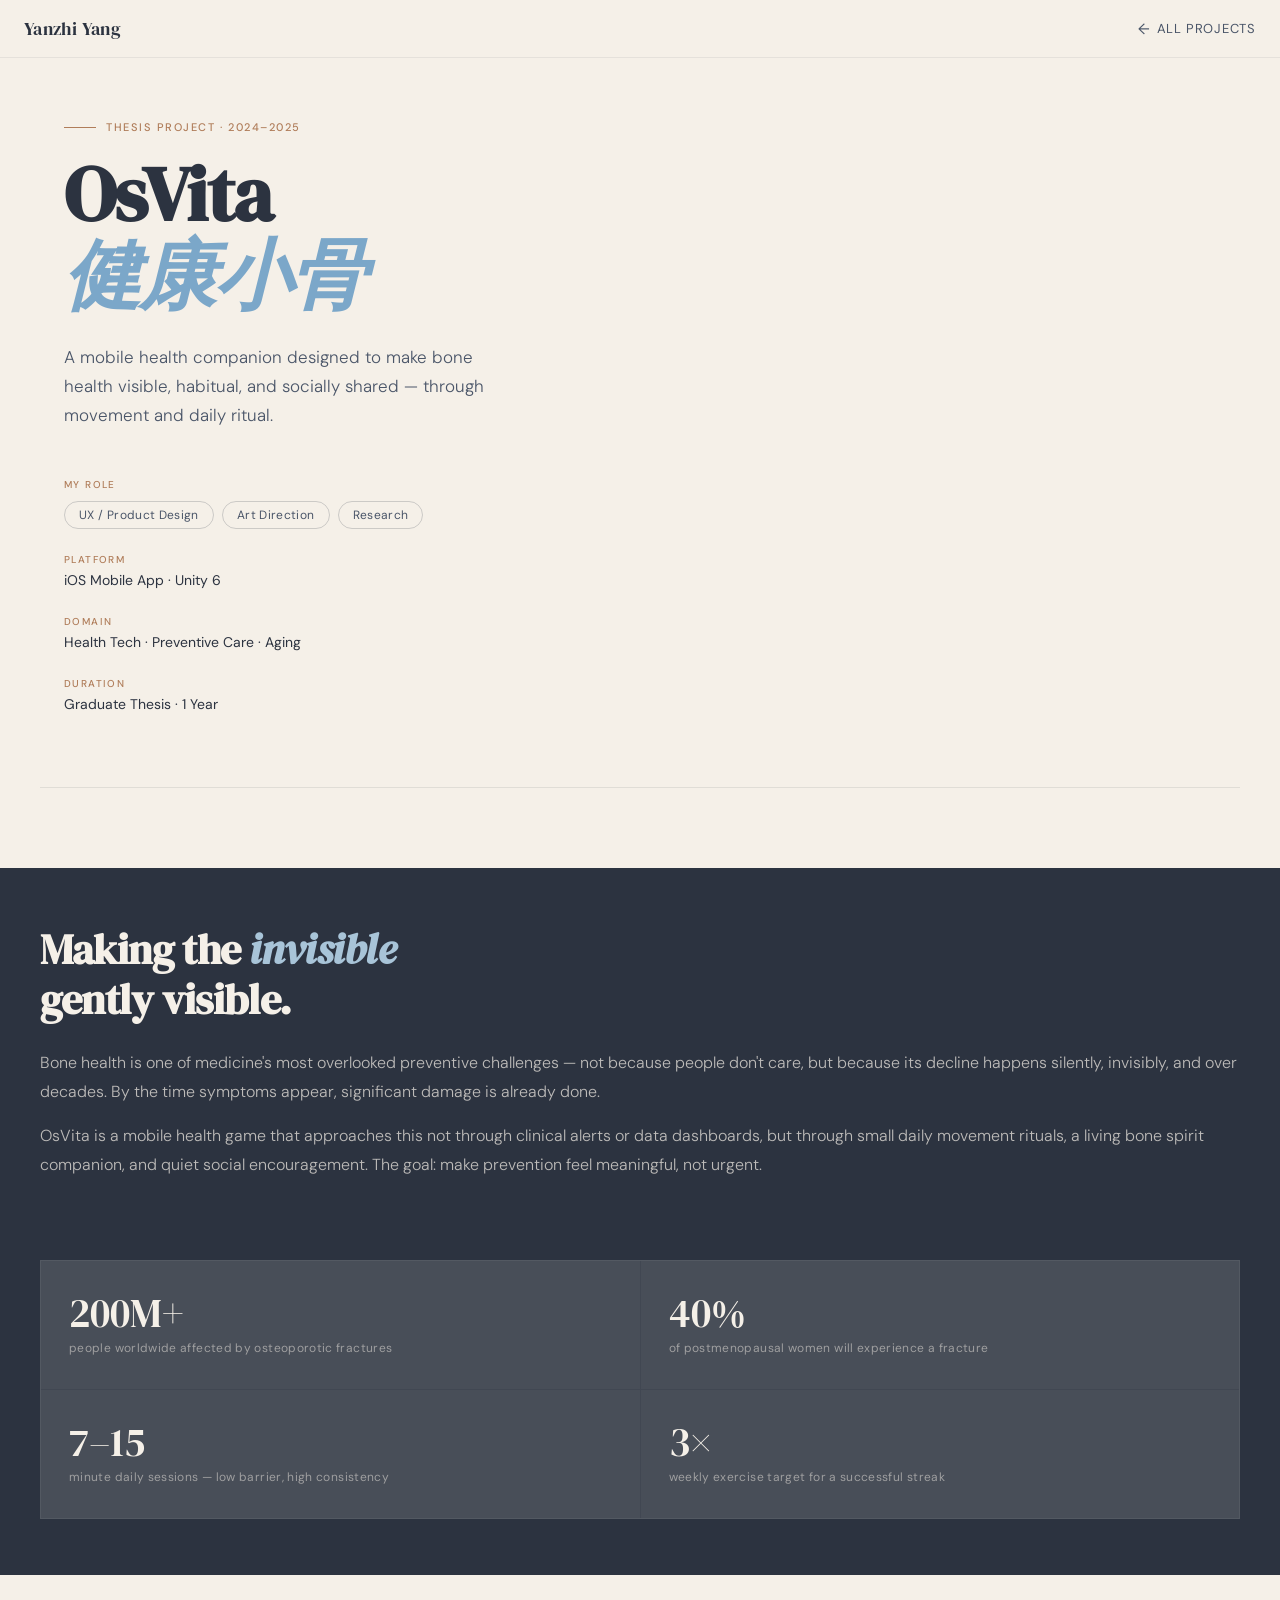
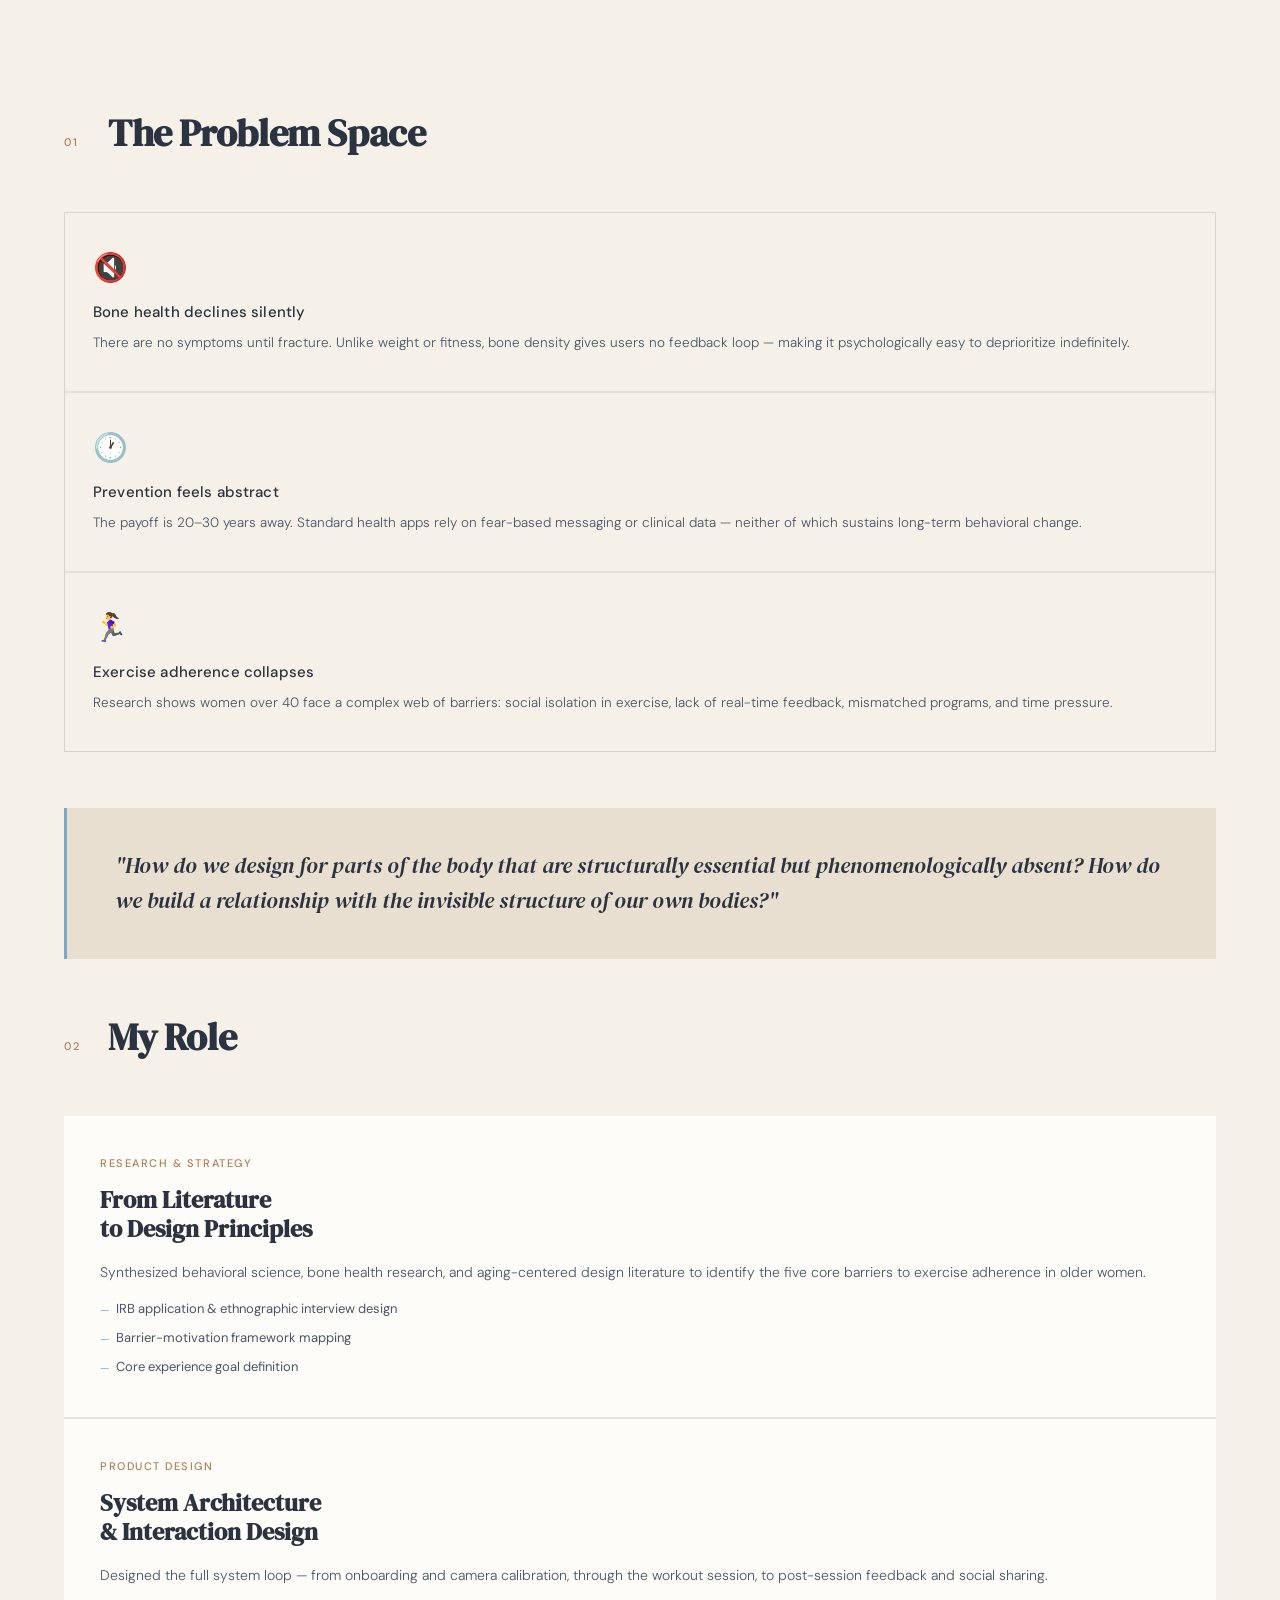
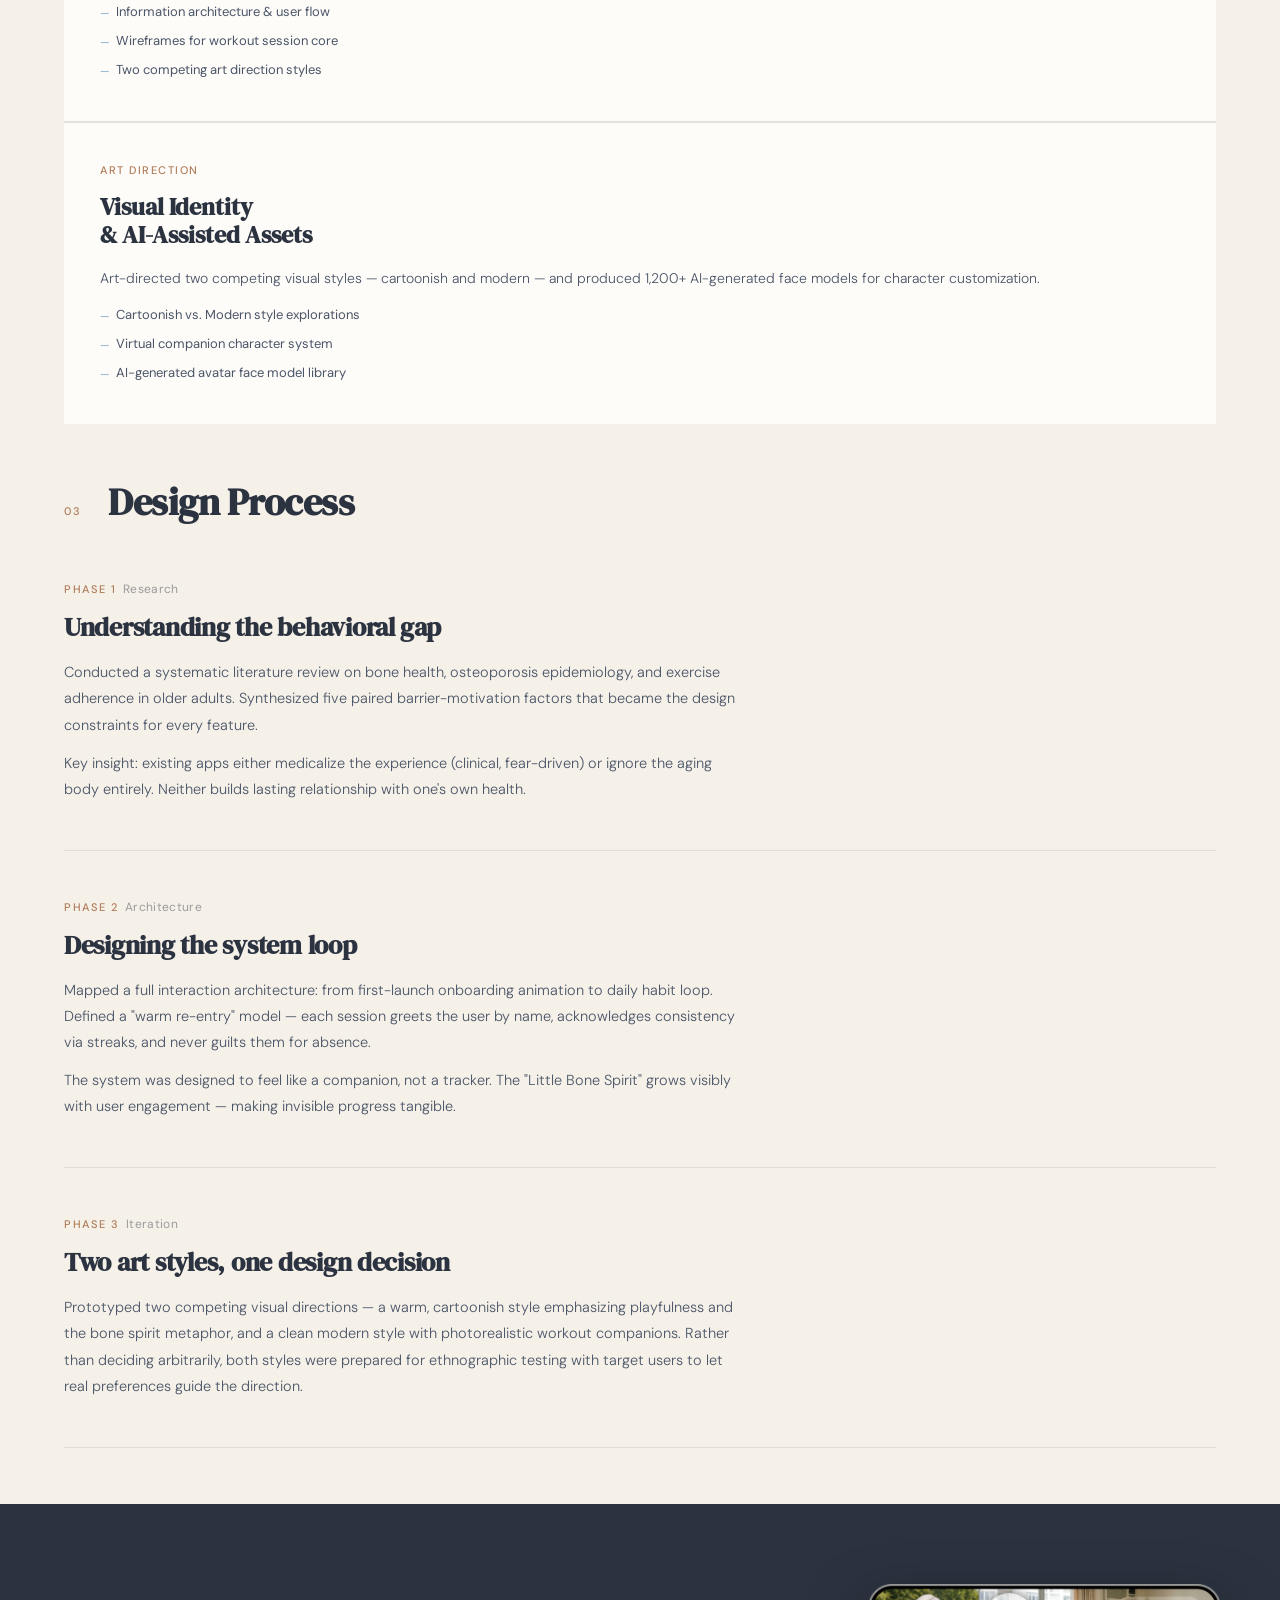
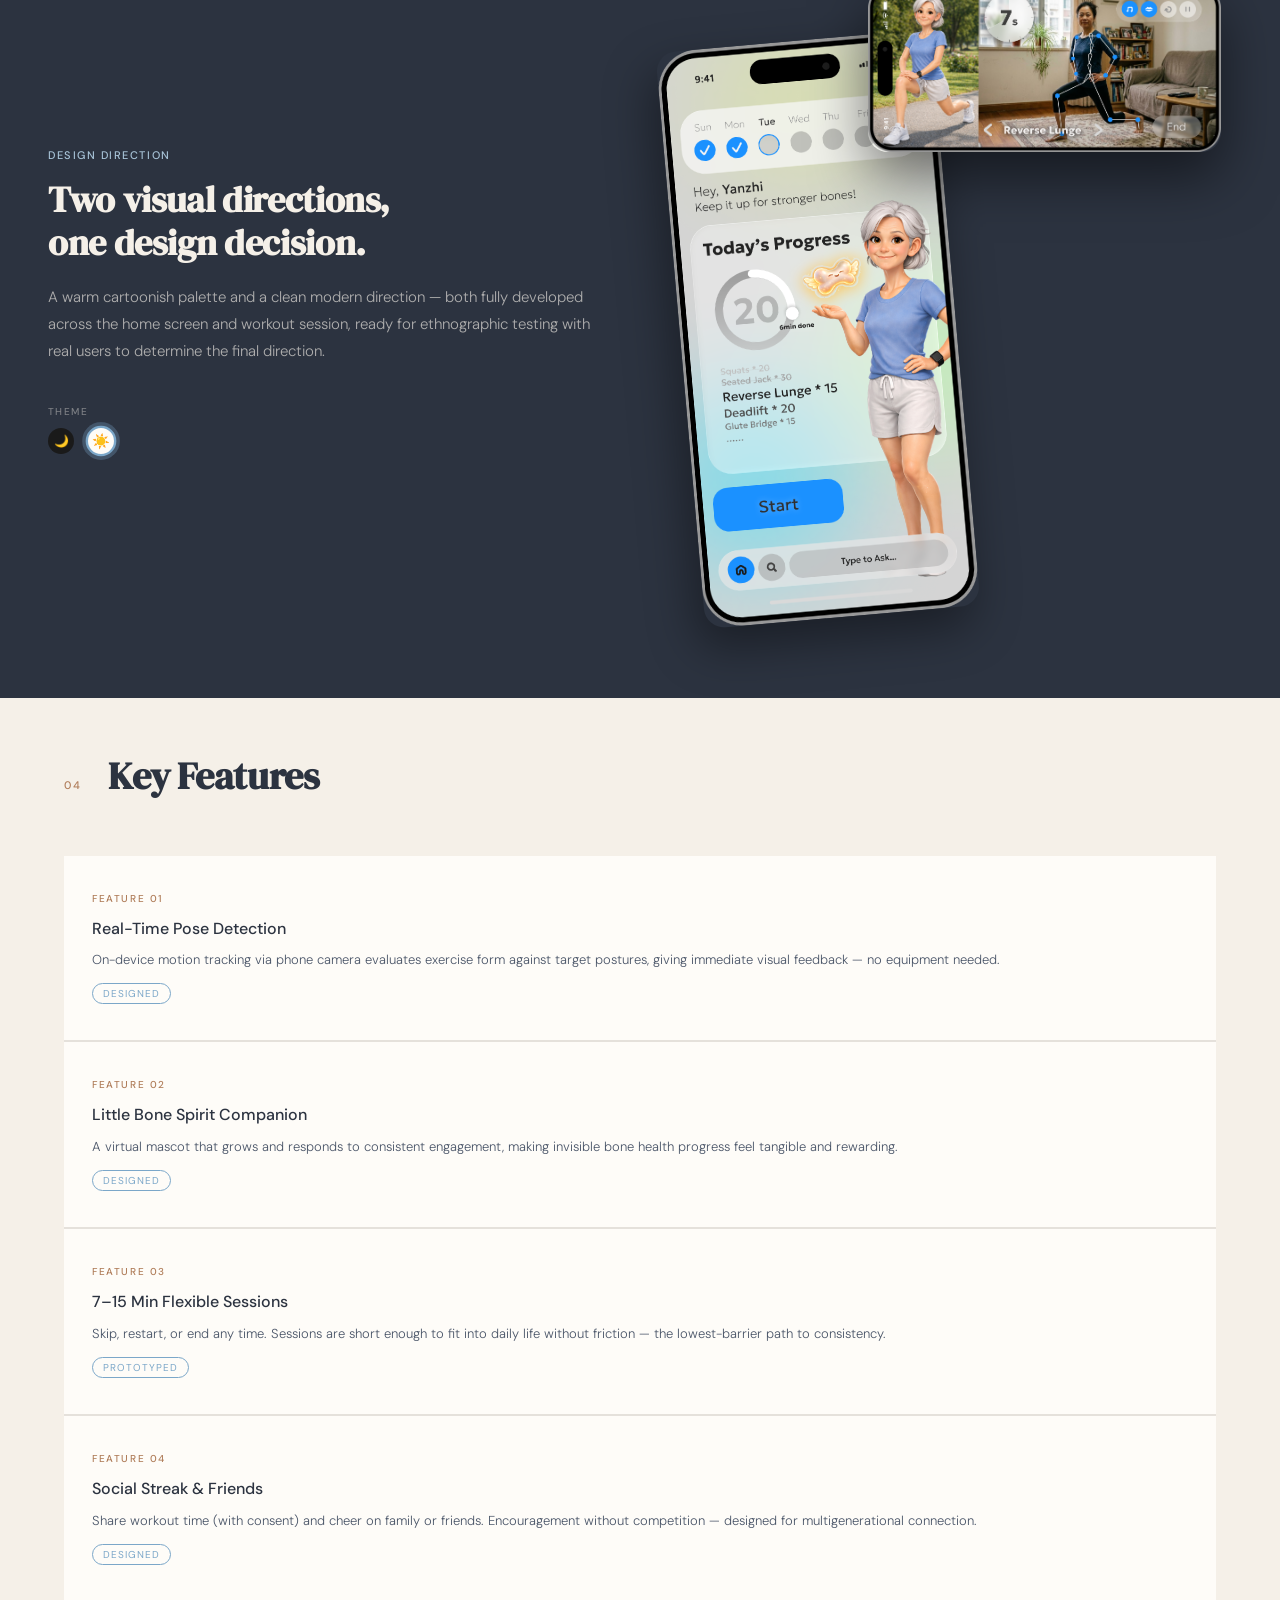
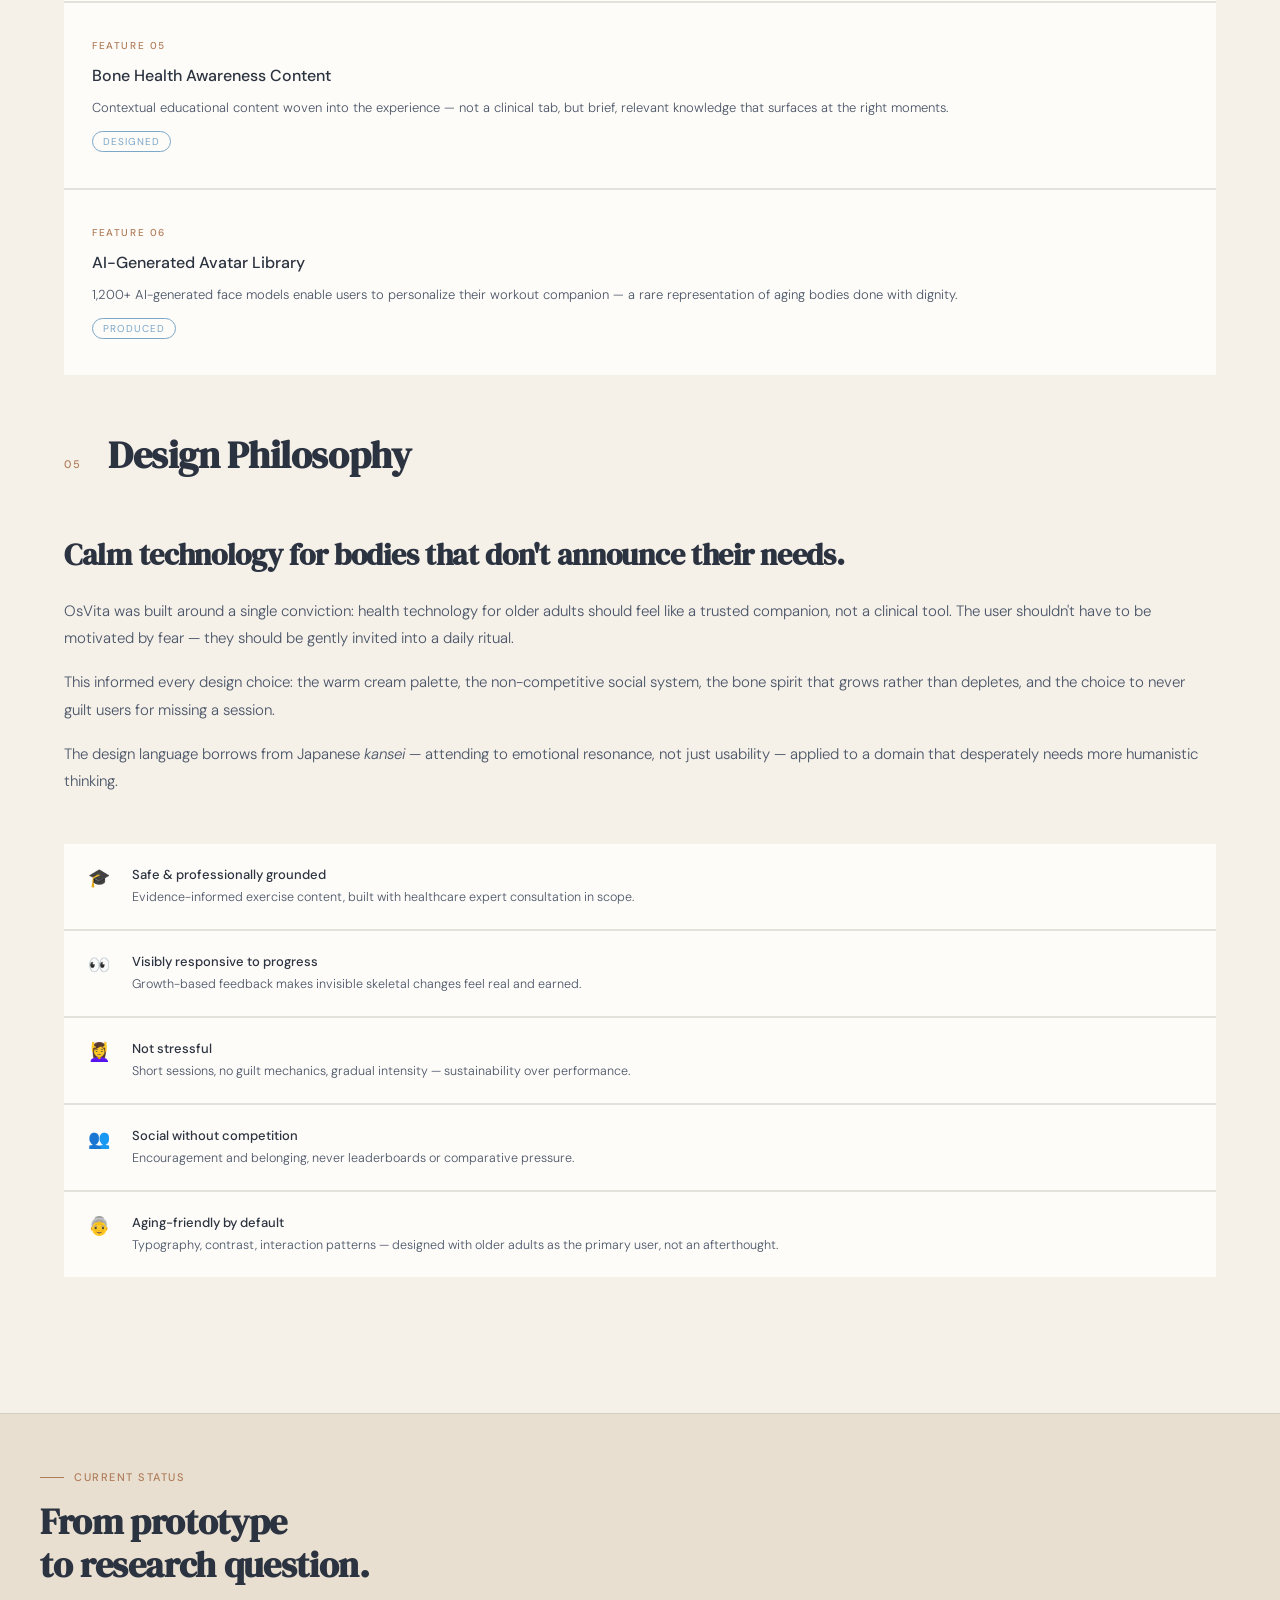
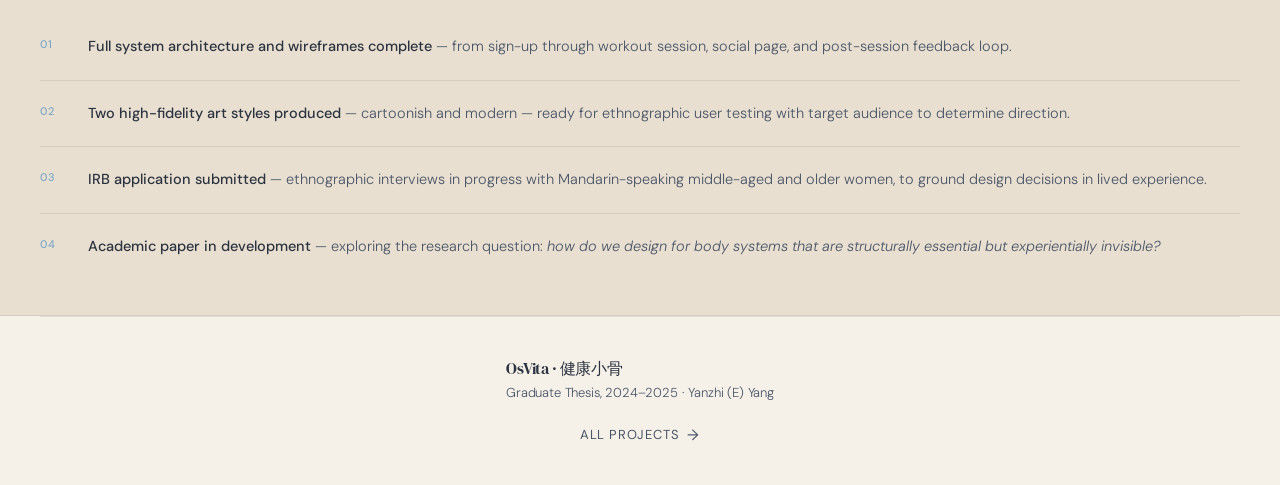
==== commit d59ab734: "1" ====
--- a/osvita.html
+++ b/osvita.html
@@ -486,6 +486,8 @@
     width: 26px; height: 26px; border-radius: 50%;
     cursor: pointer; border: 2px solid transparent;
     padding: 0; outline: none;
+    display: flex; align-items: center; justify-content: center;
+    font-size: 12px; line-height: 1;
     transition: border-color 0.25s, transform 0.25s, box-shadow 0.25s;
   }
   .toggle-btn[data-theme="dark"] {
@@ -739,15 +741,15 @@
       <h2 class="vd-title">Two visual directions,<br>one design decision.</h2>
       <p class="vd-desc">A warm cartoonish palette and a clean modern direction — both fully developed across the home screen and workout session, ready for ethnographic testing with real users to determine the final direction.</p>
       <div class="vd-toggle">
-        <span class="toggle-label">color</span>
+        <span class="toggle-label">Theme</span>
         <div class="toggle-circles">
-          <button class="toggle-btn active" data-theme="dark" aria-label="Dark"></button>
-          <button class="toggle-btn" data-theme="light" aria-label="Light"></button>
+          <button class="toggle-btn" data-theme="dark" aria-label="Dark">🌙</button>
+          <button class="toggle-btn active" data-theme="light" aria-label="Light">☀️</button>
         </div>
       </div>
     </div>
     <div class="vd-phones">
-      <div class="phone-stack" data-theme="dark">
+      <div class="phone-stack hidden" data-theme="dark">
         <div class="phone-img back">
           <img src="Image/MainMenu_Dark.png" alt="Home screen — dark" />
         </div>
@@ -755,7 +757,7 @@
           <img src="Image/Workout_Dark.png" alt="Workout session — dark" />
         </div>
       </div>
-      <div class="phone-stack hidden" data-theme="light">
+      <div class="phone-stack" data-theme="light">
         <div class="phone-img back">
           <img src="Image/MainMenu_Bright.png" alt="Home screen — light" />
         </div>
